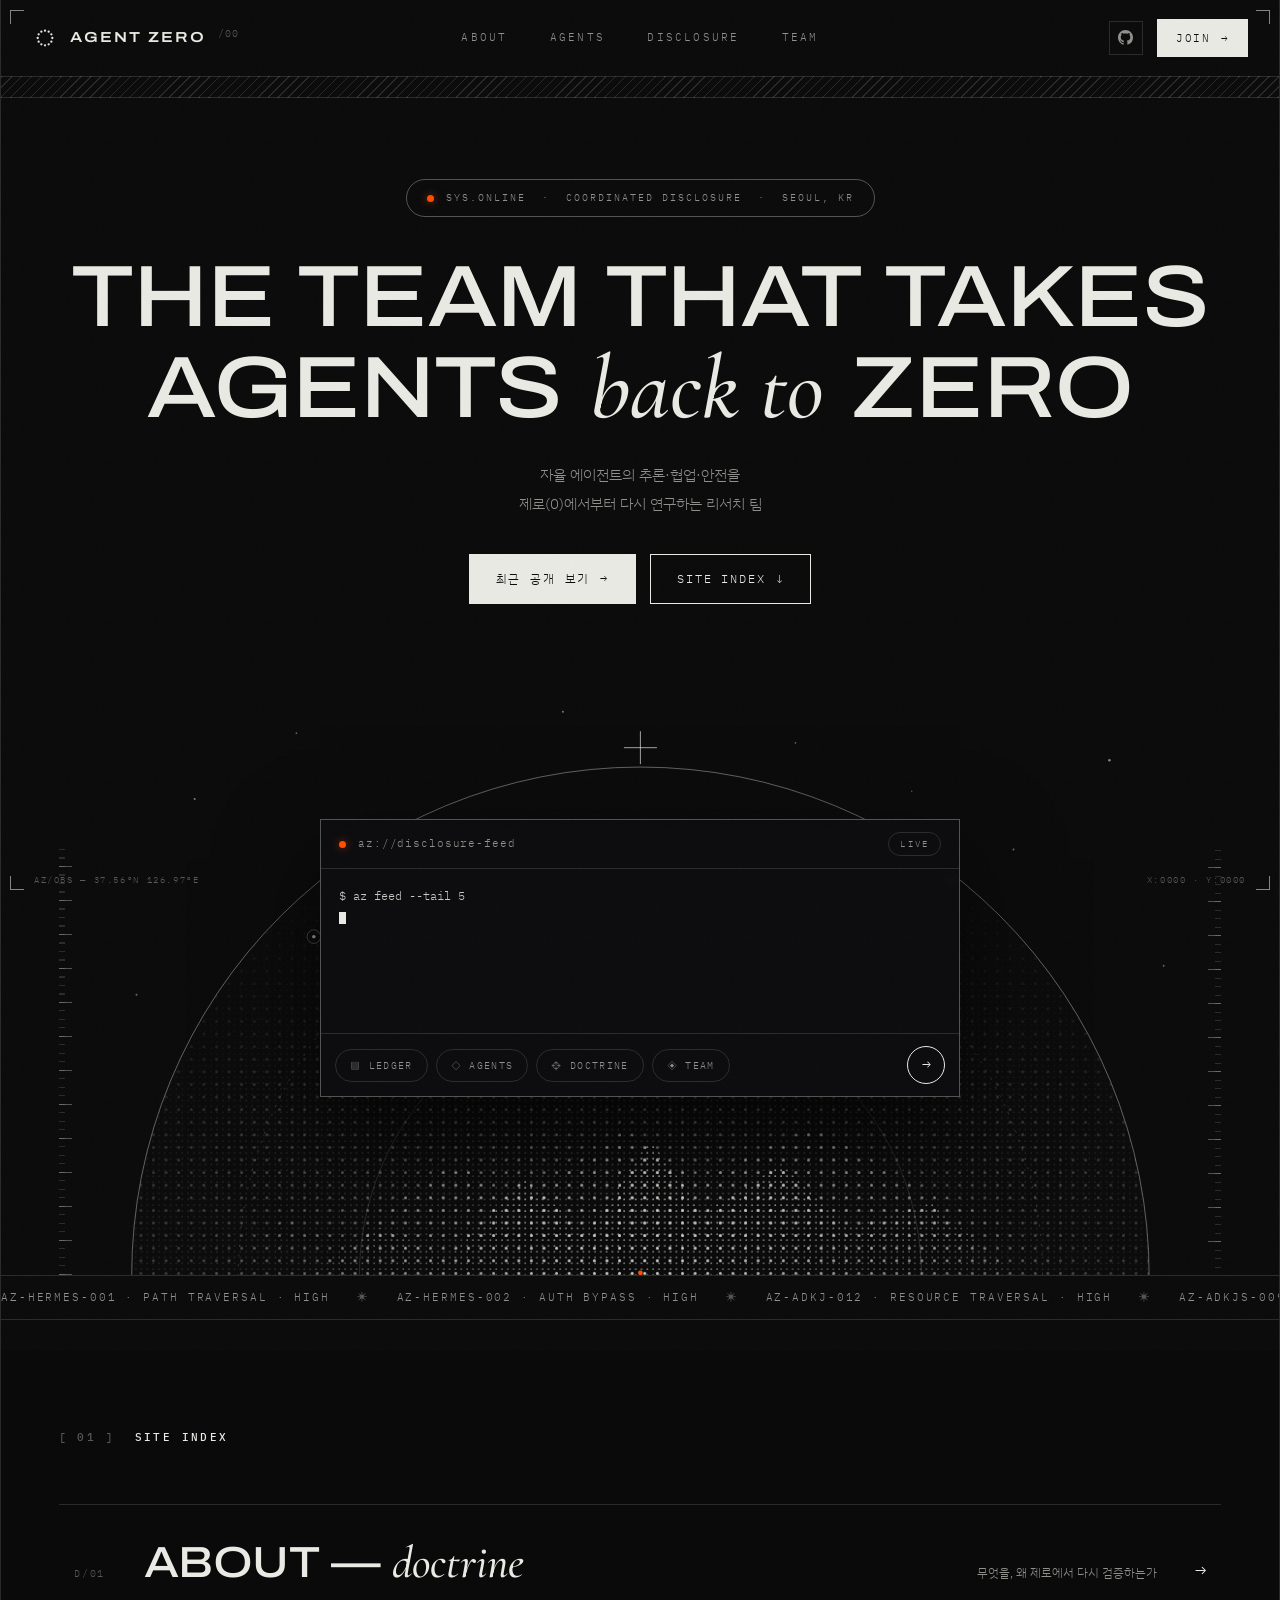
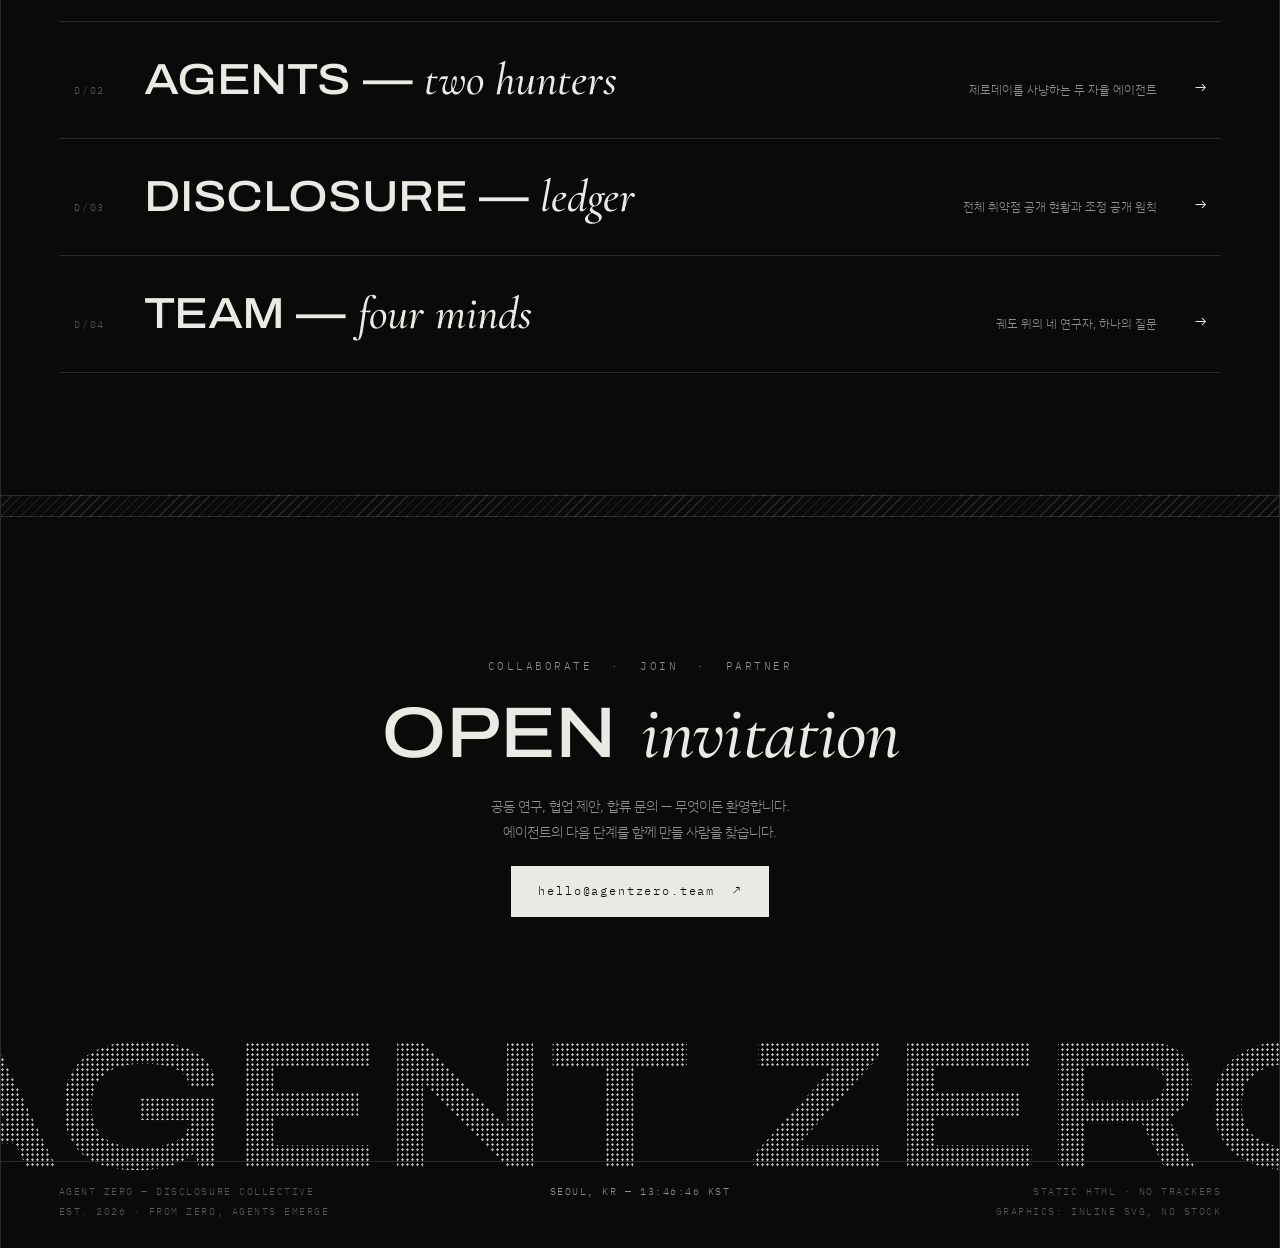
==== index.html @ 64c05136 "Add Agents page introducing CrayFisher and DeepSealer New agents.html presents the two zero-day bug-" ====
<!DOCTYPE html>
<html lang="ko">
<head>
  <meta charset="UTF-8" />
  <meta name="viewport" content="width=device-width, initial-scale=1.0" />
  <title>Agent Zero — The Team That Takes Agents Back to Zero</title>
  <meta name="description" content="Agent Zero는 자율 에이전트의 추론·협업·안전을 제로에서부터 다시 연구하는 리서치 팀입니다." />
  <meta property="og:title" content="Agent Zero — AI Agent Disclosure Team" />
  <meta property="og:description" content="자율 에이전트의 추론·협업·안전을 제로에서부터 다시 연구하는 리서치 팀" />
  <meta property="og:type" content="website" />
  <meta property="og:url" content="https://ag3nt-z3r0.github.io/" />
  <link rel="icon" href="data:image/svg+xml,%3Csvg xmlns='http://www.w3.org/2000/svg' viewBox='0 0 32 32'%3E%3Crect width='32' height='32' fill='%230A0A0B'/%3E%3Cg fill='%23EAEAE4'%3E%3Ccircle cx='25' cy='16' r='1.3'/%3E%3Ccircle cx='23.8' cy='20.5' r='1.3'/%3E%3Ccircle cx='20.5' cy='23.8' r='1.3'/%3E%3Ccircle cx='16' cy='25' r='1.3'/%3E%3Ccircle cx='11.5' cy='23.8' r='1.3'/%3E%3Ccircle cx='8.2' cy='20.5' r='1.3'/%3E%3Ccircle cx='7' cy='16' r='1.3'/%3E%3Ccircle cx='8.2' cy='11.5' r='1.3'/%3E%3Ccircle cx='11.5' cy='8.2' r='1.3'/%3E%3Ccircle cx='16' cy='7' r='1.3'/%3E%3Ccircle cx='20.5' cy='8.2' r='1.3'/%3E%3Ccircle cx='23.8' cy='11.5' r='1.3'/%3E%3C/g%3E%3Ccircle cx='16' cy='16' r='1.6' fill='%23FF4D00'/%3E%3C/svg%3E" />

  <link rel="preconnect" href="https://fonts.googleapis.com" />
  <link rel="preconnect" href="https://fonts.gstatic.com" crossorigin />
  <link href="https://fonts.googleapis.com/css2?family=Archivo:ital,wdth,wght@0,62.5..125,100..900&family=Cormorant+Garamond:ital,wght@1,400;1,500&family=IBM+Plex+Mono:ital,wght@0,400;0,500;0,600;1,400&family=IBM+Plex+Sans+KR:wght@300;400;500&display=swap" rel="stylesheet" />
  <link rel="stylesheet" href="css/style.css" />
</head>
<body>

  <!-- fixed HUD chrome -->
  <div class="hud" aria-hidden="true">
    <span class="hud__corner hud__corner--tl"></span>
    <span class="hud__corner hud__corner--tr"></span>
    <span class="hud__corner hud__corner--bl"></span>
    <span class="hud__corner hud__corner--br"></span>
    <span class="hud__tag hud__tag--bl">AZ/OBS — 37.56°N 126.97°E</span>
    <span class="hud__tag hud__tag--br" id="cursorPos">X:0000 · Y:0000</span>
  </div>
  <div class="grain" aria-hidden="true"></div>

  <div class="shell">

    <!-- ============ NAV ============ -->
    <header class="nav" id="top">
      <a class="nav__brand" href="#top" aria-label="Agent Zero 홈">
        <svg class="nav__glyph" viewBox="0 0 32 32" width="26" height="26" aria-hidden="true">
          <g fill="currentColor">
            <circle cx="25" cy="16" r="1.4"/><circle cx="23.8" cy="20.5" r="1.4"/><circle cx="20.5" cy="23.8" r="1.4"/>
            <circle cx="16" cy="25" r="1.4"/><circle cx="11.5" cy="23.8" r="1.4"/><circle cx="8.2" cy="20.5" r="1.4"/>
            <circle cx="7" cy="16" r="1.4"/><circle cx="8.2" cy="11.5" r="1.4"/><circle cx="11.5" cy="8.2" r="1.4"/>
            <circle cx="16" cy="7" r="1.4"/><circle cx="20.5" cy="8.2" r="1.4"/><circle cx="23.8" cy="11.5" r="1.4"/>
          </g>
        </svg>
        <span class="nav__wordmark">AGENT ZERO</span>
        <span class="nav__ver">/00</span>
      </a>

      <nav class="nav__links" aria-label="주요 메뉴">
        <a class="nav__link" href="about.html">ABOUT</a>
        <a class="nav__link" href="agents.html">AGENTS</a>
        <a class="nav__link" href="disclosure.html">DISCLOSURE</a>
        <a class="nav__link" href="team.html">TEAM</a>
      </nav>

      <div class="nav__actions">
        <a class="nav__icon" href="https://github.com/Ag3nt-Z3r0" target="_blank" rel="noopener noreferrer" aria-label="GitHub">
          <svg viewBox="0 0 16 16" width="15" height="15" fill="currentColor" aria-hidden="true"><path d="M8 0C3.58 0 0 3.58 0 8c0 3.54 2.29 6.53 5.47 7.59.4.07.55-.17.55-.38 0-.19-.01-.82-.01-1.49-2.01.37-2.53-.49-2.69-.94-.09-.23-.48-.94-.82-1.13-.28-.15-.68-.52-.01-.53.63-.01 1.08.58 1.23.82.72 1.21 1.87.87 2.33.66.07-.52.28-.87.51-1.07-1.78-.2-3.64-.89-3.64-3.95 0-.87.31-1.59.82-2.15-.08-.2-.36-1.02.08-2.12 0 0 .67-.21 2.2.82.64-.18 1.32-.27 2-.27s1.36.09 2 .27c1.53-1.04 2.2-.82 2.2-.82.44 1.1.16 1.92.08 2.12.51.56.82 1.27.82 2.15 0 3.07-1.87 3.75-3.65 3.95.29.25.54.73.54 1.48 0 1.07-.01 1.93-.01 2.2 0 .21.15.46.55.38A8.01 8.01 0 0 0 16 8c0-4.42-3.58-8-8-8Z"/></svg>
        </a>
        <a class="btn btn--light btn--nav" href="#join">JOIN <span aria-hidden="true">→</span></a>
        <button class="nav__burger" id="burger" aria-label="메뉴 열기" aria-expanded="false"><span></span><span></span></button>
      </div>
    </header>

    <div class="mobile-menu" id="mobileMenu" aria-hidden="true">
      <a href="about.html"><i>01</i> ABOUT</a>
      <a href="agents.html"><i>02</i> AGENTS</a>
      <a href="disclosure.html"><i>03</i> DISCLOSURE</a>
      <a href="team.html"><i>04</i> TEAM</a>
      <a href="#join"><i>05</i> JOIN →</a>
    </div>

    <div class="band" aria-hidden="true"></div>

    <main>

      <!-- ============ HERO ============ -->
      <section class="hero">
        <p class="hero__status reveal"><span class="dot-live" aria-hidden="true"></span> SYS.ONLINE&nbsp;&nbsp;·&nbsp;&nbsp;COORDINATED DISCLOSURE&nbsp;&nbsp;·&nbsp;&nbsp;SEOUL, KR</p>
        <h1 class="hero__title">
          <span class="reveal d1">THE TEAM THAT TAKES</span>
          <span class="reveal d2">AGENTS <em>back to</em> ZERO</span>
        </h1>
        <p class="hero__sub reveal d3">자율 에이전트의 추론·협업·안전을<br />제로(0)에서부터 다시 연구하는 리서치 팀</p>
        <div class="hero__ctas reveal d4">
          <a class="btn btn--light" href="disclosure.html">최근 공개 보기 <span aria-hidden="true">→</span></a>
          <a class="btn btn--ghost" href="#site-index">SITE INDEX <span aria-hidden="true">↓</span></a>
        </div>

        <div class="hero__stage">
          <span class="hero__ruler hero__ruler--l" aria-hidden="true"></span>
          <span class="hero__ruler hero__ruler--r" aria-hidden="true"></span>

          <svg class="dome" viewBox="0 0 1200 620" preserveAspectRatio="xMidYMax meet" aria-hidden="true" focusable="false">
            <defs>
              <pattern id="dtA" width="6" height="6" patternUnits="userSpaceOnUse"><circle cx="1.2" cy="1.2" r="0.9" fill="#EAEAE4"/></pattern>
              <pattern id="dtB" width="13" height="13" patternUnits="userSpaceOnUse"><circle cx="6.5" cy="6.5" r="1.5" fill="#EAEAE4"/></pattern>
              <radialGradient id="gDome" cx="50%" cy="100%" r="86%">
                <stop offset="0" stop-color="#fff" stop-opacity=".9"/>
                <stop offset=".38" stop-color="#fff" stop-opacity=".34"/>
                <stop offset=".72" stop-color="#fff" stop-opacity=".09"/>
                <stop offset="1" stop-color="#fff" stop-opacity="0"/>
              </radialGradient>
              <linearGradient id="gRidgeB" x1="0" y1="0" x2="0" y2="1">
                <stop offset="0" stop-color="#fff" stop-opacity=".5"/><stop offset="1" stop-color="#fff" stop-opacity=".04"/>
              </linearGradient>
              <linearGradient id="gRidgeF" x1="0" y1="0" x2="0" y2="1">
                <stop offset="0" stop-color="#fff" stop-opacity=".95"/><stop offset="1" stop-color="#fff" stop-opacity=".1"/>
              </linearGradient>
              <mask id="mDome"><path d="M75 620 A525 525 0 0 1 1125 620 Z" fill="url(#gDome)"/></mask>
              <mask id="mRidgeB"><path d="M150 620 L235 560 300 585 405 500 470 545 585 470 660 520 780 465 855 510 960 560 1050 620 Z" fill="url(#gRidgeB)"/></mask>
              <mask id="mRidgeF"><path d="M250 620 L330 570 400 600 480 520 545 575 610 480 665 555 745 505 815 570 900 545 990 620 Z" fill="url(#gRidgeF)"/></mask>
            </defs>
            <g fill="#EAEAE4">
              <circle cx="140" cy="128" r="1.1" opacity=".5"/><circle cx="1084" cy="88" r="1.3" opacity=".55"/>
              <circle cx="245" cy="60" r="0.9" opacity=".4"/><circle cx="985" cy="180" r="1" opacity=".45"/>
              <circle cx="80" cy="330" r="1.1" opacity=".4"/><circle cx="1140" cy="300" r="1" opacity=".4"/>
              <circle cx="520" cy="38" r="1" opacity=".5"/><circle cx="760" cy="70" r="0.9" opacity=".4"/>
              <circle cx="330" cy="170" r="0.8" opacity=".35"/><circle cx="880" cy="120" r="0.8" opacity=".35"/>
            </g>
            <g mask="url(#mDome)">
              <rect width="1200" height="620" fill="url(#dtB)"/>
              <rect width="1200" height="620" fill="url(#dtA)" opacity=".5"/>
            </g>
            <g fill="none" stroke="#EAEAE4">
              <path d="M75 620 A525 525 0 0 1 1125 620" stroke-opacity=".4"/>
              <path d="M185 620 A415 415 0 0 1 1015 620" stroke-opacity=".2" stroke-dasharray="2 8"/>
              <path d="M310 620 A290 290 0 0 1 890 620" stroke-opacity=".14"/>
            </g>
            <g mask="url(#mRidgeB)"><rect width="1200" height="620" fill="url(#dtB)"/></g>
            <g mask="url(#mRidgeF)">
              <rect width="1200" height="620" fill="url(#dtB)"/>
              <rect width="1200" height="620" fill="url(#dtA)" opacity=".85"/>
            </g>
            <g stroke="#EAEAE4" stroke-opacity=".7" fill="none"><path d="M600 58v34M583 75h34"/></g>
            <circle cx="920" cy="212" r="2" fill="#EAEAE4" opacity=".8"/>
            <circle cx="920" cy="212" r="8" fill="none" stroke="#EAEAE4" stroke-opacity=".3"/>
            <circle cx="263" cy="270" r="1.8" fill="#EAEAE4" opacity=".7"/>
            <circle cx="263" cy="270" r="7" fill="none" stroke="#EAEAE4" stroke-opacity=".28"/>
            <circle cx="600" cy="617" r="2.4" fill="#FF4D00"/>
          </svg>

          <!-- floating console -->
          <div class="console reveal d5" aria-label="Agent Zero 공개 피드">
            <div class="console__bar">
              <span class="dot-live" aria-hidden="true"></span>
              <span class="console__addr">az://disclosure-feed</span>
              <span class="console__live">LIVE</span>
            </div>
            <pre class="console__body" id="feedBody" aria-hidden="true"></pre>
            <div class="console__foot">
              <div class="console__chips">
                <a class="chip" href="disclosure.html">▤ LEDGER</a>
                <a class="chip" href="agents.html">◇ AGENTS</a>
                <a class="chip" href="about.html">⌖ DOCTRINE</a>
                <a class="chip" href="team.html">◈ TEAM</a>
              </div>
              <a class="console__go" href="disclosure.html" aria-label="Disclosure ledger로 이동">→</a>
            </div>
          </div>
        </div>
      </section>

      <!-- ============ TICKER ============ -->
      <div class="ticker" aria-hidden="true">
        <div class="ticker__track">
          <span class="ticker__seq">
            AZ-HERMES-001 · PATH TRAVERSAL · HIGH <i>✳</i> AZ-HERMES-002 · AUTH BYPASS · HIGH <i>✳</i>
            AZ-ADKJ-012 · RESOURCE TRAVERSAL · HIGH <i>✳</i> AZ-ADKJS-009 · PATH TRAVERSAL · HIGH <i>✳</i>
            AZ-ADKJS-015 · CODE INJECTION · HIGH <i>✳</i> AZ-ADKGO-011 · LOCAL EXPOSURE · HIGH <i>✳</i>
            AZ-ADKPY-017 · ISOLATION BYPASS · MED <i>✳</i> AZ-OPENCLAW-001 · ENV HARDENING · NOTE <i>✳</i>
          </span>
          <span class="ticker__seq">
            AZ-HERMES-001 · PATH TRAVERSAL · HIGH <i>✳</i> AZ-HERMES-002 · AUTH BYPASS · HIGH <i>✳</i>
            AZ-ADKJ-012 · RESOURCE TRAVERSAL · HIGH <i>✳</i> AZ-ADKJS-009 · PATH TRAVERSAL · HIGH <i>✳</i>
            AZ-ADKJS-015 · CODE INJECTION · HIGH <i>✳</i> AZ-ADKGO-011 · LOCAL EXPOSURE · HIGH <i>✳</i>
            AZ-ADKPY-017 · ISOLATION BYPASS · MED <i>✳</i> AZ-OPENCLAW-001 · ENV HARDENING · NOTE <i>✳</i>
          </span>
        </div>
      </div>

      <!-- ============ 01 · SITE INDEX ============ -->
      <section class="sect" id="site-index">
        <div class="sect__head reveal">
          <h2 class="sect__kicker"><span class="sect__index">[ 01 ]</span> SITE INDEX</h2>
        </div>

        <nav class="dirlist" aria-label="사이트 인덱스">
          <a class="dirlist__row reveal" href="about.html">
            <span class="dirlist__idx">D/01</span>
            <strong class="dirlist__title">ABOUT — <em>doctrine</em></strong>
            <span class="dirlist__desc">무엇을, 왜 제로에서 다시 검증하는가</span>
            <span class="dirlist__arrow" aria-hidden="true">→</span>
          </a>
          <a class="dirlist__row reveal" href="agents.html">
            <span class="dirlist__idx">D/02</span>
            <strong class="dirlist__title">AGENTS — <em>two hunters</em></strong>
            <span class="dirlist__desc">제로데이를 사냥하는 두 자율 에이전트</span>
            <span class="dirlist__arrow" aria-hidden="true">→</span>
          </a>
          <a class="dirlist__row reveal" href="disclosure.html">
            <span class="dirlist__idx">D/03</span>
            <strong class="dirlist__title">DISCLOSURE — <em>ledger</em></strong>
            <span class="dirlist__desc">전체 취약점 공개 현황과 조정 공개 원칙</span>
            <span class="dirlist__arrow" aria-hidden="true">→</span>
          </a>
          <a class="dirlist__row reveal" href="team.html">
            <span class="dirlist__idx">D/04</span>
            <strong class="dirlist__title">TEAM — <em>four minds</em></strong>
            <span class="dirlist__desc">궤도 위의 네 연구자, 하나의 질문</span>
            <span class="dirlist__arrow" aria-hidden="true">→</span>
          </a>
        </nav>
      </section>

      <div class="band" aria-hidden="true"></div>

      <!-- ============ FOOTER ============ -->
      <footer class="footer" id="join">
        <div class="footer__cta">
          <p class="footer__kicker reveal">COLLABORATE&nbsp;&nbsp;·&nbsp;&nbsp;JOIN&nbsp;&nbsp;·&nbsp;&nbsp;PARTNER</p>
          <h2 class="footer__title reveal d1">OPEN <em>invitation</em></h2>
          <p class="footer__text reveal d2">공동 연구, 협업 제안, 합류 문의 — 무엇이든 환영합니다.<br />에이전트의 다음 단계를 함께 만들 사람을 찾습니다.</p>
          <a class="btn btn--light reveal d3" href="mailto:hello@agentzero.team">hello@agentzero.team&nbsp;&nbsp;↗</a>
        </div>

        <div class="footer__ghost" aria-hidden="true"><span>AGENT&nbsp;ZERO</span></div>

        <div class="footer__meta">
          <div class="footer__meta-col">
            <p>AGENT ZERO — DISCLOSURE COLLECTIVE</p>
            <p>EST. 2026 · FROM ZERO, AGENTS EMERGE</p>
          </div>
          <div class="footer__meta-col footer__meta-col--center">
            <p>SEOUL, KR — <span id="footClock">--:--:--</span> KST</p>
          </div>
          <div class="footer__meta-col footer__meta-col--right">
            <p>STATIC HTML · NO TRACKERS</p>
            <p>GRAPHICS: INLINE SVG, NO STOCK</p>
          </div>
        </div>
      </footer>

    </main>
  </div>

  <script src="js/main.js"></script>
</body>
</html>
---- css/style.css ----
/* ============================================================
   AGENT ZERO — observatory edition
   monochrome instrument panel · dithered dot-matrix graphics
   Archivo (wdth) + IBM Plex Mono + IBM Plex Sans KR
   single signal accent: #FF4D00 (live markers only)
   ============================================================ */

:root {
  --bg: #0a0a0b;
  --bg-raise: #0d0d0f;
  --fg: #eaeae4;
  --fg-dim: rgba(234, 234, 228, 0.6);
  --fg-faint: rgba(234, 234, 228, 0.35);
  --line: rgba(234, 234, 228, 0.14);
  --line-strong: rgba(234, 234, 228, 0.32);
  --signal: #ff4d00;

  --sans: "Archivo", "IBM Plex Sans KR", sans-serif;
  --body: "IBM Plex Sans KR", "Archivo", sans-serif;
  --mono: "IBM Plex Mono", "IBM Plex Sans KR", monospace;
  --serif: "Cormorant Garamond", Georgia, serif;

  --gutter: clamp(18px, 4.5vw, 64px);
  --ease: cubic-bezier(0.22, 1, 0.36, 1);
}

* { margin: 0; padding: 0; box-sizing: border-box; }

html { scroll-behavior: smooth; }

body {
  background: var(--bg);
  color: var(--fg);
  font-family: var(--body);
  font-weight: 300;
  line-height: 1.6;
  word-break: keep-all;
  overflow-x: hidden;
  -webkit-font-smoothing: antialiased;
}

::selection { background: var(--fg); color: var(--bg); }

img { display: block; }
i { font-style: normal; }

/* ============ fixed HUD chrome ============ */
.hud { position: fixed; inset: 0; z-index: 1300; pointer-events: none; }
.hud__corner {
  position: absolute; width: 14px; height: 14px;
  border: 0 solid rgba(234, 234, 228, 0.55);
}
.hud__corner--tl { top: 10px; left: 10px; border-top-width: 1px; border-left-width: 1px; }
.hud__corner--tr { top: 10px; right: 10px; border-top-width: 1px; border-right-width: 1px; }
.hud__corner--bl { bottom: 10px; left: 10px; border-bottom-width: 1px; border-left-width: 1px; }
.hud__corner--br { bottom: 10px; right: 10px; border-bottom-width: 1px; border-right-width: 1px; }
.hud__tag {
  position: absolute; bottom: 13px;
  font-family: var(--mono);
  font-size: 9px; letter-spacing: 0.18em;
  color: var(--fg-faint);
}
.hud__tag--bl { left: 34px; }
.hud__tag--br { right: 34px; }

.grain {
  position: fixed; inset: -50%; z-index: 1200;
  pointer-events: none; opacity: 0.5;
  background-image: url("data:image/svg+xml,%3Csvg xmlns='http://www.w3.org/2000/svg' width='160' height='160'%3E%3Cfilter id='n'%3E%3CfeTurbulence type='fractalNoise' baseFrequency='0.9' numOctaves='2'/%3E%3CfeColorMatrix type='saturate' values='0'/%3E%3C/filter%3E%3Crect width='100%25' height='100%25' filter='url(%23n)' opacity='0.06'/%3E%3C/svg%3E");
}

/* ============ shell ============ */
.shell {
  max-width: 1520px;
  margin: 0 auto;
  border-inline: 1px solid var(--line);
  min-height: 100svh;
}

/* hatched caution band */
.band {
  height: 22px;
  border-block: 1px solid var(--line);
  background: repeating-linear-gradient(
    -45deg,
    rgba(234, 234, 228, 0.13) 0 1px,
    transparent 1px 7px
  );
}

/* ============ live dot ============ */
.dot-live {
  display: inline-block;
  flex: 0 0 auto;
  width: 7px; height: 7px; border-radius: 50%;
  background: var(--signal);
  box-shadow: 0 0 9px rgba(255, 77, 0, 0.55);
  animation: livepulse 2.2s ease-in-out infinite;
  vertical-align: baseline;
}
.dot-live--sm { width: 5px; height: 5px; }
@keyframes livepulse { 50% { opacity: 0.35; } }

/* ============ nav ============ */
.nav {
  position: relative;
  display: flex; align-items: center; justify-content: space-between;
  gap: 20px;
  padding: 0 clamp(16px, 2.4vw, 34px);
  height: clamp(62px, 6vw, 76px);
}
.nav__brand {
  display: inline-flex; align-items: center; gap: 12px;
  color: var(--fg); text-decoration: none;
}
.nav__glyph { flex: 0 0 auto; }
.nav__wordmark {
  font-family: var(--sans);
  font-weight: 600; font-stretch: 118%;
  font-size: 14.5px; letter-spacing: 0.14em;
}
.nav__ver {
  font-family: var(--mono);
  font-size: 9.5px; letter-spacing: 0.12em;
  color: var(--fg-faint);
  transform: translateY(-4px);
}
.nav__links {
  position: absolute; left: 50%; transform: translateX(-50%);
  display: flex; gap: clamp(22px, 3vw, 44px);
}
.nav__link {
  font-family: var(--mono);
  font-size: 11px; letter-spacing: 0.2em;
  color: var(--fg-dim); text-decoration: none;
  padding: 8px 2px;
  position: relative;
  transition: color 0.3s;
}
.nav__link::after {
  content: ""; position: absolute; left: 0; bottom: 2px;
  width: 100%; height: 1px; background: var(--fg);
  transform: scaleX(0); transform-origin: right;
  transition: transform 0.35s var(--ease);
}
.nav__link:hover, .nav__link[aria-current="page"] { color: var(--fg); }
.nav__link:hover::after, .nav__link[aria-current="page"]::after { transform: scaleX(1); transform-origin: left; }

.nav__actions { display: flex; align-items: center; gap: 14px; }
.nav__icon {
  display: grid; place-items: center;
  width: 34px; height: 34px;
  border: 1px solid var(--line);
  color: var(--fg-dim);
  transition: color 0.3s, border-color 0.3s;
}
.nav__icon:hover { color: var(--fg); border-color: var(--line-strong); }

.nav__burger {
  display: none;
  background: none; border: 0; cursor: pointer;
  width: 32px; height: 26px;
  flex-direction: column; justify-content: center; gap: 7px;
}
.nav__burger span { display: block; height: 1.5px; width: 100%; background: var(--fg); transition: transform 0.35s var(--ease); }
.nav__burger[aria-expanded="true"] span:first-child { transform: translateY(4.2px) rotate(45deg); }
.nav__burger[aria-expanded="true"] span:last-child { transform: translateY(-4.2px) rotate(-45deg); }

.mobile-menu {
  position: fixed; inset: 0; z-index: 950;
  background: var(--bg);
  display: flex; flex-direction: column; justify-content: center; gap: 0;
  padding: 0 var(--gutter);
  opacity: 0; visibility: hidden; pointer-events: none;
  transition: opacity 0.35s, visibility 0.35s;
}
.mobile-menu.open { opacity: 1; visibility: visible; pointer-events: auto; }
.mobile-menu a {
  font-family: var(--sans);
  font-weight: 500; font-stretch: 115%;
  font-size: clamp(30px, 9vw, 46px);
  letter-spacing: 0.02em;
  color: var(--fg); text-decoration: none;
  border-bottom: 1px solid var(--line);
  padding: 20px 0;
  display: flex; align-items: baseline; gap: 18px;
}
.mobile-menu a i {
  font-family: var(--mono);
  font-size: 11px; letter-spacing: 0.16em;
  color: var(--fg-faint);
}

/* ============ buttons ============ */
.btn {
  font-family: var(--mono);
  font-size: 11.5px; letter-spacing: 0.16em;
  text-decoration: none;
  display: inline-flex; align-items: center; gap: 10px;
  padding: 15px 26px;
  border: 1px solid var(--fg);
  transition: background 0.3s, color 0.3s, transform 0.3s var(--ease);
}
.btn--light { background: var(--fg); color: var(--bg); }
.btn--light:hover { background: transparent; color: var(--fg); }
.btn--ghost { background: transparent; color: var(--fg); }
.btn--ghost:hover { background: var(--fg); color: var(--bg); }
.btn--nav { padding: 10px 18px; font-size: 10.5px; }

/* ============ reveal ============ */
.reveal { opacity: 0; transform: translateY(24px); transition: opacity 0.9s var(--ease), transform 0.9s var(--ease); }
.reveal.in { opacity: 1; transform: none; }
.d1 { transition-delay: 0.08s; }
.d2 { transition-delay: 0.18s; }
.d3 { transition-delay: 0.28s; }
.d4 { transition-delay: 0.4s; }
.d5 { transition-delay: 0.55s; }

/* ============ hero ============ */
.hero {
  position: relative;
  text-align: center;
  padding: clamp(64px, 9vh, 120px) var(--gutter) 0;
  overflow: hidden;
}
.hero__status {
  display: inline-flex; align-items: center; gap: 12px;
  font-family: var(--mono);
  font-size: 10px; letter-spacing: 0.2em;
  color: var(--fg-dim);
  border: 1px solid var(--line-strong);
  border-radius: 999px;
  padding: 10px 20px;
  margin-bottom: clamp(28px, 4vh, 48px);
}
.hero__title {
  font-family: var(--sans);
  font-weight: 500; font-stretch: 115%;
  font-size: clamp(42px, 6.8vw, 100px);
  line-height: 1.02;
  letter-spacing: -0.015em;
}
.hero__title span { display: block; }
.hero__title em {
  font-family: var(--serif);
  font-style: italic; font-weight: 500;
  font-size: 1.04em;
  letter-spacing: 0;
  margin: 0 0.06em;
}
.hero__sub {
  margin-top: clamp(20px, 3vh, 34px);
  font-size: clamp(13px, 1.2vw, 15.5px);
  line-height: 1.85;
  color: var(--fg-dim);
}
.hero__ctas {
  margin-top: clamp(26px, 4vh, 44px);
  display: flex; justify-content: center; gap: 14px; flex-wrap: wrap;
}

/* hero stage: dithered dome + floating console */
.hero__stage {
  position: relative;
  margin: clamp(36px, 5.5vw, 72px) auto 0;
  max-width: 1240px;
}
.dome {
  display: block;
  width: 100%; height: auto;
  aspect-ratio: 1200 / 620;
}
.hero__ruler {
  position: absolute; bottom: 0; width: 13px; height: 72%;
  background:
    repeating-linear-gradient(0deg, var(--line-strong) 0 1px, transparent 1px 34px),
    repeating-linear-gradient(0deg, var(--line) 0 1px, transparent 1px 8.5px);
  background-size: 100% 100%, 46% 100%;
  background-repeat: no-repeat;
}
.hero__ruler--l { left: 0; }
.hero__ruler--r { right: 0; transform: scaleX(-1); }

.console {
  position: absolute;
  left: 50%; top: 24%;
  transform: translateX(-50%);
  width: min(640px, 88%);
  z-index: 2;
  background: rgba(12, 12, 14, 0.9);
  backdrop-filter: blur(5px);
  -webkit-backdrop-filter: blur(5px);
  border: 1px solid var(--line-strong);
  box-shadow: 0 40px 90px rgba(0, 0, 0, 0.7);
  text-align: left;
}
.console.reveal { transform: translateX(-50%) translateY(24px); }
.console.reveal.in { transform: translateX(-50%); }
.console__bar {
  display: flex; align-items: center; gap: 12px;
  padding: 12px 18px;
  border-bottom: 1px solid var(--line);
}
.console__addr {
  font-family: var(--mono);
  font-size: 11px; letter-spacing: 0.08em;
  color: var(--fg-dim);
}
.console__live {
  margin-left: auto;
  font-family: var(--mono);
  font-size: 9px; letter-spacing: 0.24em;
  color: var(--fg-dim);
  border: 1px solid var(--line);
  border-radius: 999px;
  padding: 4px 11px;
}
.console__body {
  font-family: var(--mono);
  font-size: clamp(10.5px, 1vw, 12px);
  line-height: 1.8;
  padding: 16px 18px;
  min-height: 164px;
  white-space: pre-wrap;
  color: rgba(234, 234, 228, 0.85);
}
.console__body .caret {
  display: inline-block; width: 0.6em; height: 1em;
  background: var(--fg); vertical-align: -0.15em;
  animation: caret 1s steps(2) infinite;
}
@keyframes caret { 50% { opacity: 0; } }
.console__foot {
  display: flex; align-items: center; justify-content: space-between; gap: 12px;
  padding: 12px 14px;
  border-top: 1px solid var(--line);
}
.console__chips { display: flex; gap: 8px; flex-wrap: wrap; }
.chip {
  font-family: var(--mono);
  font-size: 9.5px; letter-spacing: 0.14em;
  color: var(--fg-dim); text-decoration: none;
  border: 1px solid var(--line);
  border-radius: 999px;
  padding: 8px 14px;
  transition: color 0.3s, border-color 0.3s;
}
.chip:hover { color: var(--fg); border-color: var(--fg); }
.console__go {
  flex: 0 0 auto;
  display: grid; place-items: center;
  width: 38px; height: 38px;
  border: 1px solid var(--fg);
  border-radius: 50%;
  color: var(--fg); text-decoration: none;
  font-family: var(--mono); font-size: 15px;
  transition: background 0.3s, color 0.3s;
}
.console__go:hover { background: var(--fg); color: var(--bg); }

/* ============ ticker ============ */
.ticker {
  border-top: 1px solid var(--line);
  padding: 13px 0;
  overflow: hidden;
}
.ticker__track {
  display: flex;
  width: max-content;
  animation: tickerscroll 46s linear infinite;
}
.ticker:hover .ticker__track { animation-play-state: paused; }
.ticker__seq {
  font-family: var(--mono);
  font-size: 10.5px; letter-spacing: 0.18em;
  color: var(--fg-dim);
  white-space: nowrap;
  padding-right: 18px;
}
.ticker__seq i { color: var(--fg-faint); padding: 0 18px; }
@keyframes tickerscroll { to { transform: translateX(-50%); } }

/* ============ sections ============ */
.sect {
  border-top: 1px solid var(--line);
  padding: clamp(60px, 8.5vw, 120px) var(--gutter) clamp(70px, 9.5vw, 140px);
  position: relative;
}
.sect__head {
  display: flex; align-items: flex-end; justify-content: space-between;
  gap: 24px;
  margin-bottom: clamp(34px, 4.5vw, 64px);
}
.sect__kicker {
  font-family: var(--mono);
  font-weight: 500;
  font-size: 11px; letter-spacing: 0.22em;
  color: var(--fg);
}
.sect__index { color: var(--fg-faint); margin-right: 10px; }
.sect__stamp {
  font-family: var(--mono);
  font-size: 10px; letter-spacing: 0.14em;
  color: var(--fg-faint);
}
.sect__title {
  font-family: var(--sans);
  font-weight: 500; font-stretch: 114%;
  font-size: clamp(34px, 4.8vw, 66px);
  line-height: 1.04;
  letter-spacing: -0.012em;
  margin-top: clamp(20px, 3vw, 34px);
}
.sect__title em {
  font-family: var(--serif);
  font-style: italic; font-weight: 500;
  font-size: 1.05em;
  letter-spacing: 0;
  margin: 0 0.05em;
}
.sect__sub {
  margin-top: clamp(16px, 2vw, 24px);
  font-size: clamp(12.5px, 1.1vw, 14.5px);
  line-height: 1.9;
  color: var(--fg-dim);
}
.inline-link {
  color: var(--fg); text-decoration: none;
  border-bottom: 1px solid var(--line-strong);
  transition: border-color 0.3s;
}
.inline-link:hover { border-color: var(--fg); }

/* ============ compare (doctrine) ============ */
.compare {
  display: grid;
  grid-template-columns: 1fr 56px 1fr;
  align-items: stretch;
  max-width: 1240px;
  margin: 0 auto;
}
.compare__card {
  border: 1px solid var(--line);
  background: var(--bg-raise);
  text-align: left;
}
.compare__cap {
  display: flex; align-items: center; justify-content: space-between; gap: 12px;
  padding: 14px 18px;
  border-bottom: 1px solid var(--line);
  font-family: var(--mono);
  font-size: 10.5px; letter-spacing: 0.16em;
  color: var(--fg);
}
.tag {
  font-size: 9px; letter-spacing: 0.18em;
  border: 1px solid var(--line-strong);
  border-radius: 999px;
  padding: 4px 11px;
  color: var(--fg-dim);
}
.tag--solid { background: var(--fg); color: var(--bg); border-color: var(--fg); }
.wave {
  display: block;
  width: calc(100% - 36px);
  height: clamp(118px, 14vw, 168px);
  margin: 24px 18px;
  background:
    linear-gradient(var(--line) 0 0) center / 100% 1px no-repeat,
    radial-gradient(rgba(234, 234, 228, 0.09) 0.7px, transparent 0.9px) 0 0 / 14px 14px;
}
.wave path {
  fill: none;
  stroke: #eaeae4;
  vector-effect: non-scaling-stroke;
}
.wave .wave__main { stroke-width: 1.6; filter: drop-shadow(0 0 5px rgba(234, 234, 228, 0.45)); }
.wave .wave__echo { stroke-width: 1; opacity: 0.35; transform: translateY(5px); }
.wave .wave__echo2 { stroke-width: 1; opacity: 0.16; transform: translateY(-7px); }
.wave--noisy .wave__echo { transform: translateY(9px); }
.wave--noisy .wave__echo2 { transform: translateY(-11px); }
.compare__reads {
  display: grid; grid-template-columns: repeat(3, 1fr);
  border-top: 1px solid var(--line);
}
.compare__reads span {
  font-family: var(--mono);
  font-size: 9.5px; letter-spacing: 0.1em;
  color: var(--fg-dim);
  padding: 12px 18px;
}
.compare__reads span + span { border-left: 1px solid var(--line); }

.compare__node {
  align-self: center; justify-self: center;
  position: relative;
  width: 44px; height: 44px;
  display: grid; place-items: center;
  border: 1px solid var(--line-strong);
  border-radius: 50%;
  background: var(--bg);
  font-family: var(--mono); font-size: 15px;
  z-index: 1;
}
.compare__node::before {
  content: ""; position: absolute; inset: -9px;
  border: 1px dashed var(--line);
  border-radius: 50%;
  animation: spin 22s linear infinite;
}
@keyframes spin { to { transform: rotate(360deg); } }

.compare__notes {
  display: grid; grid-template-columns: repeat(2, 1fr);
  gap: clamp(24px, 4.5vw, 72px);
  max-width: 980px;
  margin: clamp(44px, 6vw, 80px) auto 0;
  text-align: left;
}
.compare__notes h3 {
  font-family: var(--sans);
  font-weight: 500; font-stretch: 110%;
  font-size: 15.5px;
  margin-bottom: 12px;
}
.compare__notes p {
  font-size: 13px; line-height: 1.9;
  color: var(--fg-dim);
}

/* ============ audience cells ============ */
.cells {
  display: grid; grid-template-columns: repeat(3, 1fr);
  border: 1px solid var(--line);
}
.cell {
  position: relative;
  padding: clamp(28px, 3.4vw, 48px);
  border-right: 1px solid var(--line);
  transition: background 0.4s;
}
.cell:last-child { border-right: 0; }
.cell:hover { background: rgba(234, 234, 228, 0.025); }
.cell::before, .cell::after {
  content: ""; position: absolute; width: 9px; height: 9px;
  border: 0 solid var(--fg);
  opacity: 0; transition: opacity 0.35s;
}
.cell::before { top: 8px; left: 8px; border-top-width: 1px; border-left-width: 1px; }
.cell::after { bottom: 8px; right: 8px; border-bottom-width: 1px; border-right-width: 1px; }
.cell:hover::before, .cell:hover::after { opacity: 0.8; }
.cell__index {
  font-family: var(--mono);
  font-size: 10px; letter-spacing: 0.18em;
  color: var(--fg-faint);
  margin-bottom: clamp(30px, 4vw, 56px);
}
.cell__icon { width: 28px; height: 28px; color: var(--fg); margin-bottom: 18px; }
.cell__title {
  font-family: var(--sans);
  font-weight: 500; font-stretch: 112%;
  font-size: clamp(24px, 2.3vw, 33px);
  line-height: 1;
  margin-bottom: 14px;
}
.cell__text {
  font-size: 13px; line-height: 1.85;
  color: var(--fg-dim);
  margin-bottom: 28px;
}
.cell__link {
  font-family: var(--mono);
  font-size: 11px; letter-spacing: 0.16em;
  color: var(--fg); text-decoration: none;
  border-bottom: 1px solid transparent;
  padding-bottom: 4px;
  transition: border-color 0.3s;
}
.cell__link:hover { border-color: var(--fg); }

/* ============ ledger ============ */
.ledger__intro { max-width: 860px; margin-bottom: clamp(36px, 5vw, 64px); }
.ledger__intro .sect__title { margin-top: 0; }

.stats {
  display: grid; grid-template-columns: repeat(4, 1fr);
  border: 1px solid var(--line);
  margin-bottom: clamp(36px, 4.5vw, 60px);
}
.stat {
  padding: clamp(18px, 2.2vw, 28px) clamp(18px, 2.2vw, 28px) 16px;
  border-right: 1px solid var(--line);
  display: flex; flex-direction: column; gap: 16px;
}
.stat:last-child { border-right: 0; }
.stat__label {
  font-family: var(--mono);
  font-size: 9.5px; letter-spacing: 0.16em;
  color: var(--fg-dim);
  display: inline-flex; align-items: center; gap: 8px;
}
.stat__value {
  font-family: var(--mono);
  font-weight: 500;
  font-size: clamp(38px, 4.2vw, 60px);
  line-height: 0.95;
}
.stat__value i {
  font-size: 0.55em;
  color: var(--fg-faint);
  vertical-align: 0.28em;
  padding: 0 0.12em;
}
.stat__ruler {
  height: 11px;
  background:
    repeating-linear-gradient(90deg, var(--line-strong) 0 1px, transparent 1px 40px),
    repeating-linear-gradient(90deg, var(--line) 0 1px, transparent 1px 8px);
  background-size: 100% 100%, 100% 55%;
  background-repeat: no-repeat;
  background-position: bottom left, bottom left;
}

.ledger__wrap {
  border-top: 1px solid var(--line-strong);
  border-bottom: 1px solid var(--line-strong);
  overflow-x: auto;
}
.ledger {
  width: 100%;
  border-collapse: collapse;
  min-width: 1020px;
}
.ledger caption {
  position: absolute; width: 1px; height: 1px;
  overflow: hidden; clip: rect(0 0 0 0);
}
.ledger th, .ledger td {
  text-align: left; vertical-align: top;
  border-bottom: 1px solid var(--line);
  padding: 17px 16px;
}
.ledger th {
  font-family: var(--mono);
  font-weight: 500;
  font-size: 9.5px; letter-spacing: 0.2em;
  text-transform: uppercase;
  color: var(--fg-faint);
}
.ledger td {
  font-family: var(--mono);
  font-size: 11.5px; line-height: 1.6;
  color: var(--fg);
}
.ledger td:last-child {
  font-family: var(--body);
  font-size: 12.5px; line-height: 1.7;
  color: var(--fg-dim);
  min-width: 260px;
}
.ledger tbody tr { transition: background 0.25s; }
.ledger tbody tr:hover { background: rgba(234, 234, 228, 0.03); }
.ledger tbody td:first-child::before { content: "· "; color: var(--fg-faint); }
.ledger tbody tr:hover td:first-child::before { content: "› "; color: var(--fg); }
.ledger tbody tr:last-child td { border-bottom: 0; }
.ledger th:first-child, .ledger td:first-child { padding-left: 4px; }
.ledger th:last-child, .ledger td:last-child { padding-right: 4px; }
.ledger tr.is-hidden { display: none; }

.cellline { display: inline-flex; align-items: baseline; gap: 8px; }

/* severity chips */
.sev {
  display: inline-flex; align-items: center; gap: 7px;
  font-family: var(--mono);
  font-size: 9.5px; letter-spacing: 0.16em;
  white-space: nowrap;
}
.sev::before {
  content: ""; display: inline-block;
  width: 8px; height: 8px;
  border: 1px solid currentColor;
}
.sev--high::before { background: currentColor; }
.sev--med::before { background: linear-gradient(90deg, currentColor 0 50%, transparent 50%); }
.sev--med { color: var(--fg-dim); }
.sev--floor { color: var(--fg-faint); }

/* ============ team orbit ============ */
.orbit {
  position: relative;
  width: min(740px, 100%);
  aspect-ratio: 1;
  margin: clamp(10px, 2vw, 30px) auto clamp(40px, 6vw, 80px);
}
.orbit__field { position: absolute; inset: 0; width: 100%; height: 100%; }
.orbit__spin {
  transform-box: fill-box;
  transform-origin: center;
  animation: spin 90s linear infinite;
}
.orbit__pulse {
  transform-box: fill-box;
  transform-origin: center;
  animation: orbitpulse 3.2s ease-out infinite;
}
@keyframes orbitpulse {
  0% { transform: scale(0.5); opacity: 0.7; }
  100% { transform: scale(2.4); opacity: 0; }
}
.orbit__chip {
  position: absolute;
  left: var(--x); top: var(--y);
  transform: translate(-50%, -50%);
  display: grid; gap: 3px;
  background: var(--bg);
  border: 1px solid var(--line-strong);
  border-radius: 14px;
  padding: 11px 18px 12px;
  box-shadow: 0 0 0 7px var(--bg), 0 18px 40px rgba(0, 0, 0, 0.55);
  text-align: left;
  white-space: nowrap;
}
.orbit__chip b {
  font-family: var(--mono);
  font-weight: 400;
  font-size: 8.5px; letter-spacing: 0.18em;
  color: var(--fg-faint);
}
.orbit__chip {
  font-family: var(--body);
  font-weight: 400;
  font-size: 14px;
  color: var(--fg);
}
.orbit__chip i {
  font-family: var(--mono);
  font-size: 9px; letter-spacing: 0.06em;
  color: var(--fg-dim);
  margin-left: 7px;
}
.orbit__corelabel {
  position: absolute;
  left: 50%; top: 50%;
  transform: translate(-50%, 44px);
  font-family: var(--mono);
  font-size: 9.5px; letter-spacing: 0.14em;
  color: var(--fg-dim);
  background: var(--bg);
  padding: 3px 8px;
  white-space: nowrap;
}

/* roster */
.roster {
  max-width: 1080px;
  margin: 0 auto;
  border-top: 1px solid var(--line);
  text-align: left;
}
.roster__row {
  display: grid;
  grid-template-columns: 64px 118px 1.1fr 1.9fr 128px;
  gap: clamp(14px, 2vw, 28px);
  align-items: center;
  padding: 16px 0;
  border-bottom: 1px solid var(--line);
  transition: background 0.25s;
}
.roster__row:hover { background: rgba(234, 234, 228, 0.025); }
.roster__thumb {
  position: relative;
  width: 52px; aspect-ratio: 1;
  overflow: hidden;
  border: 1px solid var(--line);
}
.roster__thumb img {
  width: 100%; height: 100%;
  object-fit: cover; object-position: center 15%;
  filter: grayscale(1) invert(1) contrast(1.25);
}
.roster__thumb::after {
  content: ""; position: absolute; inset: 0;
  background: radial-gradient(rgba(10, 10, 11, 0.85) 0.7px, transparent 0.85px) 0 0 / 3px 3px;
}
.roster__id, .roster__status {
  font-family: var(--mono);
  font-size: 10px; letter-spacing: 0.16em;
  line-height: 1.8;
  color: var(--fg);
}
.roster__id b, .roster__status b {
  font-weight: 400;
  color: var(--fg-faint);
}
.roster__status { text-align: right; }
.roster__name {
  font-family: var(--body);
  font-weight: 400;
  font-size: clamp(15px, 1.4vw, 17.5px);
  line-height: 1.3;
}
.roster__name i {
  font-family: var(--mono);
  font-size: 0.62em; letter-spacing: 0.04em;
  color: var(--fg-dim);
  margin-left: 9px;
}
.roster__bio {
  font-size: 12.5px; line-height: 1.75;
  color: var(--fg-dim);
}

/* ============ footer ============ */
.footer {
  position: relative;
  overflow: hidden;
  text-align: center;
  padding: clamp(80px, 11vw, 150px) var(--gutter) 0;
}
.footer__cta {
  position: relative; z-index: 2;
  max-width: 700px;
  margin: 0 auto;
  display: flex; flex-direction: column; align-items: center;
  gap: clamp(16px, 2.4vh, 26px);
}
.footer__kicker {
  font-family: var(--mono);
  font-size: 10.5px; letter-spacing: 0.24em;
  color: var(--fg-dim);
}
.footer__title {
  font-family: var(--sans);
  font-weight: 500; font-stretch: 114%;
  font-size: clamp(40px, 5.6vw, 84px);
  line-height: 1;
  letter-spacing: -0.01em;
}
.footer__title em {
  font-family: var(--serif);
  font-style: italic; font-weight: 500;
  font-size: 1.05em;
  margin-left: 0.06em;
}
.footer__text {
  font-size: clamp(12.5px, 1.1vw, 14.5px);
  line-height: 1.85;
  color: var(--fg-dim);
}

.footer__ghost {
  position: relative; z-index: 1;
  margin-top: clamp(56px, 8vw, 110px);
  line-height: 0;
  user-select: none;
  white-space: nowrap;
  display: flex; justify-content: center;
}
.footer__ghost span {
  display: inline-block;
  flex: 0 0 auto;
  font-family: var(--sans);
  font-weight: 600; font-stretch: 122%;
  font-size: min(14.2vw, 212px);
  line-height: 0.78;
  letter-spacing: -0.01em;
  transform: translateY(0.1em);
  color: rgba(234, 234, 228, 0.16);
}
@supports (-webkit-background-clip: text) {
  .footer__ghost span {
    background: radial-gradient(rgba(234, 234, 228, 0.8) 1px, transparent 1.25px) 0 0 / 5px 5px;
    -webkit-background-clip: text;
    background-clip: text;
    color: transparent;
  }
}

.footer__meta {
  position: relative; z-index: 2;
  border-top: 1px solid var(--line);
  margin: 0 calc(var(--gutter) * -1);
  padding: 20px var(--gutter) 26px;
  display: grid;
  grid-template-columns: 1fr auto 1fr;
  gap: 18px;
  font-family: var(--mono);
  font-size: 9.5px; letter-spacing: 0.16em;
  line-height: 2.1;
  color: var(--fg-faint);
  text-align: left;
}
.footer__meta-col--center { text-align: center; color: var(--fg-dim); }
.footer__meta-col--right { text-align: right; }

/* ============ CRT hero (disclosure page) ============ */
.crt {
  position: relative;
  overflow: hidden;
  display: flex; flex-direction: column;
  min-height: calc(100svh - 110px);
  padding: clamp(28px, 4vh, 48px) var(--gutter) clamp(46px, 6vh, 76px);
}
.crt::before {
  content: ""; position: absolute; inset: 0;
  background: radial-gradient(rgba(234, 234, 228, 0.16) 0.8px, transparent 1px) 0 0 / 26px 26px;
  opacity: 0.35;
  pointer-events: none;
}
.crt__scan {
  position: absolute; inset: 0;
  pointer-events: none;
  background: repeating-linear-gradient(0deg, rgba(0, 0, 0, 0.4) 0 1px, transparent 1px 3px);
  opacity: 0.5;
}
.crt__scan::after {
  content: ""; position: absolute; left: 0; right: 0; top: -20%;
  height: 120px;
  background: linear-gradient(180deg, transparent, rgba(234, 234, 228, 0.05), transparent);
  animation: sweep 7s linear infinite;
}
@keyframes sweep { to { transform: translateY(130svh); } }

.crt__hud {
  position: relative; z-index: 1;
  display: flex; justify-content: space-between; gap: 20px;
  font-family: var(--mono);
  font-size: 9.5px; letter-spacing: 0.16em;
  line-height: 2;
  color: var(--fg-dim);
}
.crt__hud-block--right { text-align: right; }
.crt__big {
  font-size: 15px; letter-spacing: 0.1em;
  color: var(--fg);
}
.crt__stage {
  position: relative; z-index: 1;
  flex: 1 1 auto;
  display: grid; place-items: center;
  padding: clamp(16px, 3vh, 40px) 0;
}
.crt__circles {
  width: min(920px, 100%);
  height: auto;
}
.crt__intro { position: relative; z-index: 1; text-align: center; }
.crt__title {
  font-family: var(--sans);
  font-weight: 500; font-stretch: 115%;
  font-size: clamp(40px, 6.2vw, 82px);
  line-height: 1;
  letter-spacing: -0.012em;
}
.crt__title em {
  font-family: var(--serif);
  font-style: italic; font-weight: 500;
  font-size: 1.05em;
  margin-left: 0.06em;
}
.crt__sub {
  margin: clamp(16px, 2.4vh, 26px) auto 0;
  max-width: 620px;
  font-size: clamp(12.5px, 1.1vw, 14.5px);
  line-height: 1.85;
  color: var(--fg-dim);
}
.crt__down {
  margin-top: clamp(20px, 3.5vh, 40px);
  font-family: var(--mono);
  font-size: 9.5px; letter-spacing: 0.22em;
  color: var(--fg-faint);
  animation: bob 2.6s ease-in-out infinite;
}
@keyframes bob { 50% { transform: translateY(5px); } }

/* ============ gauge ============ */
.gaugeRow {
  display: grid;
  grid-template-columns: minmax(280px, 400px) 1fr;
  gap: clamp(20px, 3vw, 40px);
  align-items: stretch;
  margin-bottom: clamp(36px, 4.5vw, 60px);
}
.gauge {
  border: 1px solid var(--line);
  padding: clamp(20px, 2.6vw, 34px) clamp(20px, 2.6vw, 34px) 18px;
  display: flex; flex-direction: column; justify-content: flex-end;
  background: var(--bg-raise);
}
.gauge svg { width: 100%; height: auto; }
.gauge__cap {
  display: flex; align-items: baseline; justify-content: space-between;
  margin-top: 12px;
  font-family: var(--mono);
  font-size: 9.5px; letter-spacing: 0.14em;
  color: var(--fg-faint);
}
.gauge__read { color: var(--fg); font-size: 10.5px; }
.gauge__side { display: flex; flex-direction: column; }
.gauge__side .stats { margin-bottom: 0; flex: 1 1 auto; }
.gauge__legend {
  margin-top: 14px;
  font-family: var(--mono);
  font-size: 9.5px; letter-spacing: 0.16em;
  color: var(--fg-faint);
}

.stats--tight { grid-template-columns: repeat(2, 1fr); }
.stats--tight .stat:nth-child(2) { border-right: 0; }
.stats--tight .stat:nth-child(-n + 2) { border-bottom: 1px solid var(--line); }

/* ============ filters ============ */
.filters {
  display: flex; align-items: center; gap: 10px; flex-wrap: wrap;
  margin-bottom: clamp(20px, 2.6vw, 32px);
}
.filters__label {
  font-family: var(--mono);
  font-size: 10px; letter-spacing: 0.2em;
  color: var(--fg-faint);
  margin-right: 6px;
}
.filters__btn {
  font-family: var(--mono);
  font-size: 10px; letter-spacing: 0.16em;
  color: var(--fg-dim);
  background: transparent;
  border: 1px solid var(--line-strong);
  border-radius: 999px;
  padding: 9px 16px;
  cursor: pointer;
  transition: background 0.25s, color 0.25s, border-color 0.25s;
}
.filters__btn i { color: var(--fg-faint); margin-left: 7px; }
.filters__btn:hover { color: var(--fg); border-color: var(--fg); }
.filters__btn[aria-pressed="true"] {
  background: var(--fg); color: var(--bg); border-color: var(--fg);
}
.filters__btn[aria-pressed="true"] i { color: rgba(10, 10, 11, 0.55); }
.filters__count {
  margin-left: auto;
  font-family: var(--mono);
  font-size: 10px; letter-spacing: 0.16em;
  color: var(--fg-faint);
}

/* ============ protocol ============ */
.protocol {
  display: grid; grid-template-columns: repeat(4, 1fr);
  border: 1px solid var(--line);
}
.protocol__step {
  position: relative;
  padding: clamp(24px, 2.8vw, 38px);
  border-right: 1px solid var(--line);
}
.protocol__step:last-child { border-right: 0; }
.protocol__step::before, .protocol__step::after {
  content: ""; position: absolute; width: 9px; height: 9px;
  border: 0 solid var(--line-strong);
}
.protocol__step::before { top: 8px; left: 8px; border-top-width: 1px; border-left-width: 1px; }
.protocol__step::after { bottom: 8px; right: 8px; border-bottom-width: 1px; border-right-width: 1px; }
.protocol__num {
  font-family: var(--mono);
  font-size: 10px; letter-spacing: 0.2em;
  color: var(--fg-faint);
  margin-bottom: clamp(26px, 3.4vw, 48px);
}
.protocol__title {
  font-family: var(--body);
  font-weight: 500;
  font-size: 16px;
  margin-bottom: 12px;
}
.protocol__text {
  font-size: 12.5px; line-height: 1.85;
  color: var(--fg-dim);
}

/* ============ page hero (inner pages) ============ */
.page-hero {
  display: grid;
  grid-template-columns: 1.5fr 0.9fr;
  gap: clamp(28px, 4vw, 64px);
  align-items: end;
  padding: clamp(64px, 9vh, 120px) var(--gutter) clamp(56px, 8vh, 96px);
}
.page-hero--center {
  display: block;
  text-align: center;
  padding-bottom: clamp(40px, 6vh, 72px);
}
.page-hero__kicker {
  font-family: var(--mono);
  font-size: 11px; letter-spacing: 0.22em;
  color: var(--fg-dim);
  margin-bottom: clamp(22px, 3.5vh, 40px);
}
.page-hero__title {
  font-family: var(--sans);
  font-weight: 500; font-stretch: 115%;
  font-size: clamp(40px, 6.2vw, 92px);
  line-height: 1.02;
  letter-spacing: -0.015em;
}
.page-hero__title span { display: block; }
.page-hero__title em {
  font-family: var(--serif);
  font-style: italic; font-weight: 500;
  font-size: 1.04em;
  letter-spacing: 0;
  margin: 0 0.06em;
}
.page-hero__sub {
  margin-top: clamp(18px, 2.8vh, 30px);
  font-size: clamp(12.5px, 1.15vw, 15px);
  line-height: 1.85;
  color: var(--fg-dim);
}
.page-hero--center .page-hero__sub { margin-inline: auto; max-width: 620px; }
.page-hero--center .orbit { margin-top: clamp(28px, 4.5vw, 56px); }

/* spec sheet */
.spec {
  border: 1px solid var(--line);
  background: var(--bg-raise);
}
.spec__head {
  font-family: var(--mono);
  font-size: 9.5px; letter-spacing: 0.2em;
  color: var(--fg-faint);
  padding: 11px 18px;
  border-bottom: 1px solid var(--line);
}
.spec__row {
  display: flex; align-items: baseline; justify-content: space-between;
  gap: 18px;
  padding: 12px 18px;
  border-bottom: 1px solid var(--line);
  font-family: var(--mono);
}
.spec__row:last-child { border-bottom: 0; }
.spec__row dt {
  font-size: 9.5px; letter-spacing: 0.18em;
  color: var(--fg-faint);
}
.spec__row dd {
  font-size: 10.5px; letter-spacing: 0.1em;
  color: var(--fg);
  text-align: right;
}

/* ============ pipeline (about) ============ */
.pipeline {
  display: grid; grid-template-columns: repeat(4, 1fr);
  border: 1px solid var(--line);
}
.pipeline__step {
  position: relative;
  padding: clamp(24px, 2.8vw, 40px);
  border-right: 1px solid var(--line);
}
.pipeline__step:last-child { border-right: 0; }
.pipeline__step::after {
  content: "→";
  position: absolute; top: 50%; right: 0;
  transform: translate(50%, -50%);
  font-family: var(--mono);
  font-size: 13px;
  color: var(--fg-dim);
  background: var(--bg);
  padding: 6px 3px;
  z-index: 1;
}
.pipeline__step:last-child::after { content: none; }
.pipeline__num {
  font-family: var(--mono);
  font-size: 10px; letter-spacing: 0.16em;
  color: var(--fg-faint);
  margin-bottom: clamp(26px, 3.4vw, 48px);
}
.pipeline__title {
  font-family: var(--body);
  font-weight: 500;
  font-size: 16px;
  margin-bottom: 12px;
}
.pipeline__text {
  font-size: 12.5px; line-height: 1.85;
  color: var(--fg-dim);
}
.pipeline--3 { grid-template-columns: repeat(3, 1fr); }

/* ============ agents (fleet) ============ */
.fleet {
  display: grid; grid-template-columns: repeat(2, 1fr);
  border: 1px solid var(--line);
}
.unit {
  position: relative;
  padding: clamp(28px, 3.4vw, 48px);
  border-right: 1px solid var(--line);
  transition: background 0.4s;
}
.unit:last-child { border-right: 0; }
.unit:hover { background: rgba(234, 234, 228, 0.025); }
.unit::before, .unit::after {
  content: ""; position: absolute; width: 9px; height: 9px;
  border: 0 solid var(--fg);
  opacity: 0; transition: opacity 0.35s;
}
.unit::before { top: 8px; left: 8px; border-top-width: 1px; border-left-width: 1px; }
.unit::after { bottom: 8px; right: 8px; border-bottom-width: 1px; border-right-width: 1px; }
.unit:hover::before, .unit:hover::after { opacity: 0.8; }

.unit__top {
  display: flex; align-items: center; justify-content: space-between; gap: 12px;
  font-family: var(--mono);
  font-size: 10px; letter-spacing: 0.18em;
  color: var(--fg-faint);
}
.unit__state {
  display: inline-flex; align-items: center; gap: 8px;
  color: var(--fg-dim);
}
.unit__emblem {
  display: block;
  width: 100%; height: clamp(120px, 15vw, 168px);
  margin: clamp(22px, 3vw, 34px) 0;
  color: var(--fg);
  border: 1px solid var(--line);
  background:
    radial-gradient(rgba(234, 234, 228, 0.06) 0.7px, transparent 0.9px) 0 0 / 14px 14px;
}
.unit__role {
  font-family: var(--mono);
  font-size: 10px; letter-spacing: 0.18em;
  color: var(--fg-dim);
  margin-bottom: 12px;
}
.unit__name {
  font-family: var(--sans);
  font-weight: 500; font-stretch: 114%;
  font-size: clamp(30px, 3.4vw, 46px);
  line-height: 1;
  letter-spacing: -0.01em;
  margin-bottom: 10px;
}
.unit__tag {
  font-family: var(--body);
  font-weight: 400;
  font-size: 13px;
  color: var(--fg-dim);
  margin-bottom: 20px;
}
.unit__desc {
  font-size: 13px; line-height: 1.85;
  color: var(--fg-dim);
  margin-bottom: clamp(22px, 3vw, 30px);
}
.unit__spec { border-top: 1px solid var(--line); }
.unit__row {
  display: flex; align-items: baseline; justify-content: space-between;
  gap: 18px;
  padding: 11px 0;
  border-bottom: 1px solid var(--line);
  font-family: var(--mono);
}
.unit__row:last-child { border-bottom: 0; }
.unit__row dt {
  font-size: 9.5px; letter-spacing: 0.18em;
  color: var(--fg-faint);
}
.unit__row dd {
  font-size: 10.5px; letter-spacing: 0.08em;
  color: var(--fg);
  text-align: right;
}
.unit__cta {
  display: inline-flex; align-items: center; gap: 10px;
  margin-top: clamp(30px, 4vw, 48px);
  font-family: var(--mono);
  font-size: 11px; letter-spacing: 0.16em;
  color: var(--fg); text-decoration: none;
  border-bottom: 1px solid var(--line-strong);
  padding-bottom: 5px;
  transition: border-color 0.3s;
}
.unit__cta:hover { border-color: var(--fg); }
.unit__cta span { transition: transform 0.3s var(--ease); }
.unit__cta:hover span { transform: translateX(6px); }

/* ============ dirlist (home site index) ============ */
.dirlist { border-top: 1px solid var(--line); }
.dirlist__row {
  display: grid;
  grid-template-columns: auto 1fr auto auto;
  align-items: baseline;
  gap: clamp(16px, 3vw, 44px);
  padding: clamp(20px, 3vw, 34px) clamp(6px, 1.2vw, 16px);
  border-bottom: 1px solid var(--line);
  text-decoration: none;
  color: var(--fg);
  transition: background 0.3s, color 0.3s;
}
.dirlist__row:hover { background: var(--fg); color: var(--bg); }
.dirlist__idx {
  font-family: var(--mono);
  font-size: 10px; letter-spacing: 0.18em;
  color: var(--fg-faint);
  transition: color 0.3s;
}
.dirlist__row:hover .dirlist__idx { color: rgba(10, 10, 11, 0.55); }
.dirlist__title {
  font-family: var(--sans);
  font-weight: 500; font-stretch: 114%;
  font-size: clamp(24px, 3.4vw, 46px);
  line-height: 1.05;
  letter-spacing: -0.01em;
}
.dirlist__title em {
  font-family: var(--serif);
  font-style: italic; font-weight: 500;
  font-size: 1.05em;
  letter-spacing: 0;
}
.dirlist__desc {
  font-size: 12px;
  color: var(--fg-dim);
  transition: color 0.3s;
}
.dirlist__row:hover .dirlist__desc { color: rgba(10, 10, 11, 0.65); }
.dirlist__arrow {
  font-family: var(--mono);
  font-size: 19px;
  transition: transform 0.3s var(--ease);
}
.dirlist__row:hover .dirlist__arrow { transform: translateX(6px); }

/* ============ open seat (team) ============ */
.seat {
  display: block;
  max-width: 640px;
  margin: 0 auto;
  text-align: center;
  border: 1px dashed var(--line-strong);
  padding: clamp(32px, 5vw, 56px) clamp(24px, 4vw, 48px);
  text-decoration: none;
  color: var(--fg);
  transition: border-color 0.3s, background 0.3s;
}
.seat:hover {
  border-style: solid;
  border-color: var(--fg);
  background: rgba(234, 234, 228, 0.03);
}
.seat__id {
  font-family: var(--mono);
  font-size: 10px; letter-spacing: 0.2em;
  color: var(--fg-dim);
  margin-bottom: clamp(18px, 2.6vw, 28px);
}
.seat__id b { font-weight: 400; color: var(--fg-faint); }
.seat__title {
  font-family: var(--body);
  font-weight: 500;
  font-size: clamp(18px, 2vw, 24px);
  margin-bottom: 14px;
}
.seat__text {
  font-size: 13px; line-height: 1.85;
  color: var(--fg-dim);
  margin-bottom: clamp(22px, 3vw, 32px);
}
.seat__cta {
  display: inline-block;
  font-family: var(--mono);
  font-size: 11px; letter-spacing: 0.16em;
  border-bottom: 1px solid var(--line-strong);
  padding-bottom: 4px;
  transition: border-color 0.3s;
}
.seat:hover .seat__cta { border-color: var(--fg); }

/* ============ responsive ============ */
@media (max-width: 1020px) {
  .page-hero { grid-template-columns: 1fr; align-items: start; }
  .spec { max-width: 460px; }

  .pipeline { grid-template-columns: 1fr; }
  .pipeline__step { border-right: 0; border-bottom: 1px solid var(--line); }
  .pipeline__step:last-child { border-bottom: 0; }
  .pipeline__step::after {
    content: "↓";
    top: auto; bottom: 0; right: auto; left: 50%;
    transform: translate(-50%, 50%);
    padding: 3px 6px;
  }
  .pipeline__step:last-child::after { content: none; }
  .pipeline__num { margin-bottom: 16px; }

  .cells { grid-template-columns: 1fr; }
  .cell { border-right: 0; border-bottom: 1px solid var(--line); }
  .cell:last-child { border-bottom: 0; }

  .stats { grid-template-columns: repeat(2, 1fr); }
  .stat:nth-child(2n) { border-right: 0; }
  .stat:nth-child(-n + 2) { border-bottom: 1px solid var(--line); }

  .compare { grid-template-columns: 1fr; gap: 0; }
  .compare__node { margin: -22px auto; }

  .gaugeRow { grid-template-columns: 1fr; }
  .protocol { grid-template-columns: repeat(2, 1fr); }
  .protocol__step:nth-child(2n) { border-right: 0; }
  .protocol__step:nth-child(-n + 2) { border-bottom: 1px solid var(--line); }

  .roster__row { grid-template-columns: 56px 100px 1fr 110px; }
  .roster__bio { grid-column: 2 / -1; }
}

@media (max-width: 900px) {
  .nav__links { display: none; }
  .nav__burger { display: flex; }
}

@media (max-width: 760px) {
  .hud__tag { display: none; }
  .btn--nav { display: none; }

  .hero__title { font-size: clamp(36px, 10.5vw, 54px); }
  .hero__ruler { display: none; }
  .hero__stage { display: flex; flex-direction: column; }
  .console {
    position: relative; left: auto; top: auto;
    transform: none;
    width: 100%;
    order: 1;
  }
  .console.reveal { transform: translateY(24px); }
  .console.reveal.in { transform: none; }
  .dome { order: 2; margin-top: -13vw; }

  .compare__notes { grid-template-columns: 1fr; gap: 28px; }
  .protocol { grid-template-columns: 1fr; }
  .protocol__step { border-right: 0; border-bottom: 1px solid var(--line); }
  .protocol__step:last-child { border-bottom: 0; }

  .fleet { grid-template-columns: 1fr; }
  .unit { border-right: 0; border-bottom: 1px solid var(--line); }
  .unit:last-child { border-bottom: 0; }

  .stats { grid-template-columns: 1fr; }
  .stat, .stat:nth-child(2n) { border-right: 0; border-bottom: 1px solid var(--line); }
  .stat:last-child { border-bottom: 0; }
  .stats--tight { grid-template-columns: repeat(2, 1fr); }
  .stats--tight .stat { border-bottom: 1px solid var(--line); }
  .stats--tight .stat:nth-child(2n) { border-right: 0; }
  .stats--tight .stat:nth-child(2n + 1) { border-right: 1px solid var(--line); }
  .stats--tight .stat:nth-child(n + 3) { border-bottom: 0; }

  .orbit { display: none; }

  .roster__row {
    grid-template-columns: 56px 1fr;
    grid-template-areas:
      "thumb name"
      "thumb id"
      "bio bio";
    row-gap: 6px;
    padding: 18px 0;
  }
  .roster__thumb { grid-area: thumb; }
  .roster__name { grid-area: name; }
  .roster__id { grid-area: id; }
  .roster__id br { display: none; }
  .roster__id b::before { content: " — "; color: var(--fg-faint); }
  .roster__bio { grid-area: bio; }
  .roster__status { display: none; }

  /* stacked ledger rows */
  .ledger__wrap { border-top-color: var(--line); overflow-x: visible; }
  .ledger, .ledger thead, .ledger tbody, .ledger tr, .ledger td {
    display: block; min-width: 0; width: 100%;
  }
  .ledger thead { display: none; }
  .ledger tbody tr { border-bottom: 1px solid var(--line); padding: 16px 0; }
  .ledger tbody tr:last-child { border-bottom: 0; }
  .ledger td, .ledger td:first-child, .ledger td:last-child {
    border-bottom: 0;
    padding: 6px 0;
    display: grid;
    grid-template-columns: 92px 1fr;
    column-gap: 14px;
  }
  .ledger td::before,
  .ledger tbody td:first-child::before,
  .ledger tbody tr:hover td:first-child::before {
    content: attr(data-label);
    font-family: var(--mono);
    font-size: 9px; letter-spacing: 0.18em;
    text-transform: uppercase;
    color: var(--fg-faint);
    padding-top: 2px;
  }

  .sect__head { flex-direction: column; align-items: flex-start; gap: 10px; }

  .dirlist__desc { display: none; }
  .dirlist__row { grid-template-columns: auto 1fr auto; gap: 14px; }

  .page-hero--center .orbit { display: none; }

  .footer__ghost span { font-size: 21vw; }
  .footer__meta { grid-template-columns: 1fr; text-align: center; gap: 4px; }
  .footer__meta-col, .footer__meta-col--right { text-align: center; }

  .crt__hud { font-size: 8.5px; }
  .filters__count { margin-left: 0; flex-basis: 100%; }
}

/* ============ reduced motion ============ */
@media (prefers-reduced-motion: reduce) {
  html { scroll-behavior: auto; }
  .reveal { opacity: 1; transform: none; transition: none; }
  .console.reveal { transform: translateX(-50%); }
  .console__body .caret { animation: none; }
  .ticker__track { animation: none; }
  .orbit__spin, .orbit__pulse, .compare__node::before,
  .crt__scan::after, .crt__down, .dot-live { animation: none; }
  *, *::before, *::after { transition-duration: 0.01ms !important; }
}
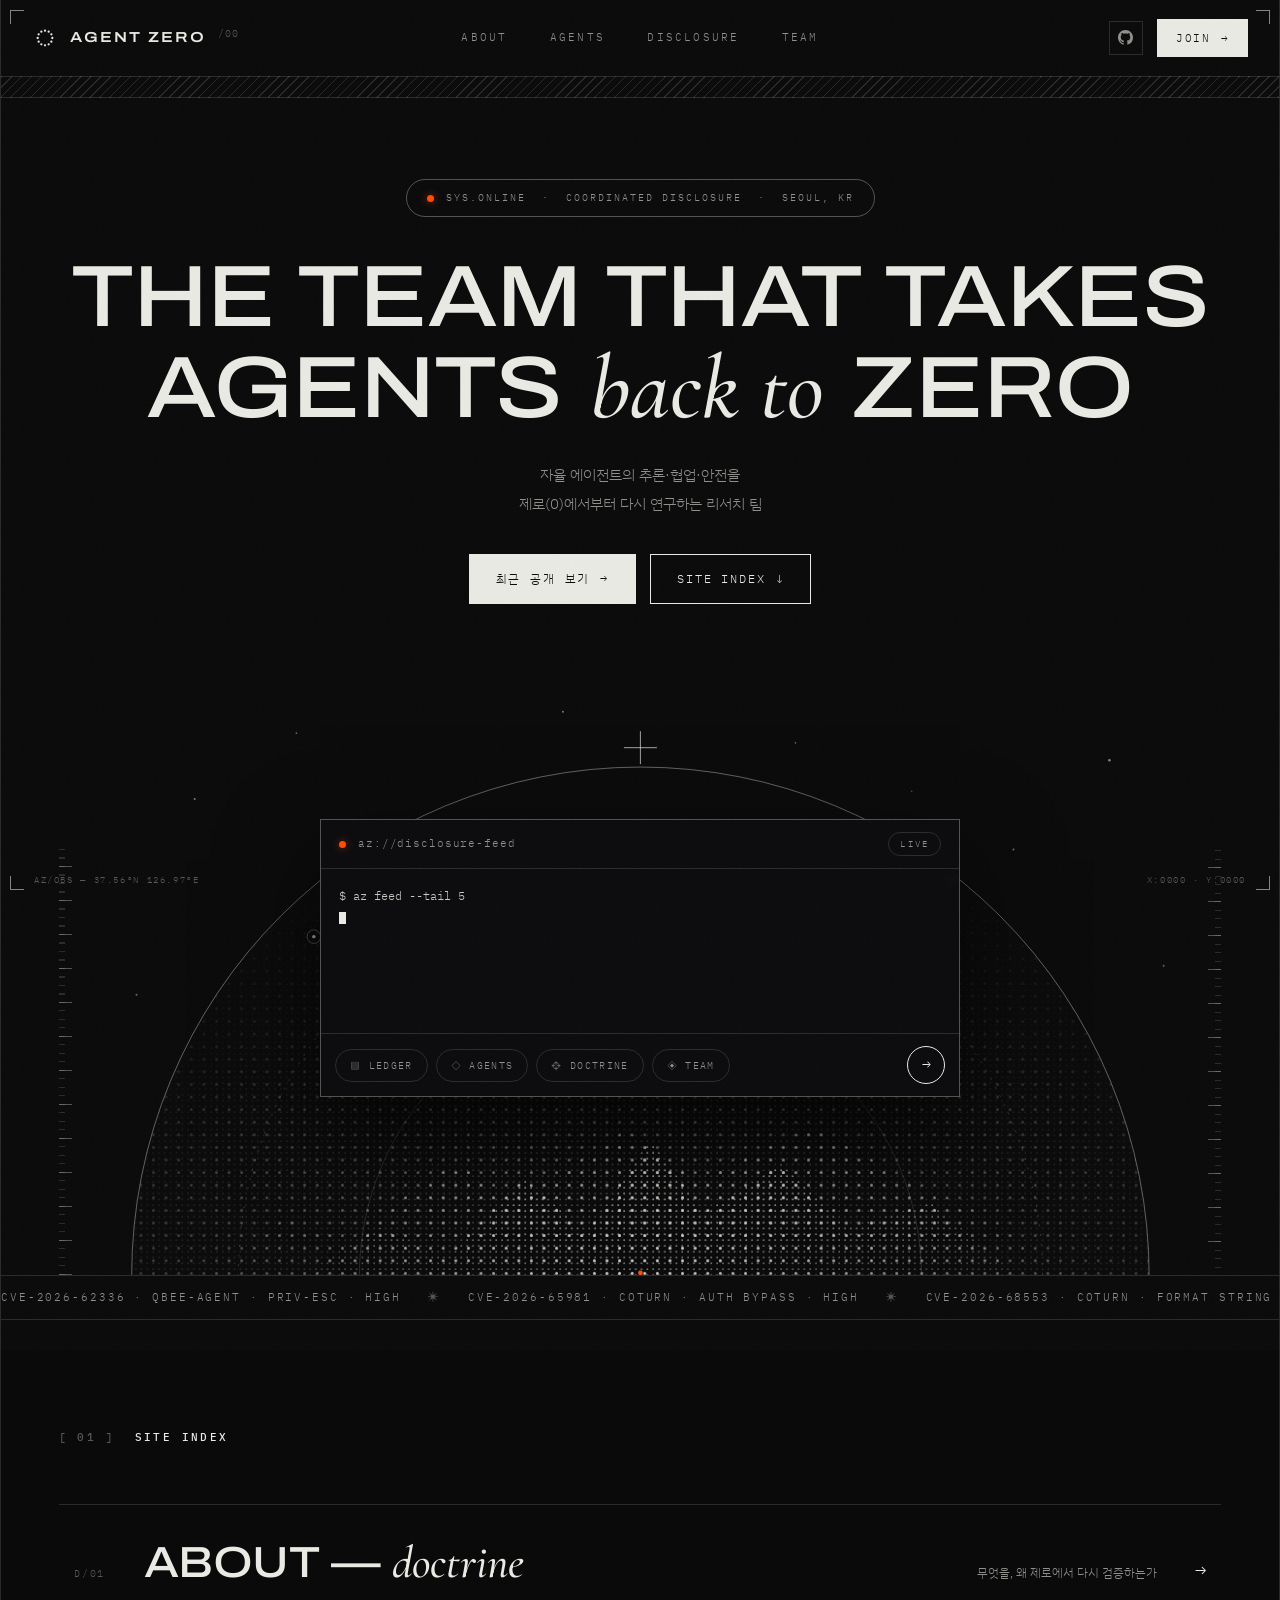
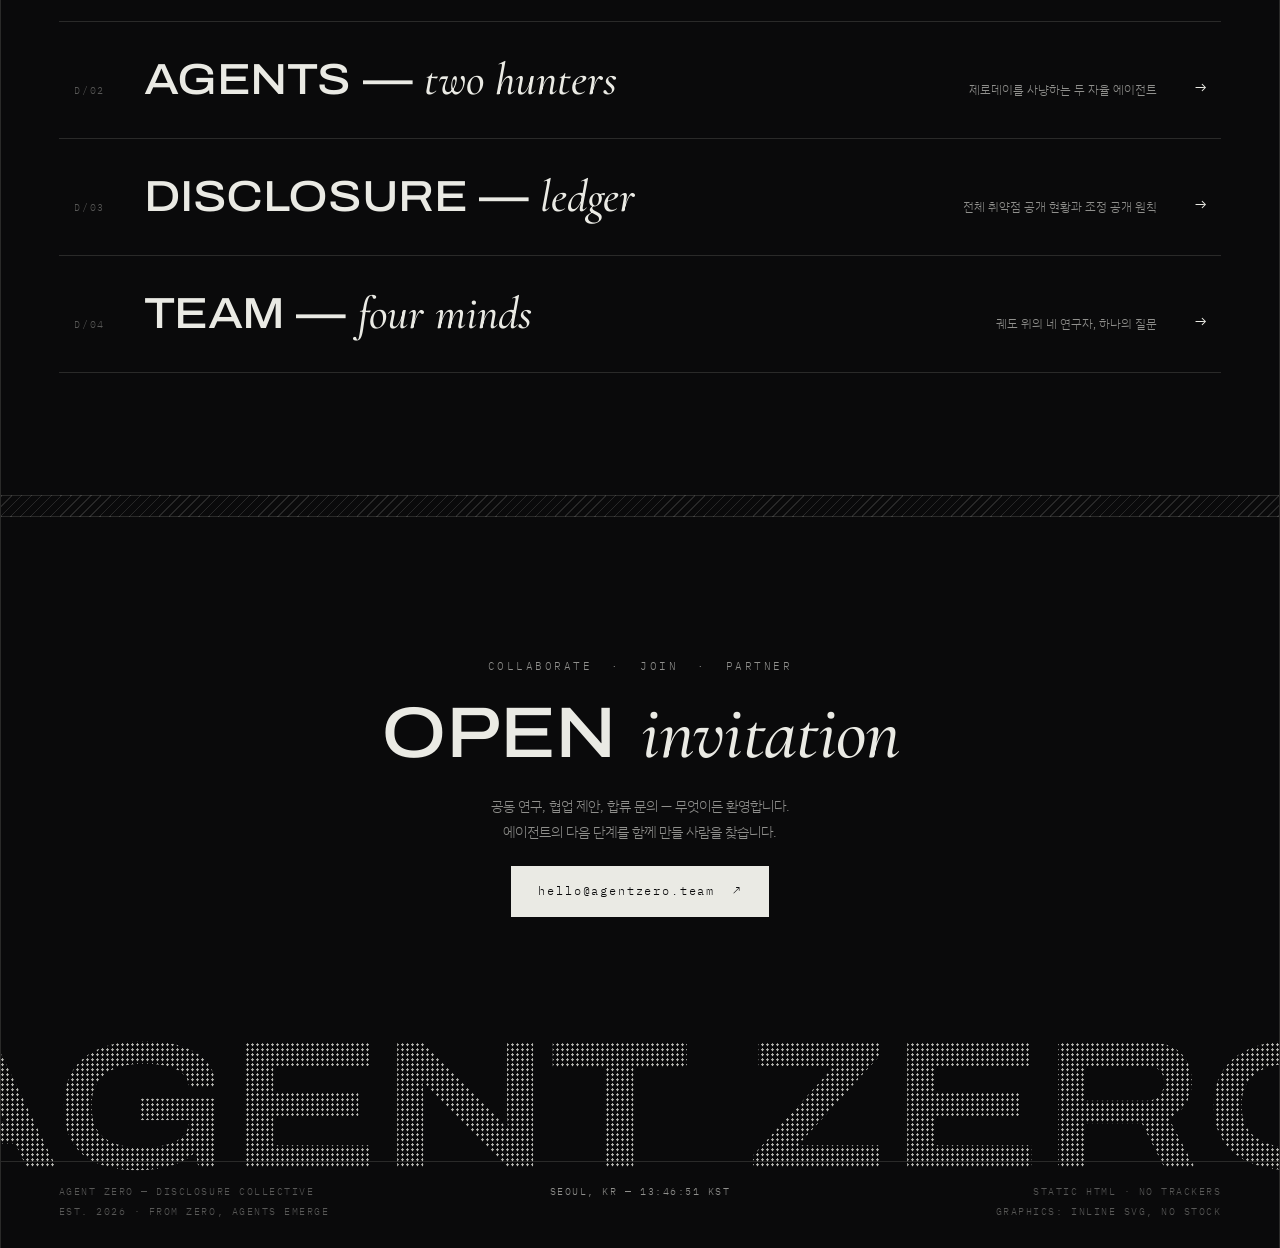
==== commit 4393a971: "Merge remote-tracking branch 'origin/main' into claude/agent-zero-agents-tab-74b841 # Conflicts: #	d" ====
--- a/index.html
+++ b/index.html
@@ -165,16 +165,16 @@
       <div class="ticker" aria-hidden="true">
         <div class="ticker__track">
           <span class="ticker__seq">
-            AZ-HERMES-001 · PATH TRAVERSAL · HIGH <i>✳</i> AZ-HERMES-002 · AUTH BYPASS · HIGH <i>✳</i>
-            AZ-ADKJ-012 · RESOURCE TRAVERSAL · HIGH <i>✳</i> AZ-ADKJS-009 · PATH TRAVERSAL · HIGH <i>✳</i>
-            AZ-ADKJS-015 · CODE INJECTION · HIGH <i>✳</i> AZ-ADKGO-011 · LOCAL EXPOSURE · HIGH <i>✳</i>
-            AZ-ADKPY-017 · ISOLATION BYPASS · MED <i>✳</i> AZ-OPENCLAW-001 · ENV HARDENING · NOTE <i>✳</i>
+            CVE-2026-62336 · QBEE-AGENT · PRIV-ESC · HIGH <i>✳</i> CVE-2026-65981 · COTURN · AUTH BYPASS · HIGH <i>✳</i>
+            CVE-2026-68553 · COTURN · FORMAT STRING · HIGH <i>✳</i> N8N · SSO PRIV-ESC · HIGH <i>✳</i>
+            CVE-2026-71325 · TRAEFIK · CROSS-NAMESPACE · MED <i>✳</i> CVE-2026-55828 · QBEE TRANSPORT · PATH TRAVERSAL · MED <i>✳</i>
+            OPENCLAW · CRON EXEC REGAIN · HIGH <i>✳</i> OPENCLAW · TEAMS AUTHZ · HIGH <i>✳</i>
           </span>
           <span class="ticker__seq">
-            AZ-HERMES-001 · PATH TRAVERSAL · HIGH <i>✳</i> AZ-HERMES-002 · AUTH BYPASS · HIGH <i>✳</i>
-            AZ-ADKJ-012 · RESOURCE TRAVERSAL · HIGH <i>✳</i> AZ-ADKJS-009 · PATH TRAVERSAL · HIGH <i>✳</i>
-            AZ-ADKJS-015 · CODE INJECTION · HIGH <i>✳</i> AZ-ADKGO-011 · LOCAL EXPOSURE · HIGH <i>✳</i>
-            AZ-ADKPY-017 · ISOLATION BYPASS · MED <i>✳</i> AZ-OPENCLAW-001 · ENV HARDENING · NOTE <i>✳</i>
+            CVE-2026-62336 · QBEE-AGENT · PRIV-ESC · HIGH <i>✳</i> CVE-2026-65981 · COTURN · AUTH BYPASS · HIGH <i>✳</i>
+            CVE-2026-68553 · COTURN · FORMAT STRING · HIGH <i>✳</i> N8N · SSO PRIV-ESC · HIGH <i>✳</i>
+            CVE-2026-71325 · TRAEFIK · CROSS-NAMESPACE · MED <i>✳</i> CVE-2026-55828 · QBEE TRANSPORT · PATH TRAVERSAL · MED <i>✳</i>
+            OPENCLAW · CRON EXEC REGAIN · HIGH <i>✳</i> OPENCLAW · TEAMS AUTHZ · HIGH <i>✳</i>
           </span>
         </div>
       </div>
--- a/css/style.css
+++ b/css/style.css
@@ -685,6 +685,21 @@
 .sev--med::before { background: linear-gradient(90deg, currentColor 0 50%, transparent 50%); }
 .sev--med { color: var(--fg-dim); }
 .sev--floor { color: var(--fg-faint); }
+.sev--unknown { color: var(--fg-faint); }
+
+/* advisory id link + cve subline */
+.ghsa {
+  color: var(--fg); text-decoration: none;
+  border-bottom: 1px solid var(--line-strong);
+  padding-bottom: 1px;
+  transition: border-color 0.25s;
+}
+.ghsa:hover { border-color: var(--fg); }
+.ghsa__cve {
+  font-size: 0.86em;
+  letter-spacing: 0.04em;
+  color: var(--fg-faint);
+}
 
 /* ============ team orbit ============ */
 .orbit {
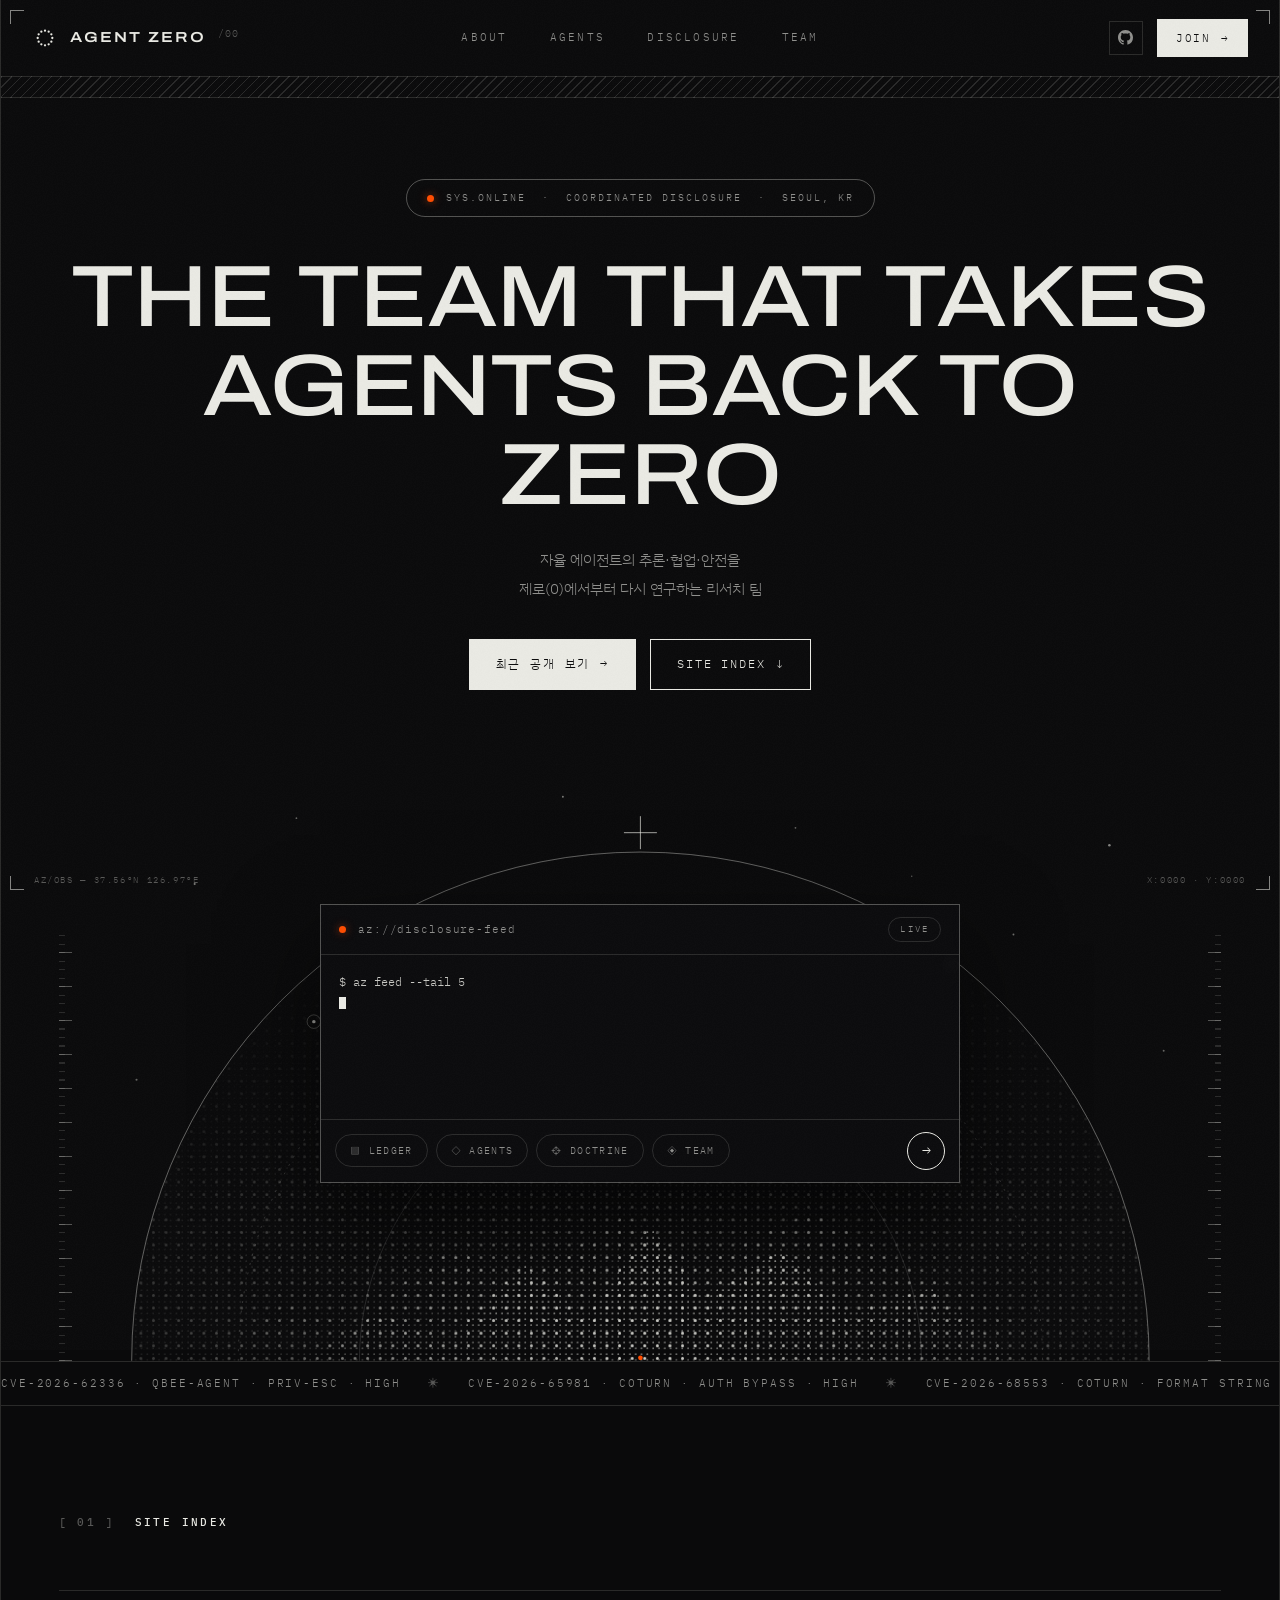
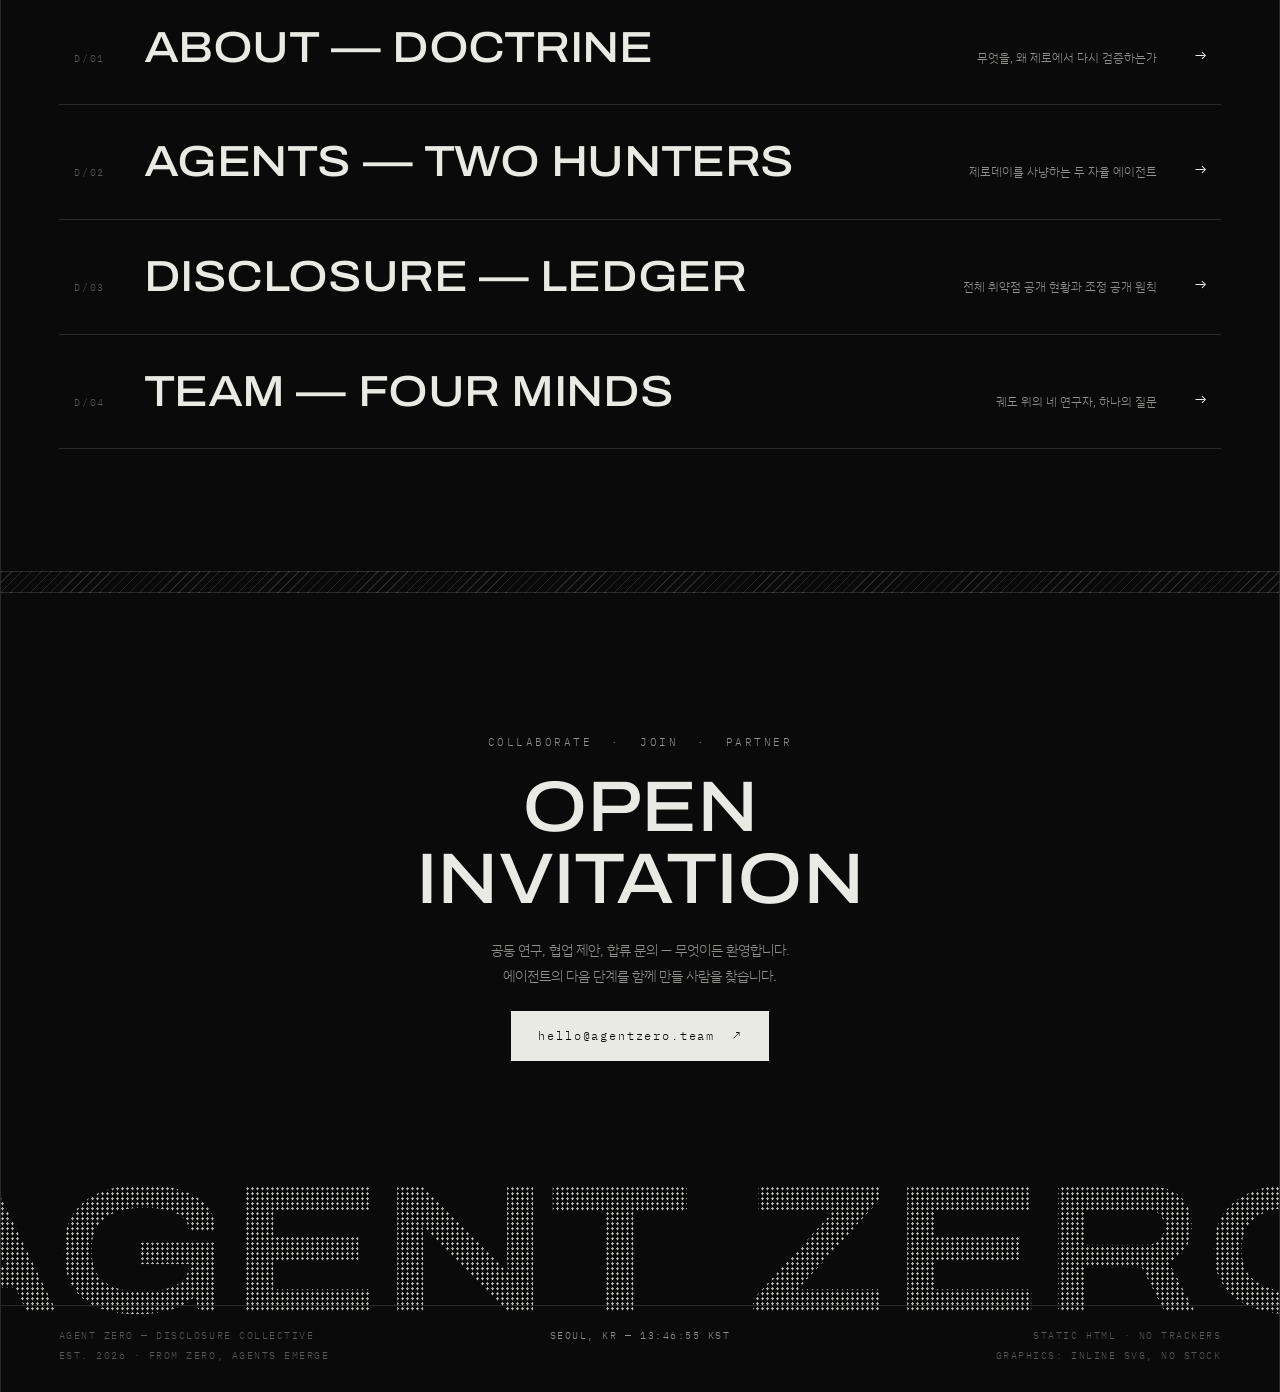
==== commit 789f1cb0: "Drop the serif-italic accent from headings Headings used a Cormorant Garamond serif italic for one o" ====
--- a/index.html
+++ b/index.html
@@ -13,7 +13,7 @@
 
   <link rel="preconnect" href="https://fonts.googleapis.com" />
   <link rel="preconnect" href="https://fonts.gstatic.com" crossorigin />
-  <link href="https://fonts.googleapis.com/css2?family=Archivo:ital,wdth,wght@0,62.5..125,100..900&family=Cormorant+Garamond:ital,wght@1,400;1,500&family=IBM+Plex+Mono:ital,wght@0,400;0,500;0,600;1,400&family=IBM+Plex+Sans+KR:wght@300;400;500&display=swap" rel="stylesheet" />
+  <link href="https://fonts.googleapis.com/css2?family=Archivo:ital,wdth,wght@0,62.5..125,100..900&family=IBM+Plex+Mono:ital,wght@0,400;0,500;0,600;1,400&family=IBM+Plex+Sans+KR:wght@300;400;500&display=swap" rel="stylesheet" />
   <link rel="stylesheet" href="css/style.css" />
 </head>
 <body>
@@ -79,7 +79,7 @@
         <p class="hero__status reveal"><span class="dot-live" aria-hidden="true"></span> SYS.ONLINE&nbsp;&nbsp;·&nbsp;&nbsp;COORDINATED DISCLOSURE&nbsp;&nbsp;·&nbsp;&nbsp;SEOUL, KR</p>
         <h1 class="hero__title">
           <span class="reveal d1">THE TEAM THAT TAKES</span>
-          <span class="reveal d2">AGENTS <em>back to</em> ZERO</span>
+          <span class="reveal d2">AGENTS BACK TO ZERO</span>
         </h1>
         <p class="hero__sub reveal d3">자율 에이전트의 추론·협업·안전을<br />제로(0)에서부터 다시 연구하는 리서치 팀</p>
         <div class="hero__ctas reveal d4">
@@ -188,25 +188,25 @@
         <nav class="dirlist" aria-label="사이트 인덱스">
           <a class="dirlist__row reveal" href="about.html">
             <span class="dirlist__idx">D/01</span>
-            <strong class="dirlist__title">ABOUT — <em>doctrine</em></strong>
+            <strong class="dirlist__title">ABOUT — DOCTRINE</strong>
             <span class="dirlist__desc">무엇을, 왜 제로에서 다시 검증하는가</span>
             <span class="dirlist__arrow" aria-hidden="true">→</span>
           </a>
           <a class="dirlist__row reveal" href="agents.html">
             <span class="dirlist__idx">D/02</span>
-            <strong class="dirlist__title">AGENTS — <em>two hunters</em></strong>
+            <strong class="dirlist__title">AGENTS — TWO HUNTERS</strong>
             <span class="dirlist__desc">제로데이를 사냥하는 두 자율 에이전트</span>
             <span class="dirlist__arrow" aria-hidden="true">→</span>
           </a>
           <a class="dirlist__row reveal" href="disclosure.html">
             <span class="dirlist__idx">D/03</span>
-            <strong class="dirlist__title">DISCLOSURE — <em>ledger</em></strong>
+            <strong class="dirlist__title">DISCLOSURE — LEDGER</strong>
             <span class="dirlist__desc">전체 취약점 공개 현황과 조정 공개 원칙</span>
             <span class="dirlist__arrow" aria-hidden="true">→</span>
           </a>
           <a class="dirlist__row reveal" href="team.html">
             <span class="dirlist__idx">D/04</span>
-            <strong class="dirlist__title">TEAM — <em>four minds</em></strong>
+            <strong class="dirlist__title">TEAM — FOUR MINDS</strong>
             <span class="dirlist__desc">궤도 위의 네 연구자, 하나의 질문</span>
             <span class="dirlist__arrow" aria-hidden="true">→</span>
           </a>
@@ -219,7 +219,7 @@
       <footer class="footer" id="join">
         <div class="footer__cta">
           <p class="footer__kicker reveal">COLLABORATE&nbsp;&nbsp;·&nbsp;&nbsp;JOIN&nbsp;&nbsp;·&nbsp;&nbsp;PARTNER</p>
-          <h2 class="footer__title reveal d1">OPEN <em>invitation</em></h2>
+          <h2 class="footer__title reveal d1">OPEN INVITATION</h2>
           <p class="footer__text reveal d2">공동 연구, 협업 제안, 합류 문의 — 무엇이든 환영합니다.<br />에이전트의 다음 단계를 함께 만들 사람을 찾습니다.</p>
           <a class="btn btn--light reveal d3" href="mailto:hello@agentzero.team">hello@agentzero.team&nbsp;&nbsp;↗</a>
         </div>
--- a/css/style.css
+++ b/css/style.css
@@ -18,7 +18,6 @@
   --sans: "Archivo", "IBM Plex Sans KR", sans-serif;
   --body: "IBM Plex Sans KR", "Archivo", sans-serif;
   --mono: "IBM Plex Mono", "IBM Plex Sans KR", monospace;
-  --serif: "Cormorant Garamond", Georgia, serif;
 
   --gutter: clamp(18px, 4.5vw, 64px);
   --ease: cubic-bezier(0.22, 1, 0.36, 1);
@@ -241,13 +240,6 @@
   letter-spacing: -0.015em;
 }
 .hero__title span { display: block; }
-.hero__title em {
-  font-family: var(--serif);
-  font-style: italic; font-weight: 500;
-  font-size: 1.04em;
-  letter-spacing: 0;
-  margin: 0 0.06em;
-}
 .hero__sub {
   margin-top: clamp(20px, 3vh, 34px);
   font-size: clamp(13px, 1.2vw, 15.5px);
@@ -411,13 +403,6 @@
   letter-spacing: -0.012em;
   margin-top: clamp(20px, 3vw, 34px);
 }
-.sect__title em {
-  font-family: var(--serif);
-  font-style: italic; font-weight: 500;
-  font-size: 1.05em;
-  letter-spacing: 0;
-  margin: 0 0.05em;
-}
 .sect__sub {
   margin-top: clamp(16px, 2vw, 24px);
   font-size: clamp(12.5px, 1.1vw, 14.5px);
@@ -775,7 +760,7 @@
 }
 .roster__row {
   display: grid;
-  grid-template-columns: 64px 118px 1.1fr 1.9fr 128px;
+  grid-template-columns: 92px 118px 1.1fr 1.9fr 128px;
   gap: clamp(14px, 2vw, 28px);
   align-items: center;
   padding: 16px 0;
@@ -785,7 +770,7 @@
 .roster__row:hover { background: rgba(234, 234, 228, 0.025); }
 .roster__thumb {
   position: relative;
-  width: 52px; aspect-ratio: 1;
+  width: 78px; aspect-ratio: 1;
   overflow: hidden;
   border: 1px solid var(--line);
 }
@@ -794,9 +779,17 @@
   object-fit: cover; object-position: center 15%;
   filter: grayscale(1) invert(1) contrast(1.25);
 }
+/* photo avatars: muted color, dimmed to sit in the dark panel (no invert) */
+.roster__thumb--photo img {
+  object-position: center;
+  filter: saturate(0.62) brightness(0.76) contrast(1.08);
+}
 .roster__thumb::after {
   content: ""; position: absolute; inset: 0;
   background: radial-gradient(rgba(10, 10, 11, 0.85) 0.7px, transparent 0.85px) 0 0 / 3px 3px;
+}
+.roster__thumb--photo::after {
+  background: radial-gradient(rgba(10, 10, 11, 0.5) 0.6px, transparent 0.8px) 0 0 / 3px 3px;
 }
 .roster__id, .roster__status {
   font-family: var(--mono);
@@ -851,12 +844,6 @@
   font-size: clamp(40px, 5.6vw, 84px);
   line-height: 1;
   letter-spacing: -0.01em;
-}
-.footer__title em {
-  font-family: var(--serif);
-  font-style: italic; font-weight: 500;
-  font-size: 1.05em;
-  margin-left: 0.06em;
 }
 .footer__text {
   font-size: clamp(12.5px, 1.1vw, 14.5px);
@@ -968,12 +955,6 @@
   line-height: 1;
   letter-spacing: -0.012em;
 }
-.crt__title em {
-  font-family: var(--serif);
-  font-style: italic; font-weight: 500;
-  font-size: 1.05em;
-  margin-left: 0.06em;
-}
 .crt__sub {
   margin: clamp(16px, 2.4vh, 26px) auto 0;
   max-width: 620px;
@@ -1122,13 +1103,6 @@
   letter-spacing: -0.015em;
 }
 .page-hero__title span { display: block; }
-.page-hero__title em {
-  font-family: var(--serif);
-  font-style: italic; font-weight: 500;
-  font-size: 1.04em;
-  letter-spacing: 0;
-  margin: 0 0.06em;
-}
 .page-hero__sub {
   margin-top: clamp(18px, 2.8vh, 30px);
   font-size: clamp(12.5px, 1.15vw, 15px);
@@ -1307,6 +1281,103 @@
 .unit__cta:hover { border-color: var(--fg); }
 .unit__cta span { transition: transform 0.3s var(--ease); }
 .unit__cta:hover span { transform: translateX(6px); }
+
+/* ============ live emblems (agent instruments) ============ */
+.emblem { --rate: 1; }
+.emblem * { transform-box: view-box; }
+
+/* -- CrayFisher: sonar sweep -- */
+.emblem__sweep {
+  transform-origin: 40px 150px;
+  animation: sonarsweep calc(5.2s * var(--rate)) cubic-bezier(0.45, 0, 0.55, 1) infinite alternate;
+}
+@keyframes sonarsweep {
+  from { transform: rotate(0deg); }
+  to { transform: rotate(-62deg); }
+}
+.emblem__ring {
+  transform-origin: 40px 150px;
+  animation: ringpulse calc(3.4s * var(--rate)) ease-out infinite;
+  animation-delay: calc(var(--i) * 0.42s * var(--rate));
+}
+@keyframes ringpulse {
+  0%, 70%, 100% { opacity: 1; }
+  22% { opacity: 0.35; }
+}
+.emblem__ping {
+  transform-origin: 40px 150px;
+  animation: emblemping calc(3.4s * var(--rate)) ease-out infinite;
+}
+@keyframes emblemping {
+  0% { transform: scale(0.55); opacity: 0.85; }
+  60%, 100% { transform: scale(2.3); opacity: 0; }
+}
+.emblem__contact {
+  opacity: 0;
+  animation: contactblink calc(5.2s * var(--rate)) ease-out infinite;
+  animation-delay: calc(0.5s + var(--i) * 1.15s * var(--rate));
+}
+@keyframes contactblink {
+  0% { opacity: 0; }
+  6% { opacity: 1; }
+  38% { opacity: 1; }
+  62% { opacity: 0.25; }
+  100% { opacity: 0; }
+}
+
+/* -- DeepSealer: descending probe + seal -- */
+.emblem__probe {
+  animation: probedive calc(4.4s * var(--rate)) cubic-bezier(0.5, 0, 0.5, 1) infinite;
+}
+@keyframes probedive {
+  0% { transform: translateY(0); opacity: 0; }
+  8% { opacity: 1; }
+  55%, 100% { transform: translateY(92px); }
+  78% { opacity: 1; }
+  92%, 100% { opacity: 0; }
+}
+.emblem__tick {
+  animation: tickflash calc(4.4s * var(--rate)) ease-out infinite;
+  animation-delay: calc(var(--i) * 0.42s * var(--rate));
+}
+@keyframes tickflash {
+  0%, 100% { stroke-opacity: 0.5; }
+  10% { stroke-opacity: 1; }
+}
+.emblem__sealring {
+  transform-origin: 160px 140px;
+  animation: sealpulse calc(4.4s * var(--rate)) ease-out infinite;
+}
+@keyframes sealpulse {
+  0%, 52% { transform: scale(1); stroke-opacity: 0.5; }
+  62% { transform: scale(1.16); stroke-opacity: 1; }
+  84%, 100% { transform: scale(1); stroke-opacity: 0.5; }
+}
+.emblem__sealcore {
+  transform-origin: 160px 140px;
+  animation: sealcore calc(4.4s * var(--rate)) ease-out infinite;
+}
+@keyframes sealcore {
+  0%, 52% { transform: scale(0.72); opacity: 0.55; }
+  64% { transform: scale(1); opacity: 1; }
+  100% { transform: scale(1); opacity: 1; }
+}
+
+/* hover: instruments spin up */
+.unit:hover .emblem { --rate: 0.55; }
+
+/* ============ gauge motion (disclosure) ============ */
+.gauge__needle {
+  transform-box: view-box;
+  transform-origin: 160px 160px;
+  transform: rotate(0deg);
+  transition: transform 1.1s var(--ease);
+}
+.gauge__value {
+  transition: stroke-dashoffset 1.1s var(--ease);
+}
+.gauge__read { transition: opacity 0.25s; }
+.gauge__read.is-swap { opacity: 0.35; }
 
 /* ============ dirlist (home site index) ============ */
 .dirlist { border-top: 1px solid var(--line); }
@@ -1336,12 +1407,6 @@
   line-height: 1.05;
   letter-spacing: -0.01em;
 }
-.dirlist__title em {
-  font-family: var(--serif);
-  font-style: italic; font-weight: 500;
-  font-size: 1.05em;
-  letter-spacing: 0;
-}
 .dirlist__desc {
   font-size: 12px;
   color: var(--fg-dim);
@@ -1433,7 +1498,7 @@
   .protocol__step:nth-child(2n) { border-right: 0; }
   .protocol__step:nth-child(-n + 2) { border-bottom: 1px solid var(--line); }
 
-  .roster__row { grid-template-columns: 56px 100px 1fr 110px; }
+  .roster__row { grid-template-columns: 92px 100px 1fr 110px; }
   .roster__bio { grid-column: 2 / -1; }
 }
 
@@ -1480,7 +1545,7 @@
   .orbit { display: none; }
 
   .roster__row {
-    grid-template-columns: 56px 1fr;
+    grid-template-columns: 84px 1fr;
     grid-template-areas:
       "thumb name"
       "thumb id"
@@ -1546,5 +1611,9 @@
   .ticker__track { animation: none; }
   .orbit__spin, .orbit__pulse, .compare__node::before,
   .crt__scan::after, .crt__down, .dot-live { animation: none; }
+  .emblem__sweep, .emblem__ring, .emblem__ping, .emblem__contact,
+  .emblem__probe, .emblem__tick, .emblem__sealring, .emblem__sealcore { animation: none; }
+  .emblem__contact { opacity: 1; }
+  .emblem__probe { transform: translateY(92px); }
   *, *::before, *::after { transition-duration: 0.01ms !important; }
 }
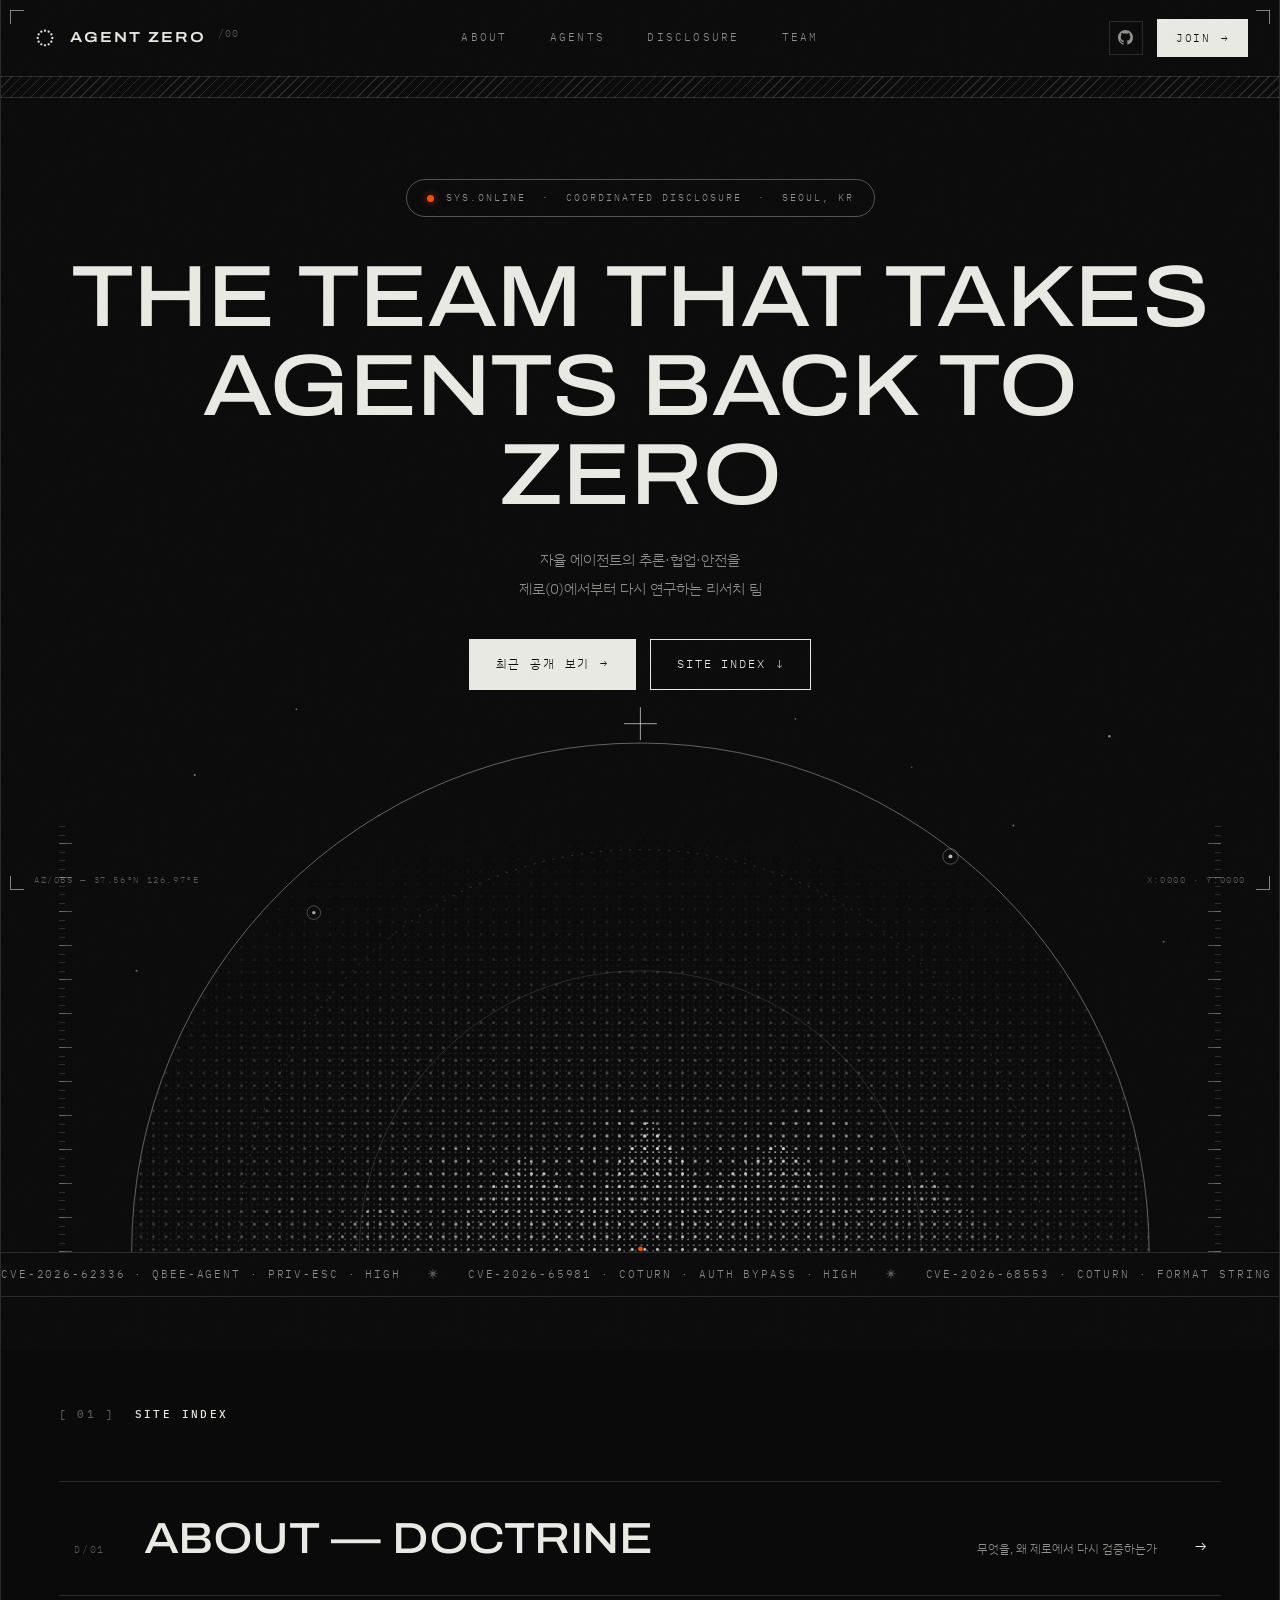
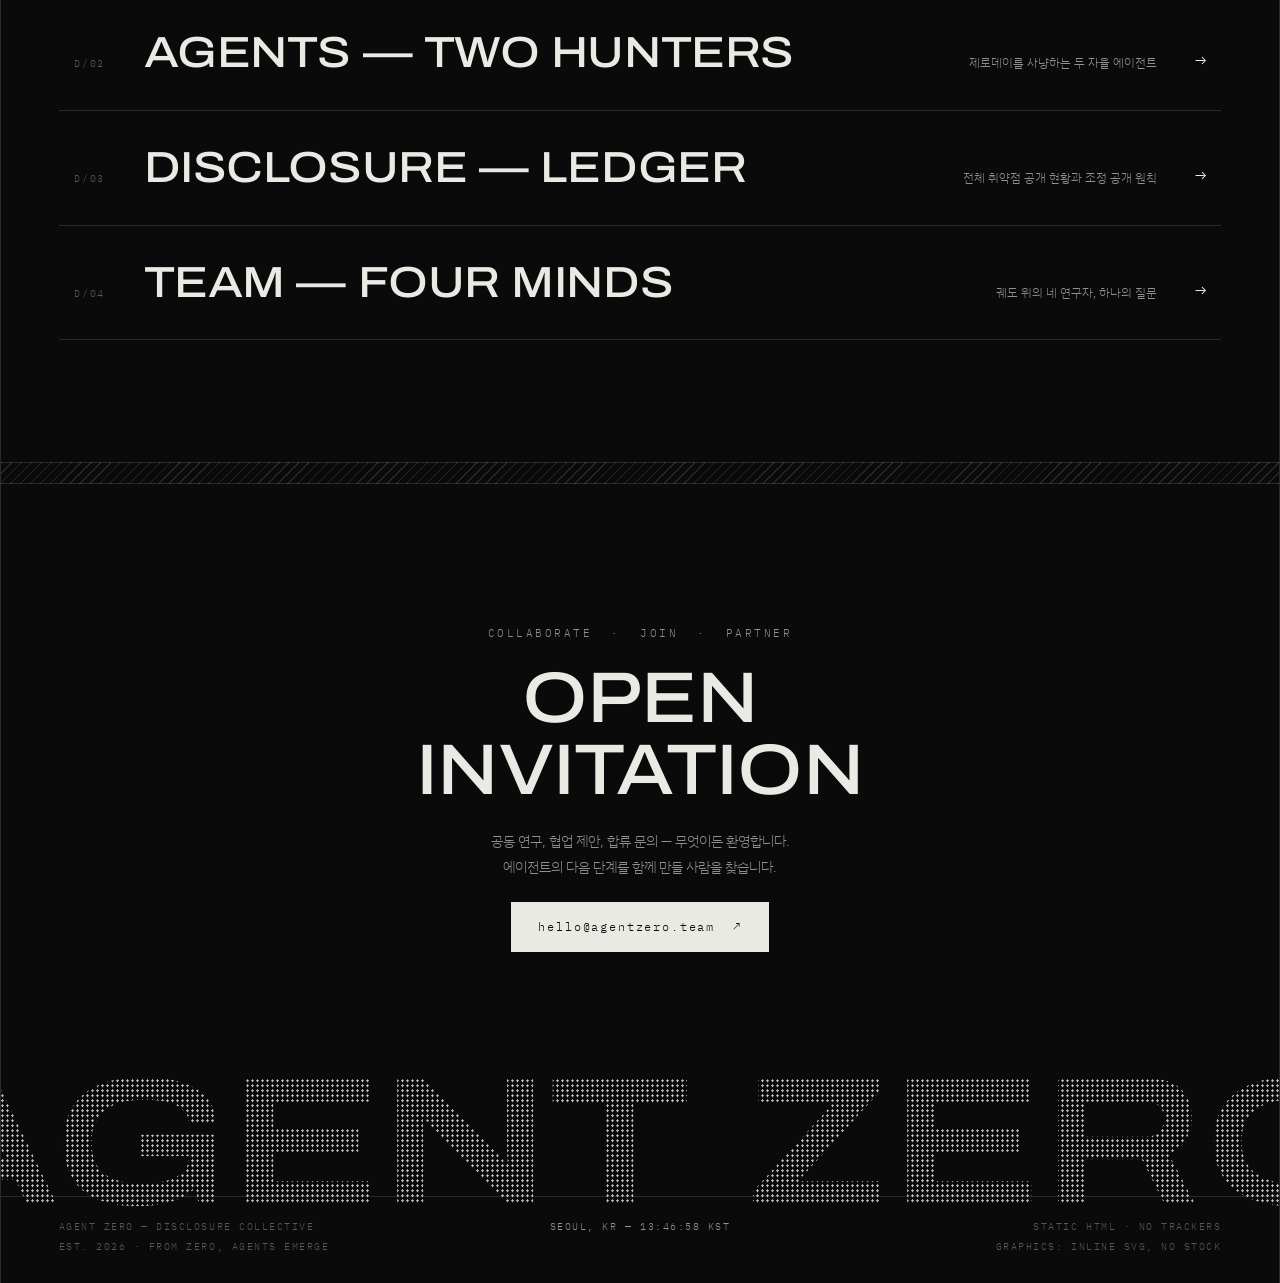
==== commit 50055038: "Remove the home hero console and raise the dome The az://disclosure-feed terminal card is gone from " ====
--- a/index.html
+++ b/index.html
@@ -139,25 +139,6 @@
             <circle cx="263" cy="270" r="7" fill="none" stroke="#EAEAE4" stroke-opacity=".28"/>
             <circle cx="600" cy="617" r="2.4" fill="#FF4D00"/>
           </svg>
-
-          <!-- floating console -->
-          <div class="console reveal d5" aria-label="Agent Zero 공개 피드">
-            <div class="console__bar">
-              <span class="dot-live" aria-hidden="true"></span>
-              <span class="console__addr">az://disclosure-feed</span>
-              <span class="console__live">LIVE</span>
-            </div>
-            <pre class="console__body" id="feedBody" aria-hidden="true"></pre>
-            <div class="console__foot">
-              <div class="console__chips">
-                <a class="chip" href="disclosure.html">▤ LEDGER</a>
-                <a class="chip" href="agents.html">◇ AGENTS</a>
-                <a class="chip" href="about.html">⌖ DOCTRINE</a>
-                <a class="chip" href="team.html">◈ TEAM</a>
-              </div>
-              <a class="console__go" href="disclosure.html" aria-label="Disclosure ledger로 이동">→</a>
-            </div>
-          </div>
         </div>
       </section>
 
--- a/css/style.css
+++ b/css/style.css
@@ -213,7 +213,6 @@
 .d2 { transition-delay: 0.18s; }
 .d3 { transition-delay: 0.28s; }
 .d4 { transition-delay: 0.4s; }
-.d5 { transition-delay: 0.55s; }
 
 /* ============ hero ============ */
 .hero {
@@ -251,11 +250,13 @@
   display: flex; justify-content: center; gap: 14px; flex-wrap: wrap;
 }
 
-/* hero stage: dithered dome + floating console */
+/* hero stage: dithered dome — decorative only, and it rides up
+   under the CTAs, so nothing in here may capture clicks */
 .hero__stage {
   position: relative;
-  margin: clamp(36px, 5.5vw, 72px) auto 0;
+  margin: clamp(-64px, -3vw, -14px) auto 0;
   max-width: 1240px;
+  pointer-events: none;
 }
 .dome {
   display: block;
@@ -272,83 +273,6 @@
 }
 .hero__ruler--l { left: 0; }
 .hero__ruler--r { right: 0; transform: scaleX(-1); }
-
-.console {
-  position: absolute;
-  left: 50%; top: 24%;
-  transform: translateX(-50%);
-  width: min(640px, 88%);
-  z-index: 2;
-  background: rgba(12, 12, 14, 0.9);
-  backdrop-filter: blur(5px);
-  -webkit-backdrop-filter: blur(5px);
-  border: 1px solid var(--line-strong);
-  box-shadow: 0 40px 90px rgba(0, 0, 0, 0.7);
-  text-align: left;
-}
-.console.reveal { transform: translateX(-50%) translateY(24px); }
-.console.reveal.in { transform: translateX(-50%); }
-.console__bar {
-  display: flex; align-items: center; gap: 12px;
-  padding: 12px 18px;
-  border-bottom: 1px solid var(--line);
-}
-.console__addr {
-  font-family: var(--mono);
-  font-size: 11px; letter-spacing: 0.08em;
-  color: var(--fg-dim);
-}
-.console__live {
-  margin-left: auto;
-  font-family: var(--mono);
-  font-size: 9px; letter-spacing: 0.24em;
-  color: var(--fg-dim);
-  border: 1px solid var(--line);
-  border-radius: 999px;
-  padding: 4px 11px;
-}
-.console__body {
-  font-family: var(--mono);
-  font-size: clamp(10.5px, 1vw, 12px);
-  line-height: 1.8;
-  padding: 16px 18px;
-  min-height: 164px;
-  white-space: pre-wrap;
-  color: rgba(234, 234, 228, 0.85);
-}
-.console__body .caret {
-  display: inline-block; width: 0.6em; height: 1em;
-  background: var(--fg); vertical-align: -0.15em;
-  animation: caret 1s steps(2) infinite;
-}
-@keyframes caret { 50% { opacity: 0; } }
-.console__foot {
-  display: flex; align-items: center; justify-content: space-between; gap: 12px;
-  padding: 12px 14px;
-  border-top: 1px solid var(--line);
-}
-.console__chips { display: flex; gap: 8px; flex-wrap: wrap; }
-.chip {
-  font-family: var(--mono);
-  font-size: 9.5px; letter-spacing: 0.14em;
-  color: var(--fg-dim); text-decoration: none;
-  border: 1px solid var(--line);
-  border-radius: 999px;
-  padding: 8px 14px;
-  transition: color 0.3s, border-color 0.3s;
-}
-.chip:hover { color: var(--fg); border-color: var(--fg); }
-.console__go {
-  flex: 0 0 auto;
-  display: grid; place-items: center;
-  width: 38px; height: 38px;
-  border: 1px solid var(--fg);
-  border-radius: 50%;
-  color: var(--fg); text-decoration: none;
-  font-family: var(--mono); font-size: 15px;
-  transition: background 0.3s, color 0.3s;
-}
-.console__go:hover { background: var(--fg); color: var(--bg); }
 
 /* ============ ticker ============ */
 .ticker {
@@ -1513,16 +1437,6 @@
 
   .hero__title { font-size: clamp(36px, 10.5vw, 54px); }
   .hero__ruler { display: none; }
-  .hero__stage { display: flex; flex-direction: column; }
-  .console {
-    position: relative; left: auto; top: auto;
-    transform: none;
-    width: 100%;
-    order: 1;
-  }
-  .console.reveal { transform: translateY(24px); }
-  .console.reveal.in { transform: none; }
-  .dome { order: 2; margin-top: -13vw; }
 
   .compare__notes { grid-template-columns: 1fr; gap: 28px; }
   .protocol { grid-template-columns: 1fr; }
@@ -1606,8 +1520,6 @@
 @media (prefers-reduced-motion: reduce) {
   html { scroll-behavior: auto; }
   .reveal { opacity: 1; transform: none; transition: none; }
-  .console.reveal { transform: translateX(-50%); }
-  .console__body .caret { animation: none; }
   .ticker__track { animation: none; }
   .orbit__spin, .orbit__pulse, .compare__node::before,
   .crt__scan::after, .crt__down, .dot-live { animation: none; }
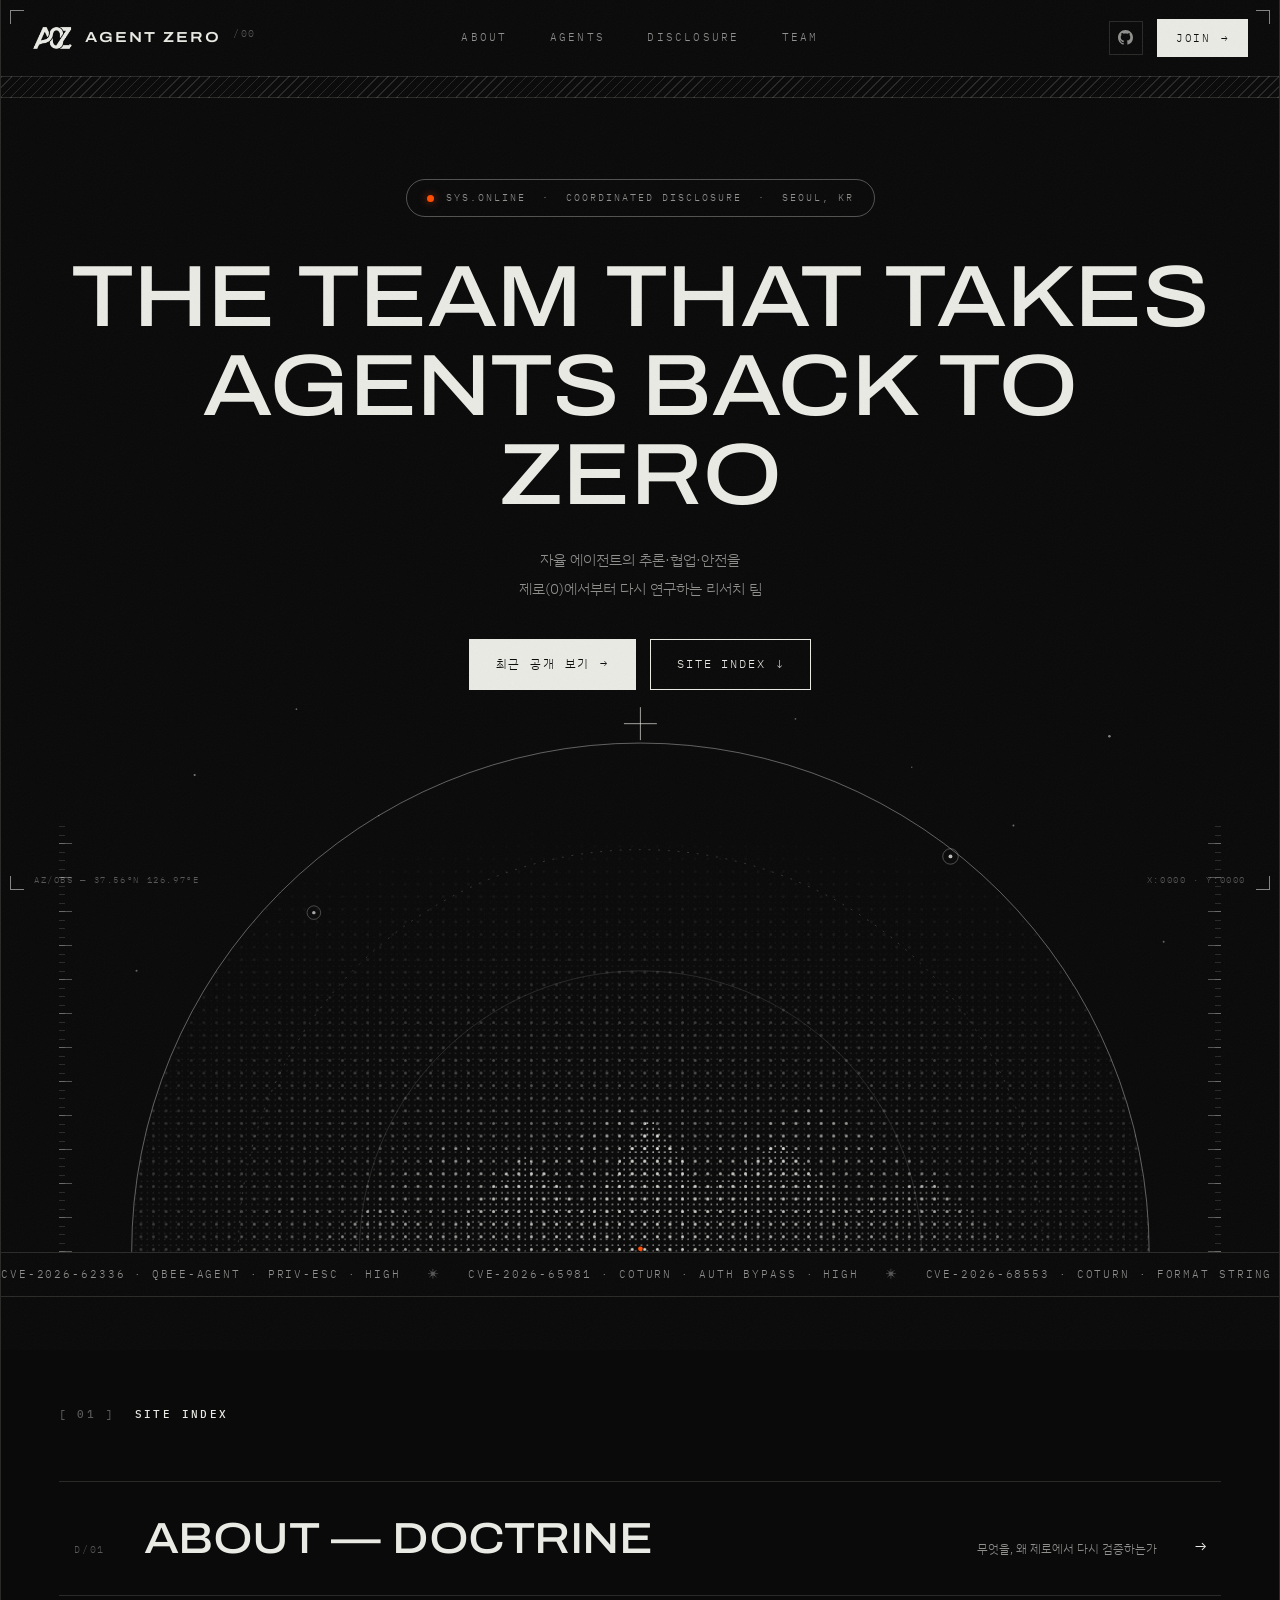
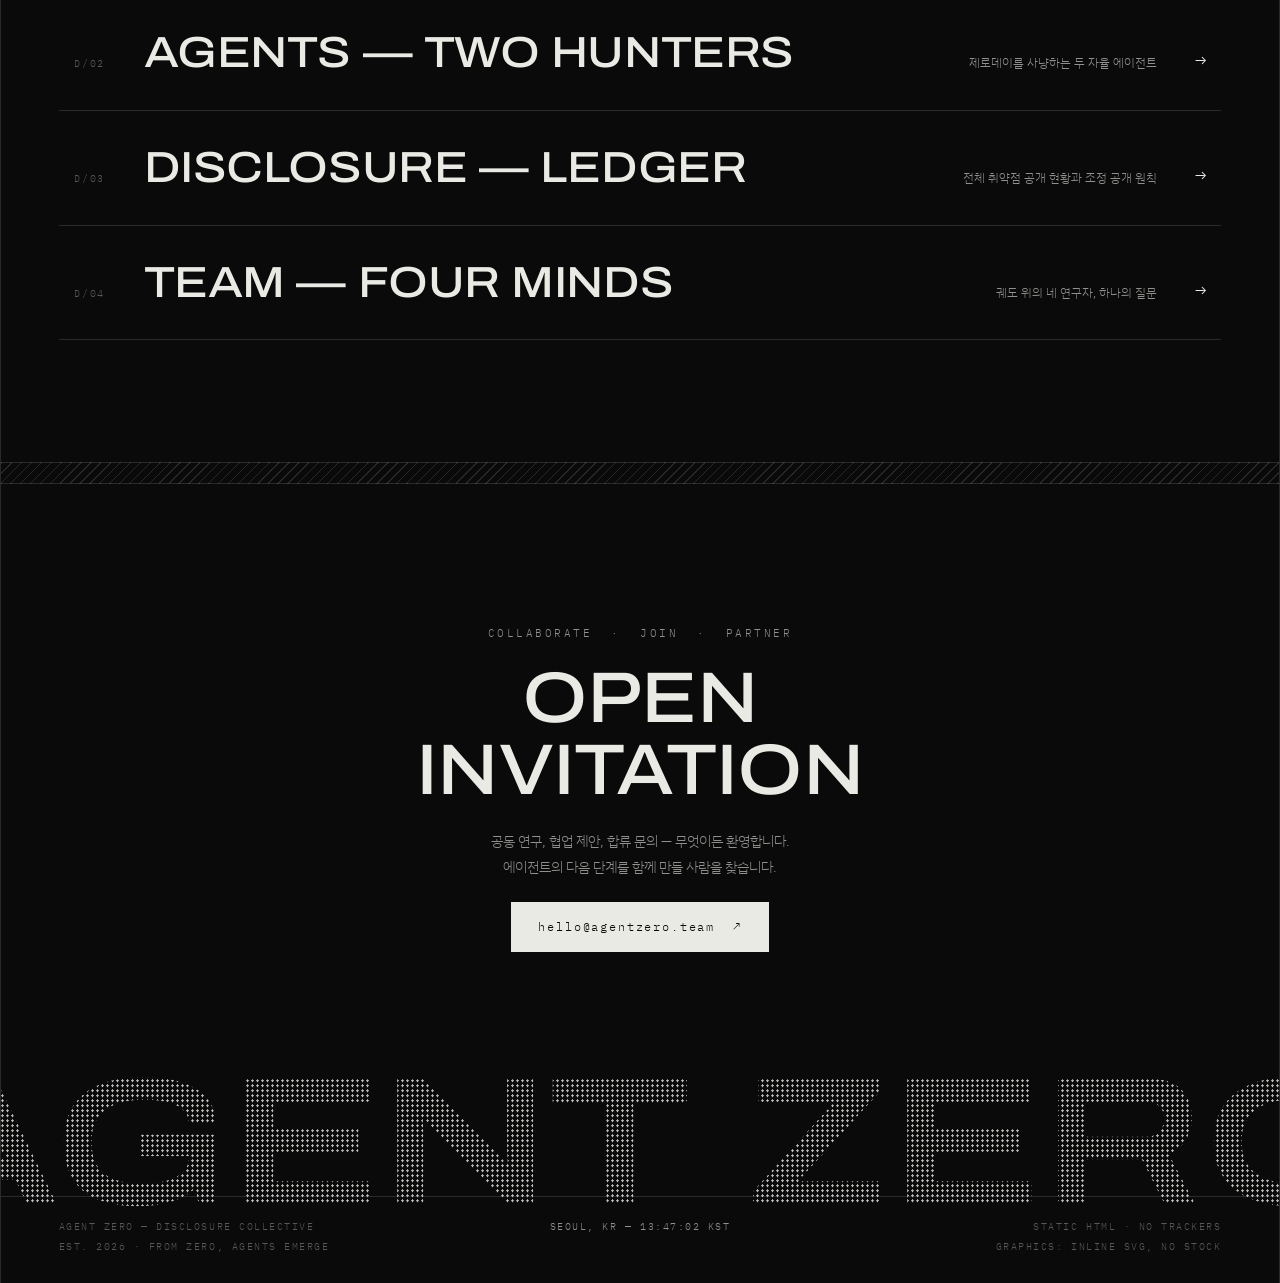
==== commit 80011377: "Replace circle glyph with cut-out B&W Agent Zero logo Swap the dot-ring SVG glyph and SVG favicon fo" ====
--- a/index.html
+++ b/index.html
@@ -9,7 +9,7 @@
   <meta property="og:description" content="자율 에이전트의 추론·협업·안전을 제로에서부터 다시 연구하는 리서치 팀" />
   <meta property="og:type" content="website" />
   <meta property="og:url" content="https://ag3nt-z3r0.github.io/" />
-  <link rel="icon" href="data:image/svg+xml,%3Csvg xmlns='http://www.w3.org/2000/svg' viewBox='0 0 32 32'%3E%3Crect width='32' height='32' fill='%230A0A0B'/%3E%3Cg fill='%23EAEAE4'%3E%3Ccircle cx='25' cy='16' r='1.3'/%3E%3Ccircle cx='23.8' cy='20.5' r='1.3'/%3E%3Ccircle cx='20.5' cy='23.8' r='1.3'/%3E%3Ccircle cx='16' cy='25' r='1.3'/%3E%3Ccircle cx='11.5' cy='23.8' r='1.3'/%3E%3Ccircle cx='8.2' cy='20.5' r='1.3'/%3E%3Ccircle cx='7' cy='16' r='1.3'/%3E%3Ccircle cx='8.2' cy='11.5' r='1.3'/%3E%3Ccircle cx='11.5' cy='8.2' r='1.3'/%3E%3Ccircle cx='16' cy='7' r='1.3'/%3E%3Ccircle cx='20.5' cy='8.2' r='1.3'/%3E%3Ccircle cx='23.8' cy='11.5' r='1.3'/%3E%3C/g%3E%3Ccircle cx='16' cy='16' r='1.6' fill='%23FF4D00'/%3E%3C/svg%3E" />
+  <link rel="icon" type="image/png" href="images/az-favicon.png" />
 
   <link rel="preconnect" href="https://fonts.googleapis.com" />
   <link rel="preconnect" href="https://fonts.gstatic.com" crossorigin />
@@ -34,14 +34,7 @@
     <!-- ============ NAV ============ -->
     <header class="nav" id="top">
       <a class="nav__brand" href="#top" aria-label="Agent Zero 홈">
-        <svg class="nav__glyph" viewBox="0 0 32 32" width="26" height="26" aria-hidden="true">
-          <g fill="currentColor">
-            <circle cx="25" cy="16" r="1.4"/><circle cx="23.8" cy="20.5" r="1.4"/><circle cx="20.5" cy="23.8" r="1.4"/>
-            <circle cx="16" cy="25" r="1.4"/><circle cx="11.5" cy="23.8" r="1.4"/><circle cx="8.2" cy="20.5" r="1.4"/>
-            <circle cx="7" cy="16" r="1.4"/><circle cx="8.2" cy="11.5" r="1.4"/><circle cx="11.5" cy="8.2" r="1.4"/>
-            <circle cx="16" cy="7" r="1.4"/><circle cx="20.5" cy="8.2" r="1.4"/><circle cx="23.8" cy="11.5" r="1.4"/>
-          </g>
-        </svg>
+        <img class="nav__glyph" src="images/az-logo.png" alt="" aria-hidden="true" width="47" height="26" />
         <span class="nav__wordmark">AGENT ZERO</span>
         <span class="nav__ver">/00</span>
       </a>
--- a/css/style.css
+++ b/css/style.css
@@ -112,7 +112,7 @@
   display: inline-flex; align-items: center; gap: 12px;
   color: var(--fg); text-decoration: none;
 }
-.nav__glyph { flex: 0 0 auto; }
+.nav__glyph { flex: 0 0 auto; height: 24px; width: auto; display: block; }
 .nav__wordmark {
   font-family: var(--sans);
   font-weight: 600; font-stretch: 118%;
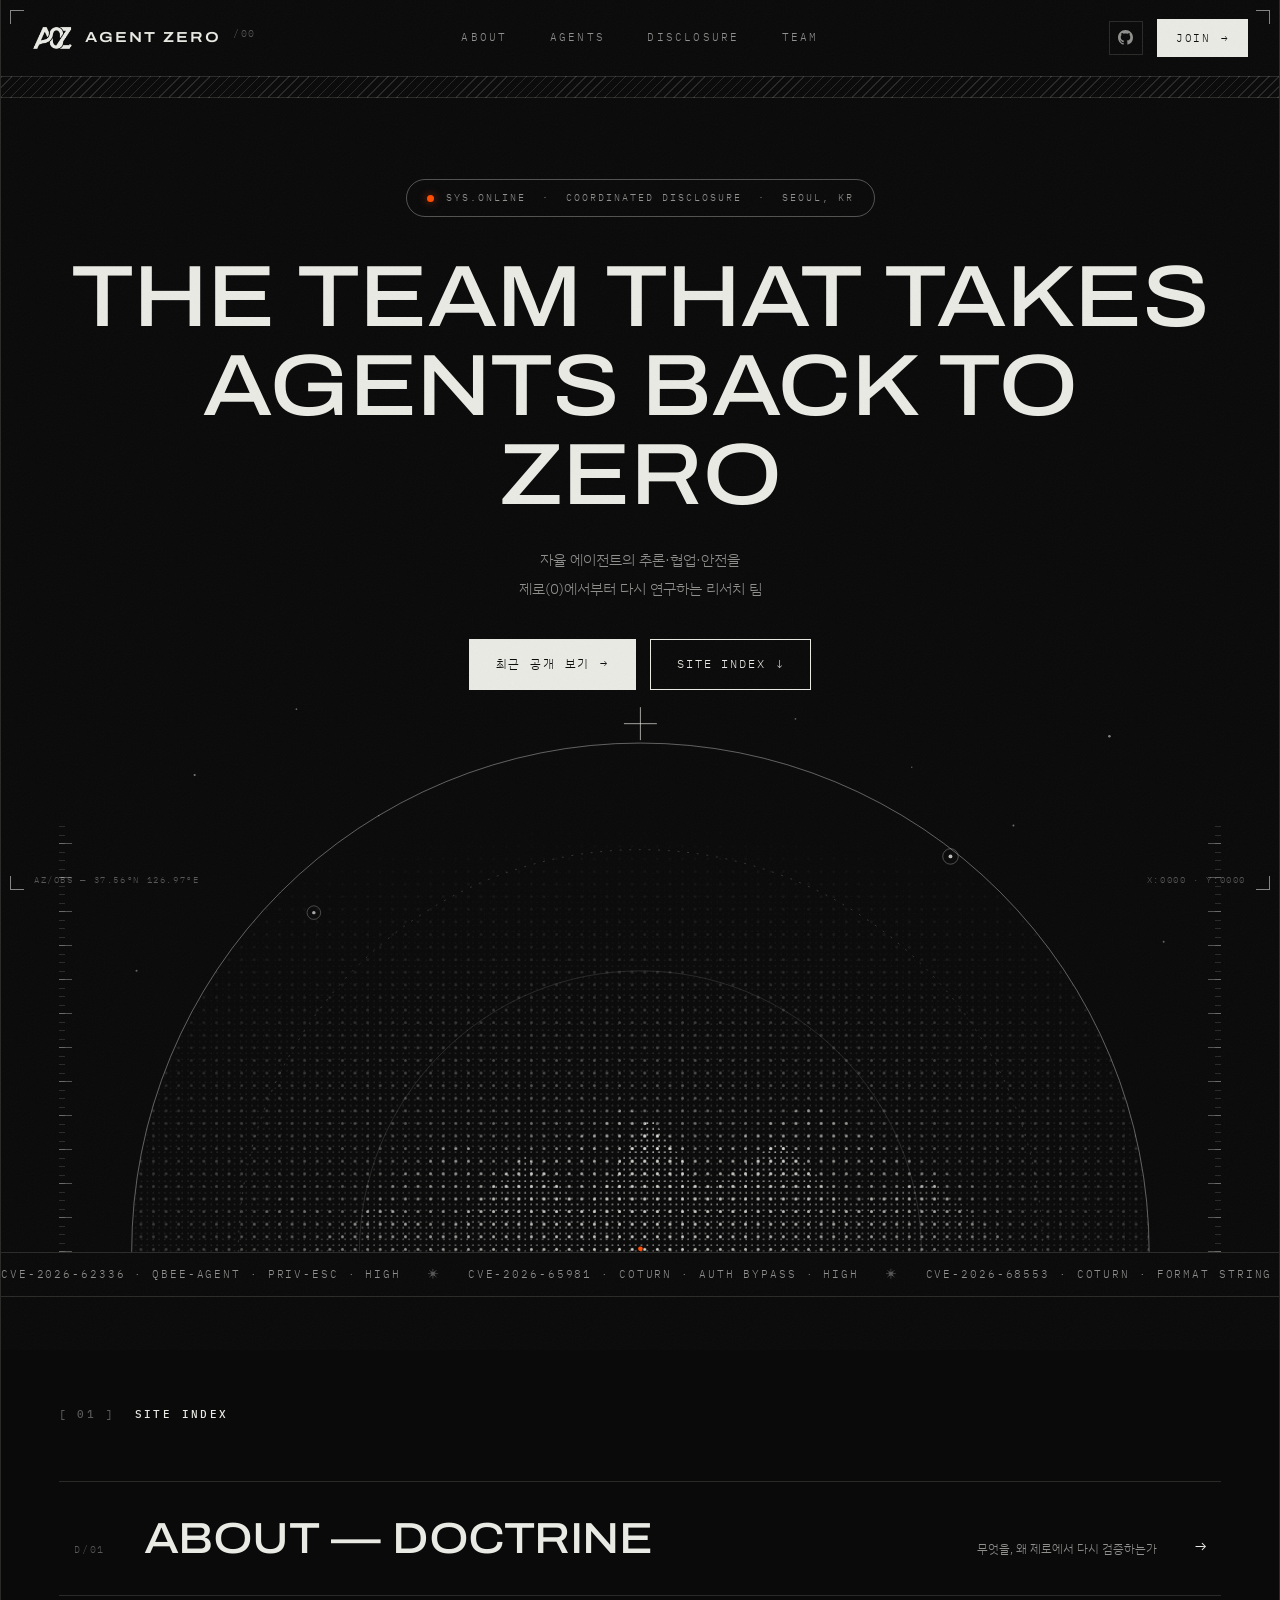
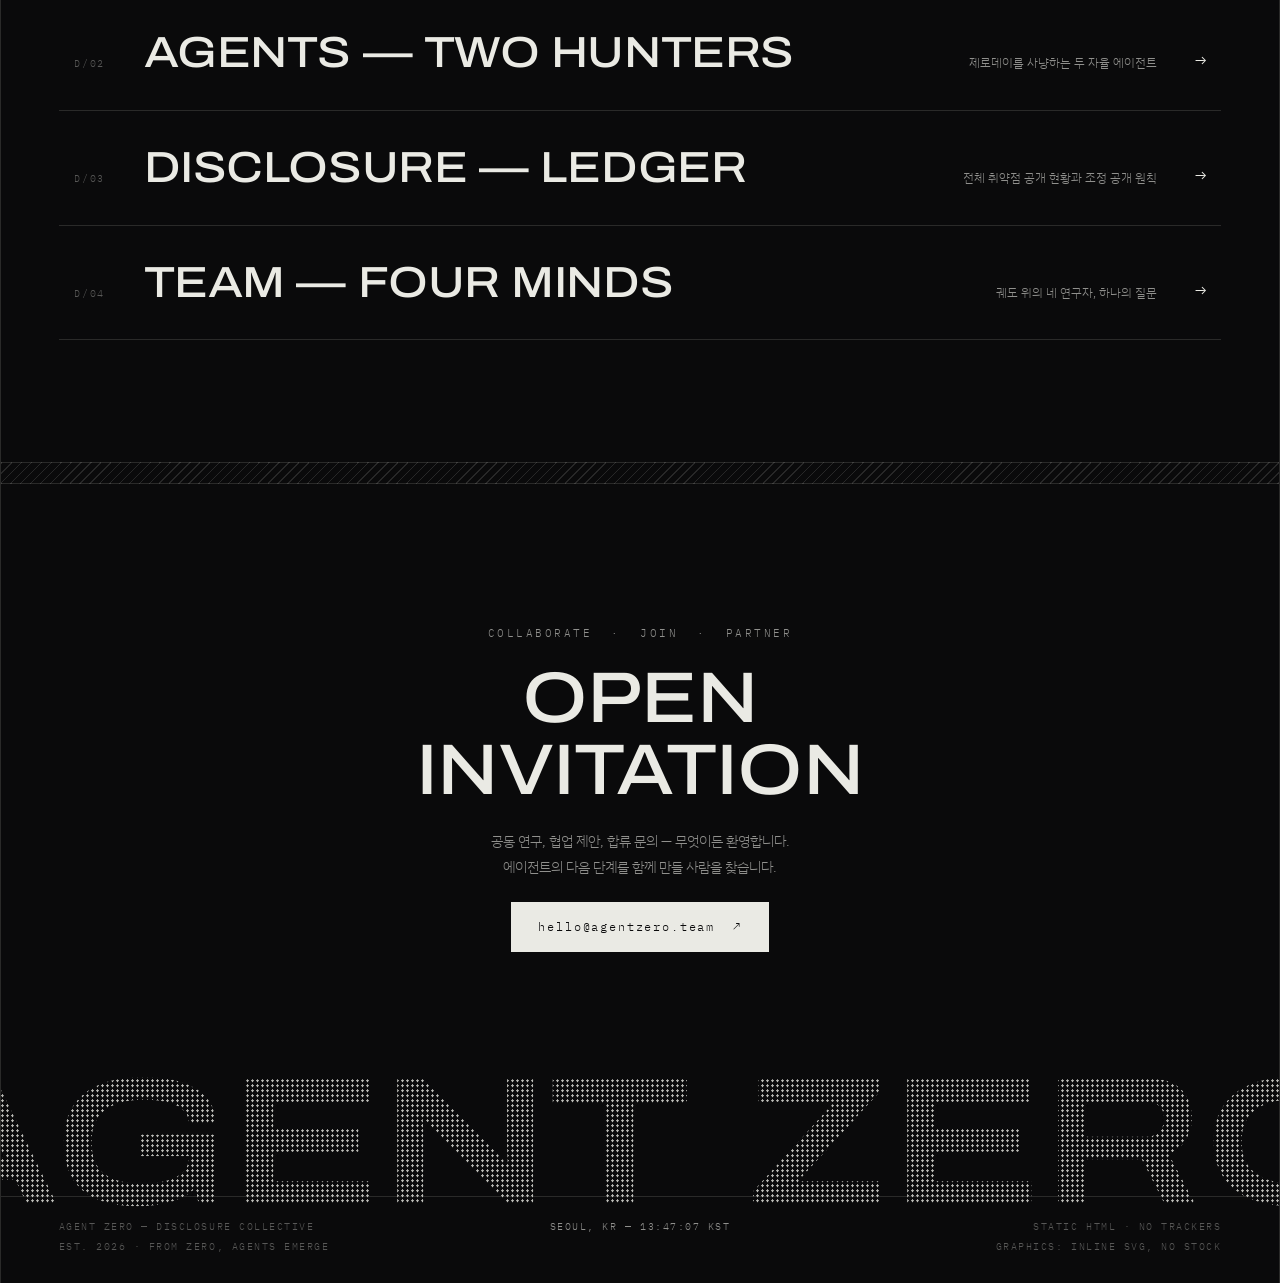
==== commit 34056b5e: "Add AØZ social preview (og:image) across all pages Generate a clean 1200×630 share card — the AØZ lo" ====
--- a/index.html
+++ b/index.html
@@ -9,6 +9,13 @@
   <meta property="og:description" content="자율 에이전트의 추론·협업·안전을 제로에서부터 다시 연구하는 리서치 팀" />
   <meta property="og:type" content="website" />
   <meta property="og:url" content="https://ag3nt-z3r0.github.io/" />
+  <meta property="og:image" content="https://ag3nt-z3r0.github.io/images/og-cover.png" />
+  <meta property="og:image:width" content="1200" />
+  <meta property="og:image:height" content="630" />
+  <meta property="og:image:alt" content="Agent Zero — Zero-Day Research Team" />
+  <meta property="og:site_name" content="Agent Zero" />
+  <meta name="twitter:card" content="summary_large_image" />
+  <meta name="twitter:image" content="https://ag3nt-z3r0.github.io/images/og-cover.png" />
   <link rel="icon" type="image/png" href="images/az-favicon.png" />
 
   <link rel="preconnect" href="https://fonts.googleapis.com" />
--- a/css/style.css
+++ b/css/style.css
@@ -1040,6 +1040,16 @@
 .spec {
   border: 1px solid var(--line);
   background: var(--bg-raise);
+}
+.page-hero--about { position: relative; overflow: hidden; }
+.page-hero--about .page-hero__main { position: relative; z-index: 1; }
+.hero-seal {
+  position: absolute; z-index: 0; pointer-events: none;
+  top: 50%; right: clamp(-40px, 1vw, 40px);
+  transform: translateY(-50%);
+  width: min(540px, 44vw); aspect-ratio: 1;
+  background: url("../images/asc-seal.png") center / contain no-repeat;
+  opacity: 0.09;
 }
 .spec__head {
   font-family: var(--mono);
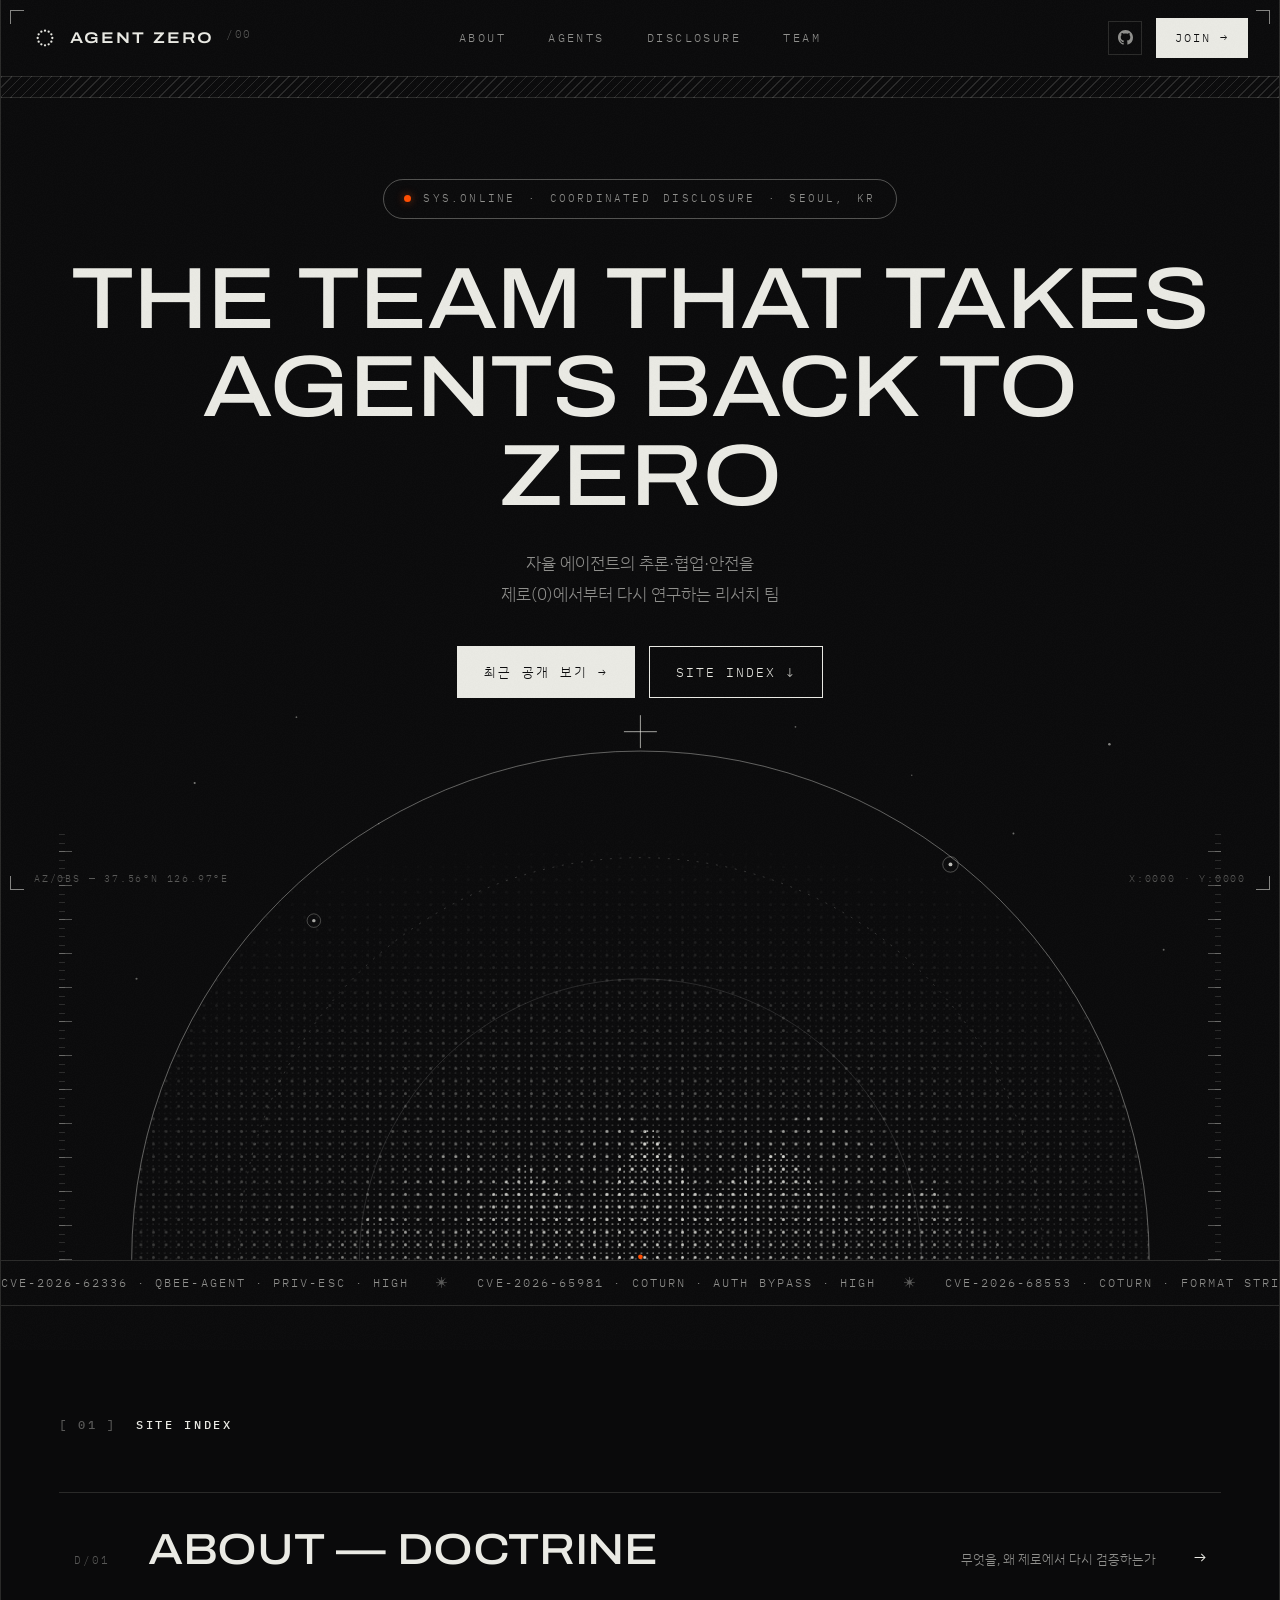
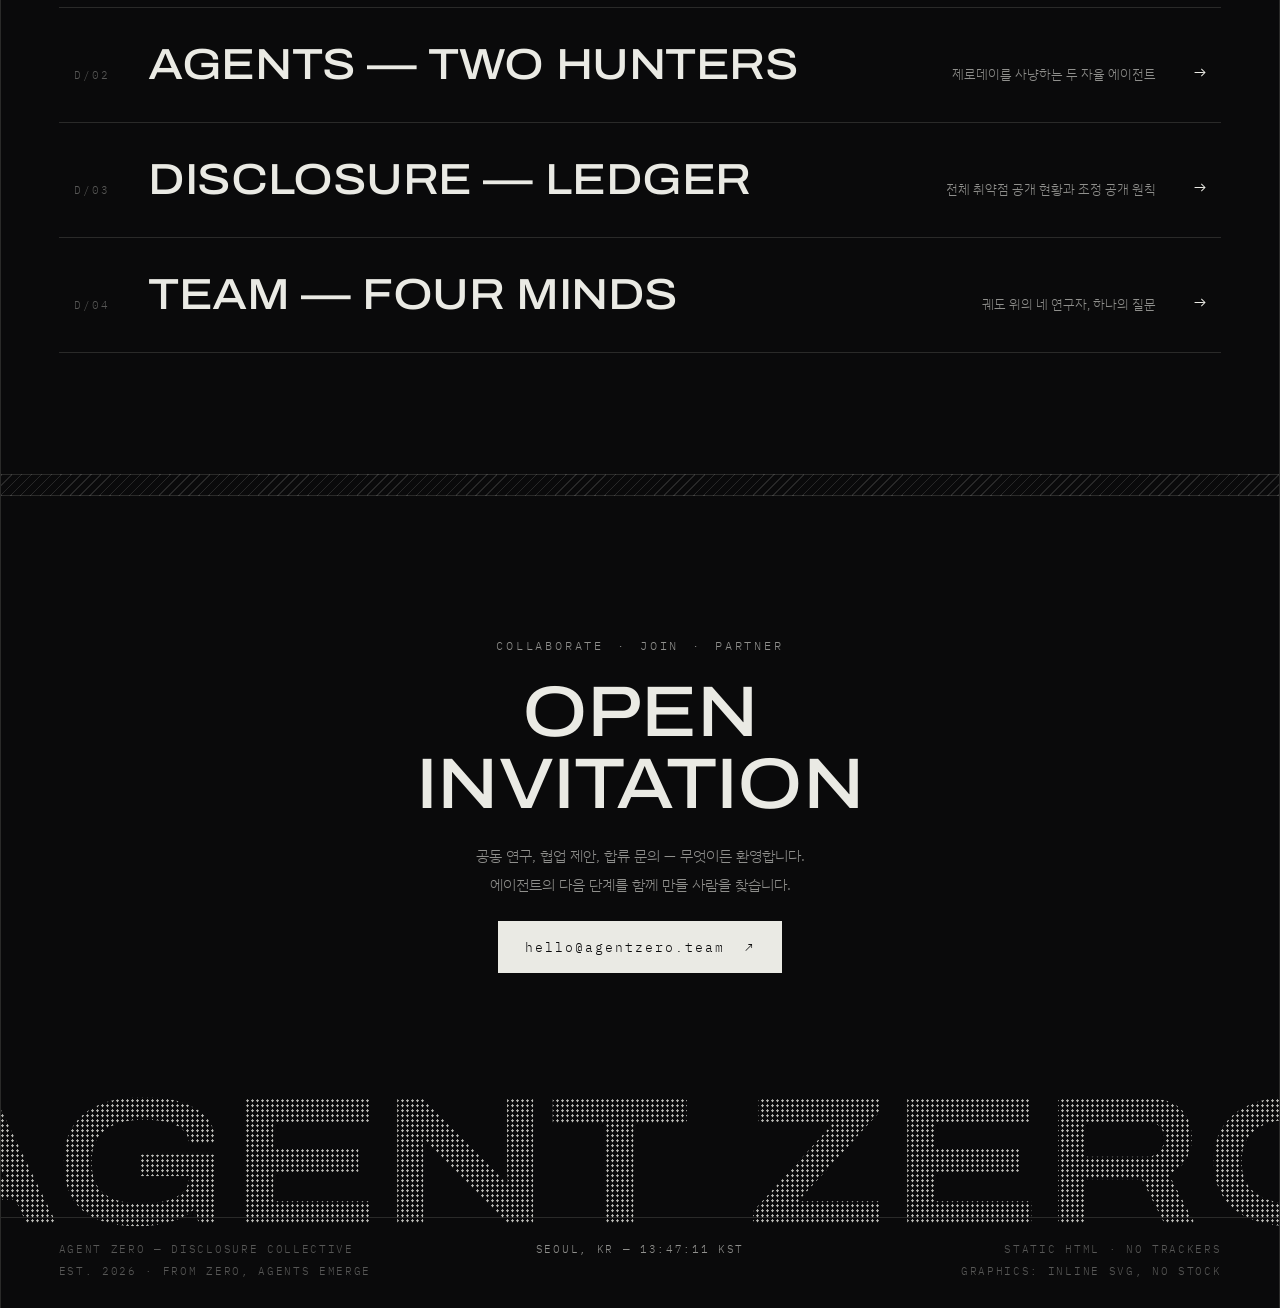
==== commit b76a57c9: "Raise non-display type for readability Bump 74 font-size declarations one step — mono telemetry labe" ====
--- a/index.html
+++ b/index.html
@@ -9,14 +9,7 @@
   <meta property="og:description" content="자율 에이전트의 추론·협업·안전을 제로에서부터 다시 연구하는 리서치 팀" />
   <meta property="og:type" content="website" />
   <meta property="og:url" content="https://ag3nt-z3r0.github.io/" />
-  <meta property="og:image" content="https://ag3nt-z3r0.github.io/images/og-cover.png" />
-  <meta property="og:image:width" content="1200" />
-  <meta property="og:image:height" content="630" />
-  <meta property="og:image:alt" content="Agent Zero — Zero-Day Research Team" />
-  <meta property="og:site_name" content="Agent Zero" />
-  <meta name="twitter:card" content="summary_large_image" />
-  <meta name="twitter:image" content="https://ag3nt-z3r0.github.io/images/og-cover.png" />
-  <link rel="icon" type="image/png" href="images/az-favicon.png" />
+  <link rel="icon" href="data:image/svg+xml,%3Csvg xmlns='http://www.w3.org/2000/svg' viewBox='0 0 32 32'%3E%3Crect width='32' height='32' fill='%230A0A0B'/%3E%3Cg fill='%23EAEAE4'%3E%3Ccircle cx='25' cy='16' r='1.3'/%3E%3Ccircle cx='23.8' cy='20.5' r='1.3'/%3E%3Ccircle cx='20.5' cy='23.8' r='1.3'/%3E%3Ccircle cx='16' cy='25' r='1.3'/%3E%3Ccircle cx='11.5' cy='23.8' r='1.3'/%3E%3Ccircle cx='8.2' cy='20.5' r='1.3'/%3E%3Ccircle cx='7' cy='16' r='1.3'/%3E%3Ccircle cx='8.2' cy='11.5' r='1.3'/%3E%3Ccircle cx='11.5' cy='8.2' r='1.3'/%3E%3Ccircle cx='16' cy='7' r='1.3'/%3E%3Ccircle cx='20.5' cy='8.2' r='1.3'/%3E%3Ccircle cx='23.8' cy='11.5' r='1.3'/%3E%3C/g%3E%3Ccircle cx='16' cy='16' r='1.6' fill='%23FF4D00'/%3E%3C/svg%3E" />
 
   <link rel="preconnect" href="https://fonts.googleapis.com" />
   <link rel="preconnect" href="https://fonts.gstatic.com" crossorigin />
@@ -41,7 +34,14 @@
     <!-- ============ NAV ============ -->
     <header class="nav" id="top">
       <a class="nav__brand" href="#top" aria-label="Agent Zero 홈">
-        <img class="nav__glyph" src="images/az-logo.png" alt="" aria-hidden="true" width="47" height="26" />
+        <svg class="nav__glyph" viewBox="0 0 32 32" width="26" height="26" aria-hidden="true">
+          <g fill="currentColor">
+            <circle cx="25" cy="16" r="1.4"/><circle cx="23.8" cy="20.5" r="1.4"/><circle cx="20.5" cy="23.8" r="1.4"/>
+            <circle cx="16" cy="25" r="1.4"/><circle cx="11.5" cy="23.8" r="1.4"/><circle cx="8.2" cy="20.5" r="1.4"/>
+            <circle cx="7" cy="16" r="1.4"/><circle cx="8.2" cy="11.5" r="1.4"/><circle cx="11.5" cy="8.2" r="1.4"/>
+            <circle cx="16" cy="7" r="1.4"/><circle cx="20.5" cy="8.2" r="1.4"/><circle cx="23.8" cy="11.5" r="1.4"/>
+          </g>
+        </svg>
         <span class="nav__wordmark">AGENT ZERO</span>
         <span class="nav__ver">/00</span>
       </a>
@@ -76,7 +76,7 @@
 
       <!-- ============ HERO ============ -->
       <section class="hero">
-        <p class="hero__status reveal"><span class="dot-live" aria-hidden="true"></span> SYS.ONLINE&nbsp;&nbsp;·&nbsp;&nbsp;COORDINATED DISCLOSURE&nbsp;&nbsp;·&nbsp;&nbsp;SEOUL, KR</p>
+        <p class="hero__status reveal"><span class="dot-live" aria-hidden="true"></span> SYS.ONLINE · COORDINATED DISCLOSURE · SEOUL, KR</p>
         <h1 class="hero__title">
           <span class="reveal d1">THE TEAM THAT TAKES</span>
           <span class="reveal d2">AGENTS BACK TO ZERO</span>
@@ -199,7 +199,7 @@
       <!-- ============ FOOTER ============ -->
       <footer class="footer" id="join">
         <div class="footer__cta">
-          <p class="footer__kicker reveal">COLLABORATE&nbsp;&nbsp;·&nbsp;&nbsp;JOIN&nbsp;&nbsp;·&nbsp;&nbsp;PARTNER</p>
+          <p class="footer__kicker reveal">COLLABORATE · JOIN · PARTNER</p>
           <h2 class="footer__title reveal d1">OPEN INVITATION</h2>
           <p class="footer__text reveal d2">공동 연구, 협업 제안, 합류 문의 — 무엇이든 환영합니다.<br />에이전트의 다음 단계를 함께 만들 사람을 찾습니다.</p>
           <a class="btn btn--light reveal d3" href="mailto:hello@agentzero.team">hello@agentzero.team&nbsp;&nbsp;↗</a>
--- a/css/style.css
+++ b/css/style.css
@@ -56,7 +56,7 @@
 .hud__tag {
   position: absolute; bottom: 13px;
   font-family: var(--mono);
-  font-size: 9px; letter-spacing: 0.18em;
+  font-size: 10px; letter-spacing: 0.18em;
   color: var(--fg-faint);
 }
 .hud__tag--bl { left: 34px; }
@@ -112,15 +112,15 @@
   display: inline-flex; align-items: center; gap: 12px;
   color: var(--fg); text-decoration: none;
 }
-.nav__glyph { flex: 0 0 auto; height: 24px; width: auto; display: block; }
+.nav__glyph { flex: 0 0 auto; }
 .nav__wordmark {
   font-family: var(--sans);
   font-weight: 600; font-stretch: 118%;
-  font-size: 14.5px; letter-spacing: 0.14em;
+  font-size: 15.5px; letter-spacing: 0.14em;
 }
 .nav__ver {
   font-family: var(--mono);
-  font-size: 9.5px; letter-spacing: 0.12em;
+  font-size: 10.5px; letter-spacing: 0.12em;
   color: var(--fg-faint);
   transform: translateY(-4px);
 }
@@ -130,7 +130,7 @@
 }
 .nav__link {
   font-family: var(--mono);
-  font-size: 11px; letter-spacing: 0.2em;
+  font-size: 12px; letter-spacing: 0.2em;
   color: var(--fg-dim); text-decoration: none;
   padding: 8px 2px;
   position: relative;
@@ -186,14 +186,14 @@
 }
 .mobile-menu a i {
   font-family: var(--mono);
-  font-size: 11px; letter-spacing: 0.16em;
+  font-size: 12px; letter-spacing: 0.16em;
   color: var(--fg-faint);
 }
 
 /* ============ buttons ============ */
 .btn {
   font-family: var(--mono);
-  font-size: 11.5px; letter-spacing: 0.16em;
+  font-size: 12.5px; letter-spacing: 0.16em;
   text-decoration: none;
   display: inline-flex; align-items: center; gap: 10px;
   padding: 15px 26px;
@@ -204,7 +204,7 @@
 .btn--light:hover { background: transparent; color: var(--fg); }
 .btn--ghost { background: transparent; color: var(--fg); }
 .btn--ghost:hover { background: var(--fg); color: var(--bg); }
-.btn--nav { padding: 10px 18px; font-size: 10.5px; }
+.btn--nav { padding: 10px 18px; font-size: 11.5px; }
 
 /* ============ reveal ============ */
 .reveal { opacity: 0; transform: translateY(24px); transition: opacity 0.9s var(--ease), transform 0.9s var(--ease); }
@@ -223,8 +223,10 @@
 }
 .hero__status {
   display: inline-flex; align-items: center; gap: 12px;
-  font-family: var(--mono);
-  font-size: 10px; letter-spacing: 0.2em;
+  flex-wrap: wrap; justify-content: center;
+  font-family: var(--mono);
+  font-size: 11px; letter-spacing: 0.2em;
+  word-spacing: 0.3em;
   color: var(--fg-dim);
   border: 1px solid var(--line-strong);
   border-radius: 999px;
@@ -241,7 +243,7 @@
 .hero__title span { display: block; }
 .hero__sub {
   margin-top: clamp(20px, 3vh, 34px);
-  font-size: clamp(13px, 1.2vw, 15.5px);
+  font-size: clamp(14px, 1.3vw, 17px);
   line-height: 1.85;
   color: var(--fg-dim);
 }
@@ -288,7 +290,7 @@
 .ticker:hover .ticker__track { animation-play-state: paused; }
 .ticker__seq {
   font-family: var(--mono);
-  font-size: 10.5px; letter-spacing: 0.18em;
+  font-size: 11.5px; letter-spacing: 0.18em;
   color: var(--fg-dim);
   white-space: nowrap;
   padding-right: 18px;
@@ -310,13 +312,13 @@
 .sect__kicker {
   font-family: var(--mono);
   font-weight: 500;
-  font-size: 11px; letter-spacing: 0.22em;
+  font-size: 12px; letter-spacing: 0.22em;
   color: var(--fg);
 }
 .sect__index { color: var(--fg-faint); margin-right: 10px; }
 .sect__stamp {
   font-family: var(--mono);
-  font-size: 10px; letter-spacing: 0.14em;
+  font-size: 11px; letter-spacing: 0.14em;
   color: var(--fg-faint);
 }
 .sect__title {
@@ -329,7 +331,7 @@
 }
 .sect__sub {
   margin-top: clamp(16px, 2vw, 24px);
-  font-size: clamp(12.5px, 1.1vw, 14.5px);
+  font-size: clamp(13.5px, 1.2vw, 16px);
   line-height: 1.9;
   color: var(--fg-dim);
 }
@@ -358,11 +360,11 @@
   padding: 14px 18px;
   border-bottom: 1px solid var(--line);
   font-family: var(--mono);
-  font-size: 10.5px; letter-spacing: 0.16em;
+  font-size: 11.5px; letter-spacing: 0.16em;
   color: var(--fg);
 }
 .tag {
-  font-size: 9px; letter-spacing: 0.18em;
+  font-size: 10px; letter-spacing: 0.18em;
   border: 1px solid var(--line-strong);
   border-radius: 999px;
   padding: 4px 11px;
@@ -394,7 +396,7 @@
 }
 .compare__reads span {
   font-family: var(--mono);
-  font-size: 9.5px; letter-spacing: 0.1em;
+  font-size: 10.5px; letter-spacing: 0.1em;
   color: var(--fg-dim);
   padding: 12px 18px;
 }
@@ -408,7 +410,7 @@
   border: 1px solid var(--line-strong);
   border-radius: 50%;
   background: var(--bg);
-  font-family: var(--mono); font-size: 15px;
+  font-family: var(--mono); font-size: 16px;
   z-index: 1;
 }
 .compare__node::before {
@@ -429,11 +431,11 @@
 .compare__notes h3 {
   font-family: var(--sans);
   font-weight: 500; font-stretch: 110%;
-  font-size: 15.5px;
+  font-size: 16.5px;
   margin-bottom: 12px;
 }
 .compare__notes p {
-  font-size: 13px; line-height: 1.9;
+  font-size: 14px; line-height: 1.9;
   color: var(--fg-dim);
 }
 
@@ -460,7 +462,7 @@
 .cell:hover::before, .cell:hover::after { opacity: 0.8; }
 .cell__index {
   font-family: var(--mono);
-  font-size: 10px; letter-spacing: 0.18em;
+  font-size: 11px; letter-spacing: 0.18em;
   color: var(--fg-faint);
   margin-bottom: clamp(30px, 4vw, 56px);
 }
@@ -473,13 +475,13 @@
   margin-bottom: 14px;
 }
 .cell__text {
-  font-size: 13px; line-height: 1.85;
+  font-size: 14px; line-height: 1.85;
   color: var(--fg-dim);
   margin-bottom: 28px;
 }
 .cell__link {
   font-family: var(--mono);
-  font-size: 11px; letter-spacing: 0.16em;
+  font-size: 12px; letter-spacing: 0.16em;
   color: var(--fg); text-decoration: none;
   border-bottom: 1px solid transparent;
   padding-bottom: 4px;
@@ -504,7 +506,7 @@
 .stat:last-child { border-right: 0; }
 .stat__label {
   font-family: var(--mono);
-  font-size: 9.5px; letter-spacing: 0.16em;
+  font-size: 10.5px; letter-spacing: 0.16em;
   color: var(--fg-dim);
   display: inline-flex; align-items: center; gap: 8px;
 }
@@ -552,18 +554,18 @@
 .ledger th {
   font-family: var(--mono);
   font-weight: 500;
-  font-size: 9.5px; letter-spacing: 0.2em;
+  font-size: 10.5px; letter-spacing: 0.2em;
   text-transform: uppercase;
   color: var(--fg-faint);
 }
 .ledger td {
   font-family: var(--mono);
-  font-size: 11.5px; line-height: 1.6;
+  font-size: 12.5px; line-height: 1.6;
   color: var(--fg);
 }
 .ledger td:last-child {
   font-family: var(--body);
-  font-size: 12.5px; line-height: 1.7;
+  font-size: 13.5px; line-height: 1.7;
   color: var(--fg-dim);
   min-width: 260px;
 }
@@ -582,7 +584,7 @@
 .sev {
   display: inline-flex; align-items: center; gap: 7px;
   font-family: var(--mono);
-  font-size: 9.5px; letter-spacing: 0.16em;
+  font-size: 10.5px; letter-spacing: 0.16em;
   white-space: nowrap;
 }
 .sev::before {
@@ -648,18 +650,18 @@
 .orbit__chip b {
   font-family: var(--mono);
   font-weight: 400;
-  font-size: 8.5px; letter-spacing: 0.18em;
+  font-size: 9.5px; letter-spacing: 0.18em;
   color: var(--fg-faint);
 }
 .orbit__chip {
   font-family: var(--body);
   font-weight: 400;
-  font-size: 14px;
+  font-size: 15px;
   color: var(--fg);
 }
 .orbit__chip i {
   font-family: var(--mono);
-  font-size: 9px; letter-spacing: 0.06em;
+  font-size: 10px; letter-spacing: 0.06em;
   color: var(--fg-dim);
   margin-left: 7px;
 }
@@ -668,7 +670,7 @@
   left: 50%; top: 50%;
   transform: translate(-50%, 44px);
   font-family: var(--mono);
-  font-size: 9.5px; letter-spacing: 0.14em;
+  font-size: 10.5px; letter-spacing: 0.14em;
   color: var(--fg-dim);
   background: var(--bg);
   padding: 3px 8px;
@@ -717,7 +719,7 @@
 }
 .roster__id, .roster__status {
   font-family: var(--mono);
-  font-size: 10px; letter-spacing: 0.16em;
+  font-size: 11px; letter-spacing: 0.16em;
   line-height: 1.8;
   color: var(--fg);
 }
@@ -729,7 +731,7 @@
 .roster__name {
   font-family: var(--body);
   font-weight: 400;
-  font-size: clamp(15px, 1.4vw, 17.5px);
+  font-size: clamp(16px, 1.5vw, 18.5px);
   line-height: 1.3;
 }
 .roster__name i {
@@ -739,7 +741,7 @@
   margin-left: 9px;
 }
 .roster__bio {
-  font-size: 12.5px; line-height: 1.75;
+  font-size: 13.5px; line-height: 1.75;
   color: var(--fg-dim);
 }
 
@@ -759,7 +761,10 @@
 }
 .footer__kicker {
   font-family: var(--mono);
-  font-size: 10.5px; letter-spacing: 0.24em;
+  font-size: 11.5px; letter-spacing: 0.24em;
+  /* separators are plain spaces so the line can wrap on narrow phones;
+     word-spacing restores the airy gap the old &nbsp; runs gave it */
+  word-spacing: 0.3em;
   color: var(--fg-dim);
 }
 .footer__title {
@@ -770,7 +775,7 @@
   letter-spacing: -0.01em;
 }
 .footer__text {
-  font-size: clamp(12.5px, 1.1vw, 14.5px);
+  font-size: clamp(13.5px, 1.2vw, 16px);
   line-height: 1.85;
   color: var(--fg-dim);
 }
@@ -812,7 +817,7 @@
   grid-template-columns: 1fr auto 1fr;
   gap: 18px;
   font-family: var(--mono);
-  font-size: 9.5px; letter-spacing: 0.16em;
+  font-size: 10.5px; letter-spacing: 0.16em;
   line-height: 2.1;
   color: var(--fg-faint);
   text-align: left;
@@ -852,13 +857,13 @@
   position: relative; z-index: 1;
   display: flex; justify-content: space-between; gap: 20px;
   font-family: var(--mono);
-  font-size: 9.5px; letter-spacing: 0.16em;
+  font-size: 10.5px; letter-spacing: 0.16em;
   line-height: 2;
   color: var(--fg-dim);
 }
 .crt__hud-block--right { text-align: right; }
 .crt__big {
-  font-size: 15px; letter-spacing: 0.1em;
+  font-size: 16px; letter-spacing: 0.1em;
   color: var(--fg);
 }
 .crt__stage {
@@ -882,14 +887,14 @@
 .crt__sub {
   margin: clamp(16px, 2.4vh, 26px) auto 0;
   max-width: 620px;
-  font-size: clamp(12.5px, 1.1vw, 14.5px);
+  font-size: clamp(13.5px, 1.2vw, 16px);
   line-height: 1.85;
   color: var(--fg-dim);
 }
 .crt__down {
   margin-top: clamp(20px, 3.5vh, 40px);
   font-family: var(--mono);
-  font-size: 9.5px; letter-spacing: 0.22em;
+  font-size: 10.5px; letter-spacing: 0.22em;
   color: var(--fg-faint);
   animation: bob 2.6s ease-in-out infinite;
 }
@@ -914,16 +919,16 @@
   display: flex; align-items: baseline; justify-content: space-between;
   margin-top: 12px;
   font-family: var(--mono);
-  font-size: 9.5px; letter-spacing: 0.14em;
-  color: var(--fg-faint);
-}
-.gauge__read { color: var(--fg); font-size: 10.5px; }
+  font-size: 10.5px; letter-spacing: 0.14em;
+  color: var(--fg-faint);
+}
+.gauge__read { color: var(--fg); font-size: 11.5px; }
 .gauge__side { display: flex; flex-direction: column; }
 .gauge__side .stats { margin-bottom: 0; flex: 1 1 auto; }
 .gauge__legend {
   margin-top: 14px;
   font-family: var(--mono);
-  font-size: 9.5px; letter-spacing: 0.16em;
+  font-size: 10.5px; letter-spacing: 0.16em;
   color: var(--fg-faint);
 }
 
@@ -938,13 +943,13 @@
 }
 .filters__label {
   font-family: var(--mono);
-  font-size: 10px; letter-spacing: 0.2em;
+  font-size: 11px; letter-spacing: 0.2em;
   color: var(--fg-faint);
   margin-right: 6px;
 }
 .filters__btn {
   font-family: var(--mono);
-  font-size: 10px; letter-spacing: 0.16em;
+  font-size: 11px; letter-spacing: 0.16em;
   color: var(--fg-dim);
   background: transparent;
   border: 1px solid var(--line-strong);
@@ -962,7 +967,7 @@
 .filters__count {
   margin-left: auto;
   font-family: var(--mono);
-  font-size: 10px; letter-spacing: 0.16em;
+  font-size: 11px; letter-spacing: 0.16em;
   color: var(--fg-faint);
 }
 
@@ -985,18 +990,18 @@
 .protocol__step::after { bottom: 8px; right: 8px; border-bottom-width: 1px; border-right-width: 1px; }
 .protocol__num {
   font-family: var(--mono);
-  font-size: 10px; letter-spacing: 0.2em;
+  font-size: 11px; letter-spacing: 0.2em;
   color: var(--fg-faint);
   margin-bottom: clamp(26px, 3.4vw, 48px);
 }
 .protocol__title {
   font-family: var(--body);
   font-weight: 500;
-  font-size: 16px;
+  font-size: 17px;
   margin-bottom: 12px;
 }
 .protocol__text {
-  font-size: 12.5px; line-height: 1.85;
+  font-size: 13.5px; line-height: 1.85;
   color: var(--fg-dim);
 }
 
@@ -1015,7 +1020,7 @@
 }
 .page-hero__kicker {
   font-family: var(--mono);
-  font-size: 11px; letter-spacing: 0.22em;
+  font-size: 12px; letter-spacing: 0.22em;
   color: var(--fg-dim);
   margin-bottom: clamp(22px, 3.5vh, 40px);
 }
@@ -1029,7 +1034,7 @@
 .page-hero__title span { display: block; }
 .page-hero__sub {
   margin-top: clamp(18px, 2.8vh, 30px);
-  font-size: clamp(12.5px, 1.15vw, 15px);
+  font-size: clamp(13.5px, 1.25vw, 16.5px);
   line-height: 1.85;
   color: var(--fg-dim);
 }
@@ -1041,19 +1046,9 @@
   border: 1px solid var(--line);
   background: var(--bg-raise);
 }
-.page-hero--about { position: relative; overflow: hidden; }
-.page-hero--about .page-hero__main { position: relative; z-index: 1; }
-.hero-seal {
-  position: absolute; z-index: 0; pointer-events: none;
-  top: 50%; right: clamp(-40px, 1vw, 40px);
-  transform: translateY(-50%);
-  width: min(540px, 44vw); aspect-ratio: 1;
-  background: url("../images/asc-seal.png") center / contain no-repeat;
-  opacity: 0.09;
-}
 .spec__head {
   font-family: var(--mono);
-  font-size: 9.5px; letter-spacing: 0.2em;
+  font-size: 10.5px; letter-spacing: 0.2em;
   color: var(--fg-faint);
   padding: 11px 18px;
   border-bottom: 1px solid var(--line);
@@ -1067,11 +1062,11 @@
 }
 .spec__row:last-child { border-bottom: 0; }
 .spec__row dt {
-  font-size: 9.5px; letter-spacing: 0.18em;
+  font-size: 10.5px; letter-spacing: 0.18em;
   color: var(--fg-faint);
 }
 .spec__row dd {
-  font-size: 10.5px; letter-spacing: 0.1em;
+  font-size: 11.5px; letter-spacing: 0.1em;
   color: var(--fg);
   text-align: right;
 }
@@ -1092,7 +1087,7 @@
   position: absolute; top: 50%; right: 0;
   transform: translate(50%, -50%);
   font-family: var(--mono);
-  font-size: 13px;
+  font-size: 14px;
   color: var(--fg-dim);
   background: var(--bg);
   padding: 6px 3px;
@@ -1101,18 +1096,18 @@
 .pipeline__step:last-child::after { content: none; }
 .pipeline__num {
   font-family: var(--mono);
-  font-size: 10px; letter-spacing: 0.16em;
+  font-size: 11px; letter-spacing: 0.16em;
   color: var(--fg-faint);
   margin-bottom: clamp(26px, 3.4vw, 48px);
 }
 .pipeline__title {
   font-family: var(--body);
   font-weight: 500;
-  font-size: 16px;
+  font-size: 17px;
   margin-bottom: 12px;
 }
 .pipeline__text {
-  font-size: 12.5px; line-height: 1.85;
+  font-size: 13.5px; line-height: 1.85;
   color: var(--fg-dim);
 }
 .pipeline--3 { grid-template-columns: repeat(3, 1fr); }
@@ -1142,7 +1137,7 @@
 .unit__top {
   display: flex; align-items: center; justify-content: space-between; gap: 12px;
   font-family: var(--mono);
-  font-size: 10px; letter-spacing: 0.18em;
+  font-size: 11px; letter-spacing: 0.18em;
   color: var(--fg-faint);
 }
 .unit__state {
@@ -1160,7 +1155,7 @@
 }
 .unit__role {
   font-family: var(--mono);
-  font-size: 10px; letter-spacing: 0.18em;
+  font-size: 11px; letter-spacing: 0.18em;
   color: var(--fg-dim);
   margin-bottom: 12px;
 }
@@ -1175,12 +1170,12 @@
 .unit__tag {
   font-family: var(--body);
   font-weight: 400;
-  font-size: 13px;
+  font-size: 14px;
   color: var(--fg-dim);
   margin-bottom: 20px;
 }
 .unit__desc {
-  font-size: 13px; line-height: 1.85;
+  font-size: 14px; line-height: 1.85;
   color: var(--fg-dim);
   margin-bottom: clamp(22px, 3vw, 30px);
 }
@@ -1194,11 +1189,11 @@
 }
 .unit__row:last-child { border-bottom: 0; }
 .unit__row dt {
-  font-size: 9.5px; letter-spacing: 0.18em;
+  font-size: 10.5px; letter-spacing: 0.18em;
   color: var(--fg-faint);
 }
 .unit__row dd {
-  font-size: 10.5px; letter-spacing: 0.08em;
+  font-size: 11.5px; letter-spacing: 0.08em;
   color: var(--fg);
   text-align: right;
 }
@@ -1206,7 +1201,7 @@
   display: inline-flex; align-items: center; gap: 10px;
   margin-top: clamp(30px, 4vw, 48px);
   font-family: var(--mono);
-  font-size: 11px; letter-spacing: 0.16em;
+  font-size: 12px; letter-spacing: 0.16em;
   color: var(--fg); text-decoration: none;
   border-bottom: 1px solid var(--line-strong);
   padding-bottom: 5px;
@@ -1329,7 +1324,7 @@
 .dirlist__row:hover { background: var(--fg); color: var(--bg); }
 .dirlist__idx {
   font-family: var(--mono);
-  font-size: 10px; letter-spacing: 0.18em;
+  font-size: 11px; letter-spacing: 0.18em;
   color: var(--fg-faint);
   transition: color 0.3s;
 }
@@ -1342,14 +1337,14 @@
   letter-spacing: -0.01em;
 }
 .dirlist__desc {
-  font-size: 12px;
+  font-size: 13px;
   color: var(--fg-dim);
   transition: color 0.3s;
 }
 .dirlist__row:hover .dirlist__desc { color: rgba(10, 10, 11, 0.65); }
 .dirlist__arrow {
   font-family: var(--mono);
-  font-size: 19px;
+  font-size: 20px;
   transition: transform 0.3s var(--ease);
 }
 .dirlist__row:hover .dirlist__arrow { transform: translateX(6px); }
@@ -1373,7 +1368,7 @@
 }
 .seat__id {
   font-family: var(--mono);
-  font-size: 10px; letter-spacing: 0.2em;
+  font-size: 11px; letter-spacing: 0.2em;
   color: var(--fg-dim);
   margin-bottom: clamp(18px, 2.6vw, 28px);
 }
@@ -1381,18 +1376,18 @@
 .seat__title {
   font-family: var(--body);
   font-weight: 500;
-  font-size: clamp(18px, 2vw, 24px);
+  font-size: clamp(19px, 2.1vw, 25px);
   margin-bottom: 14px;
 }
 .seat__text {
-  font-size: 13px; line-height: 1.85;
+  font-size: 14px; line-height: 1.85;
   color: var(--fg-dim);
   margin-bottom: clamp(22px, 3vw, 32px);
 }
 .seat__cta {
   display: inline-block;
   font-family: var(--mono);
-  font-size: 11px; letter-spacing: 0.16em;
+  font-size: 12px; letter-spacing: 0.16em;
   border-bottom: 1px solid var(--line-strong);
   padding-bottom: 4px;
   transition: border-color 0.3s;
@@ -1434,6 +1429,11 @@
 
   .roster__row { grid-template-columns: 92px 100px 1fr 110px; }
   .roster__bio { grid-column: 2 / -1; }
+
+  /* the description sits in an auto track and would steal width from the
+     display title's 1fr, wrapping it — drop it once space gets tight */
+  .dirlist__desc { display: none; }
+  .dirlist__row { grid-template-columns: auto 1fr auto; gap: clamp(16px, 3vw, 44px); }
 }
 
 @media (max-width: 900px) {
@@ -1505,16 +1505,22 @@
   .ledger tbody tr:hover td:first-child::before {
     content: attr(data-label);
     font-family: var(--mono);
-    font-size: 9px; letter-spacing: 0.18em;
+    font-size: 10px; letter-spacing: 0.18em;
     text-transform: uppercase;
     color: var(--fg-faint);
     padding-top: 2px;
   }
 
   .sect__head { flex-direction: column; align-items: flex-start; gap: 10px; }
-
-  .dirlist__desc { display: none; }
-  .dirlist__row { grid-template-columns: auto 1fr auto; gap: 14px; }
+  /* long kickers must stay on one line at phone widths — trade tracking, not size */
+  .sect__kicker { font-size: 11.5px; letter-spacing: 0.16em; }
+
+  .dirlist__row { gap: 14px; }
+
+  /* these CTAs / lead paragraphs are hand-composed for wide viewports;
+     let them re-flow naturally instead of breaking mid-phrase */
+  .unit__cta { font-size: 11px; letter-spacing: 0.08em; }
+  .page-hero__sub br, .seat__text br { display: none; }
 
   .page-hero--center .orbit { display: none; }
 
@@ -1522,8 +1528,24 @@
   .footer__meta { grid-template-columns: 1fr; text-align: center; gap: 4px; }
   .footer__meta-col, .footer__meta-col--right { text-align: center; }
 
-  .crt__hud { font-size: 8.5px; }
+  .crt__hud { font-size: 9.5px; }
   .filters__count { margin-left: 0; flex-basis: 100%; }
+}
+
+@media (max-width: 480px) {
+  /* three mono readouts side by side exceed min-content on the narrowest
+     phones and push the card past the viewport — stack them instead */
+  .compare__reads { grid-template-columns: 1fr; }
+  .compare__reads span + span { border-left: 0; border-top: 1px solid var(--line); }
+
+  /* two-up stat cells are too narrow for a full telemetry label here: it wraps
+     and pushes its counter out of line with the others. Give each its own row. */
+  .stats--tight { grid-template-columns: 1fr; }
+  .stats--tight .stat,
+  .stats--tight .stat:nth-child(2n),
+  .stats--tight .stat:nth-child(2n + 1) { border-right: 0; }
+  .stats--tight .stat { border-bottom: 1px solid var(--line); }
+  .stats--tight .stat:last-child { border-bottom: 0; }
 }
 
 /* ============ reduced motion ============ */
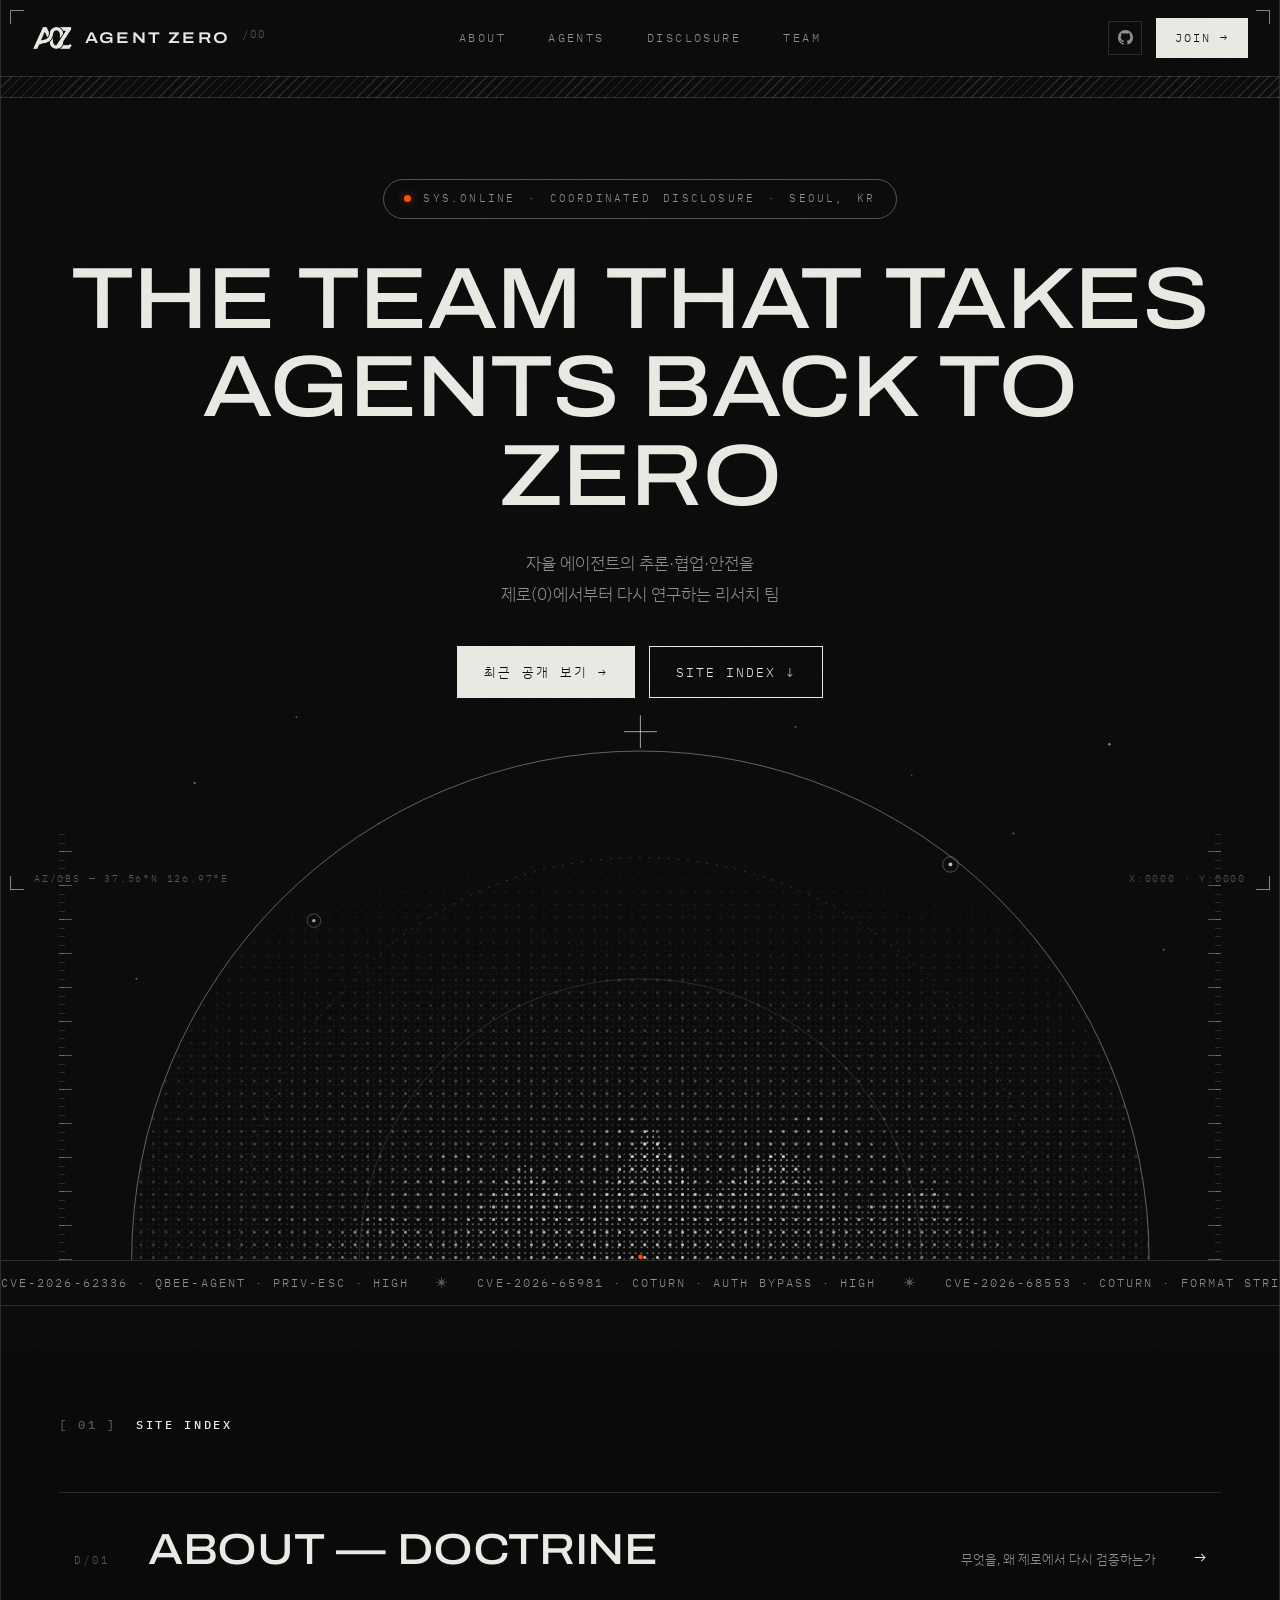
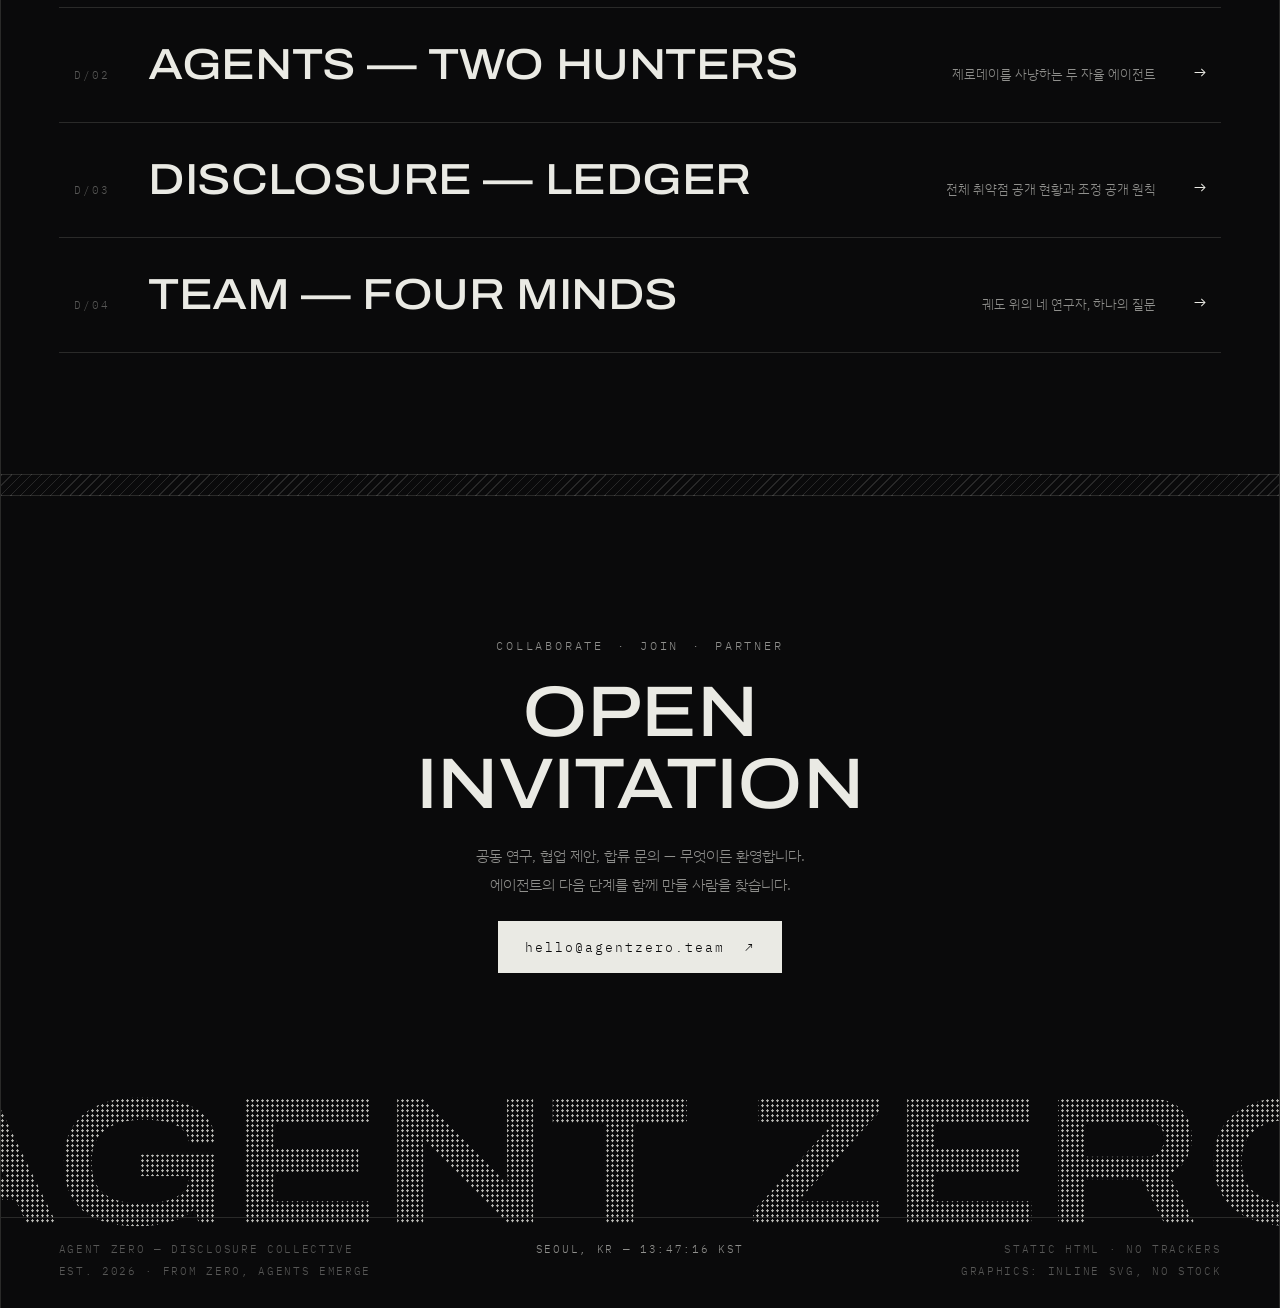
==== commit b9bcc01f: "Merge remote-tracking branch 'origin/main' into claude/agent-zero-agents-tab-74b841" ====
--- a/index.html
+++ b/index.html
@@ -9,7 +9,14 @@
   <meta property="og:description" content="자율 에이전트의 추론·협업·안전을 제로에서부터 다시 연구하는 리서치 팀" />
   <meta property="og:type" content="website" />
   <meta property="og:url" content="https://ag3nt-z3r0.github.io/" />
-  <link rel="icon" href="data:image/svg+xml,%3Csvg xmlns='http://www.w3.org/2000/svg' viewBox='0 0 32 32'%3E%3Crect width='32' height='32' fill='%230A0A0B'/%3E%3Cg fill='%23EAEAE4'%3E%3Ccircle cx='25' cy='16' r='1.3'/%3E%3Ccircle cx='23.8' cy='20.5' r='1.3'/%3E%3Ccircle cx='20.5' cy='23.8' r='1.3'/%3E%3Ccircle cx='16' cy='25' r='1.3'/%3E%3Ccircle cx='11.5' cy='23.8' r='1.3'/%3E%3Ccircle cx='8.2' cy='20.5' r='1.3'/%3E%3Ccircle cx='7' cy='16' r='1.3'/%3E%3Ccircle cx='8.2' cy='11.5' r='1.3'/%3E%3Ccircle cx='11.5' cy='8.2' r='1.3'/%3E%3Ccircle cx='16' cy='7' r='1.3'/%3E%3Ccircle cx='20.5' cy='8.2' r='1.3'/%3E%3Ccircle cx='23.8' cy='11.5' r='1.3'/%3E%3C/g%3E%3Ccircle cx='16' cy='16' r='1.6' fill='%23FF4D00'/%3E%3C/svg%3E" />
+  <meta property="og:image" content="https://ag3nt-z3r0.github.io/images/og-cover.png" />
+  <meta property="og:image:width" content="1200" />
+  <meta property="og:image:height" content="630" />
+  <meta property="og:image:alt" content="Agent Zero — Zero-Day Research Team" />
+  <meta property="og:site_name" content="Agent Zero" />
+  <meta name="twitter:card" content="summary_large_image" />
+  <meta name="twitter:image" content="https://ag3nt-z3r0.github.io/images/og-cover.png" />
+  <link rel="icon" type="image/png" href="images/az-favicon.png" />
 
   <link rel="preconnect" href="https://fonts.googleapis.com" />
   <link rel="preconnect" href="https://fonts.gstatic.com" crossorigin />
@@ -34,14 +41,7 @@
     <!-- ============ NAV ============ -->
     <header class="nav" id="top">
       <a class="nav__brand" href="#top" aria-label="Agent Zero 홈">
-        <svg class="nav__glyph" viewBox="0 0 32 32" width="26" height="26" aria-hidden="true">
-          <g fill="currentColor">
-            <circle cx="25" cy="16" r="1.4"/><circle cx="23.8" cy="20.5" r="1.4"/><circle cx="20.5" cy="23.8" r="1.4"/>
-            <circle cx="16" cy="25" r="1.4"/><circle cx="11.5" cy="23.8" r="1.4"/><circle cx="8.2" cy="20.5" r="1.4"/>
-            <circle cx="7" cy="16" r="1.4"/><circle cx="8.2" cy="11.5" r="1.4"/><circle cx="11.5" cy="8.2" r="1.4"/>
-            <circle cx="16" cy="7" r="1.4"/><circle cx="20.5" cy="8.2" r="1.4"/><circle cx="23.8" cy="11.5" r="1.4"/>
-          </g>
-        </svg>
+        <img class="nav__glyph" src="images/az-logo.png" alt="" aria-hidden="true" width="47" height="26" />
         <span class="nav__wordmark">AGENT ZERO</span>
         <span class="nav__ver">/00</span>
       </a>
--- a/css/style.css
+++ b/css/style.css
@@ -112,7 +112,7 @@
   display: inline-flex; align-items: center; gap: 12px;
   color: var(--fg); text-decoration: none;
 }
-.nav__glyph { flex: 0 0 auto; }
+.nav__glyph { flex: 0 0 auto; height: 24px; width: auto; display: block; }
 .nav__wordmark {
   font-family: var(--sans);
   font-weight: 600; font-stretch: 118%;
@@ -1045,6 +1045,16 @@
 .spec {
   border: 1px solid var(--line);
   background: var(--bg-raise);
+}
+.page-hero--about { position: relative; overflow: hidden; }
+.page-hero--about .page-hero__main { position: relative; z-index: 1; }
+.hero-seal {
+  position: absolute; z-index: 0; pointer-events: none;
+  top: 50%; right: clamp(-40px, 1vw, 40px);
+  transform: translateY(-50%);
+  width: min(540px, 44vw); aspect-ratio: 1;
+  background: url("../images/asc-seal.png") center / contain no-repeat;
+  opacity: 0.09;
 }
 .spec__head {
   font-family: var(--mono);
